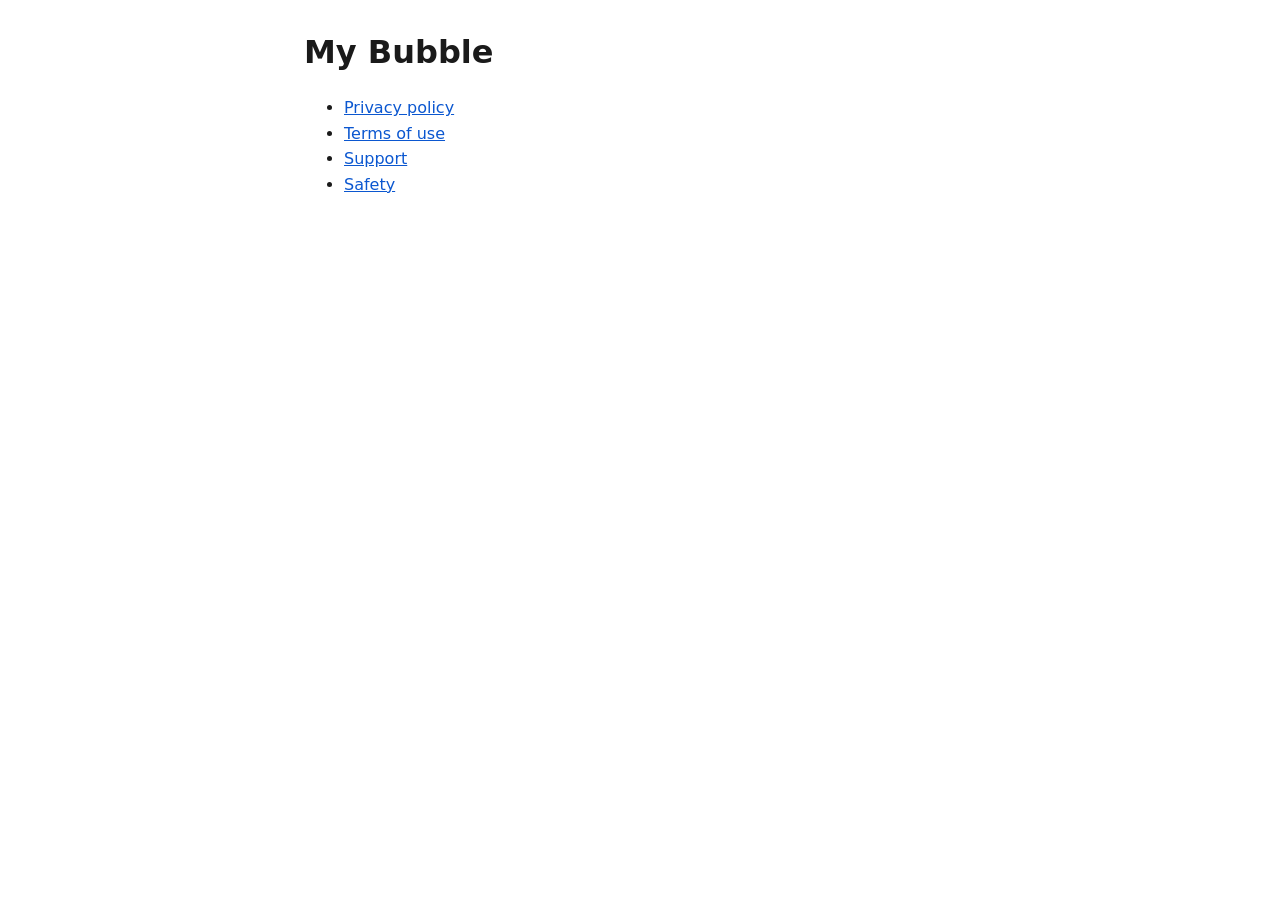
==== index.html @ 67202253 "Publish legal and support pages." ====
<!DOCTYPE html>
<html lang="en">
<head>
<meta charset="utf-8">
<meta name="viewport" content="width=device-width, initial-scale=1">
<title>Legal and support · My Bubble</title>
<link rel="stylesheet" href="style.css">
</head>
<body>
<main>
<h1>My Bubble</h1>
<ul>
  <li><a href="privacy/">Privacy policy</a></li>
  <li><a href="terms/">Terms of use</a></li>
  <li><a href="support/">Support</a></li>
  <li><a href="safety/">Safety</a></li>
</ul>
</main>
</body>
</html>
---- style.css ----
html {
  font-family: system-ui, -apple-system, BlinkMacSystemFont, "Segoe UI", sans-serif;
  line-height: 1.6;
  color: #1a1a1a;
  background: #fff;
}

body {
  max-width: 42rem;
  margin: 2rem auto;
  padding: 0 1.25rem;
}

h1, h2 {
  line-height: 1.3;
}

a {
  color: #0b57d0;
}
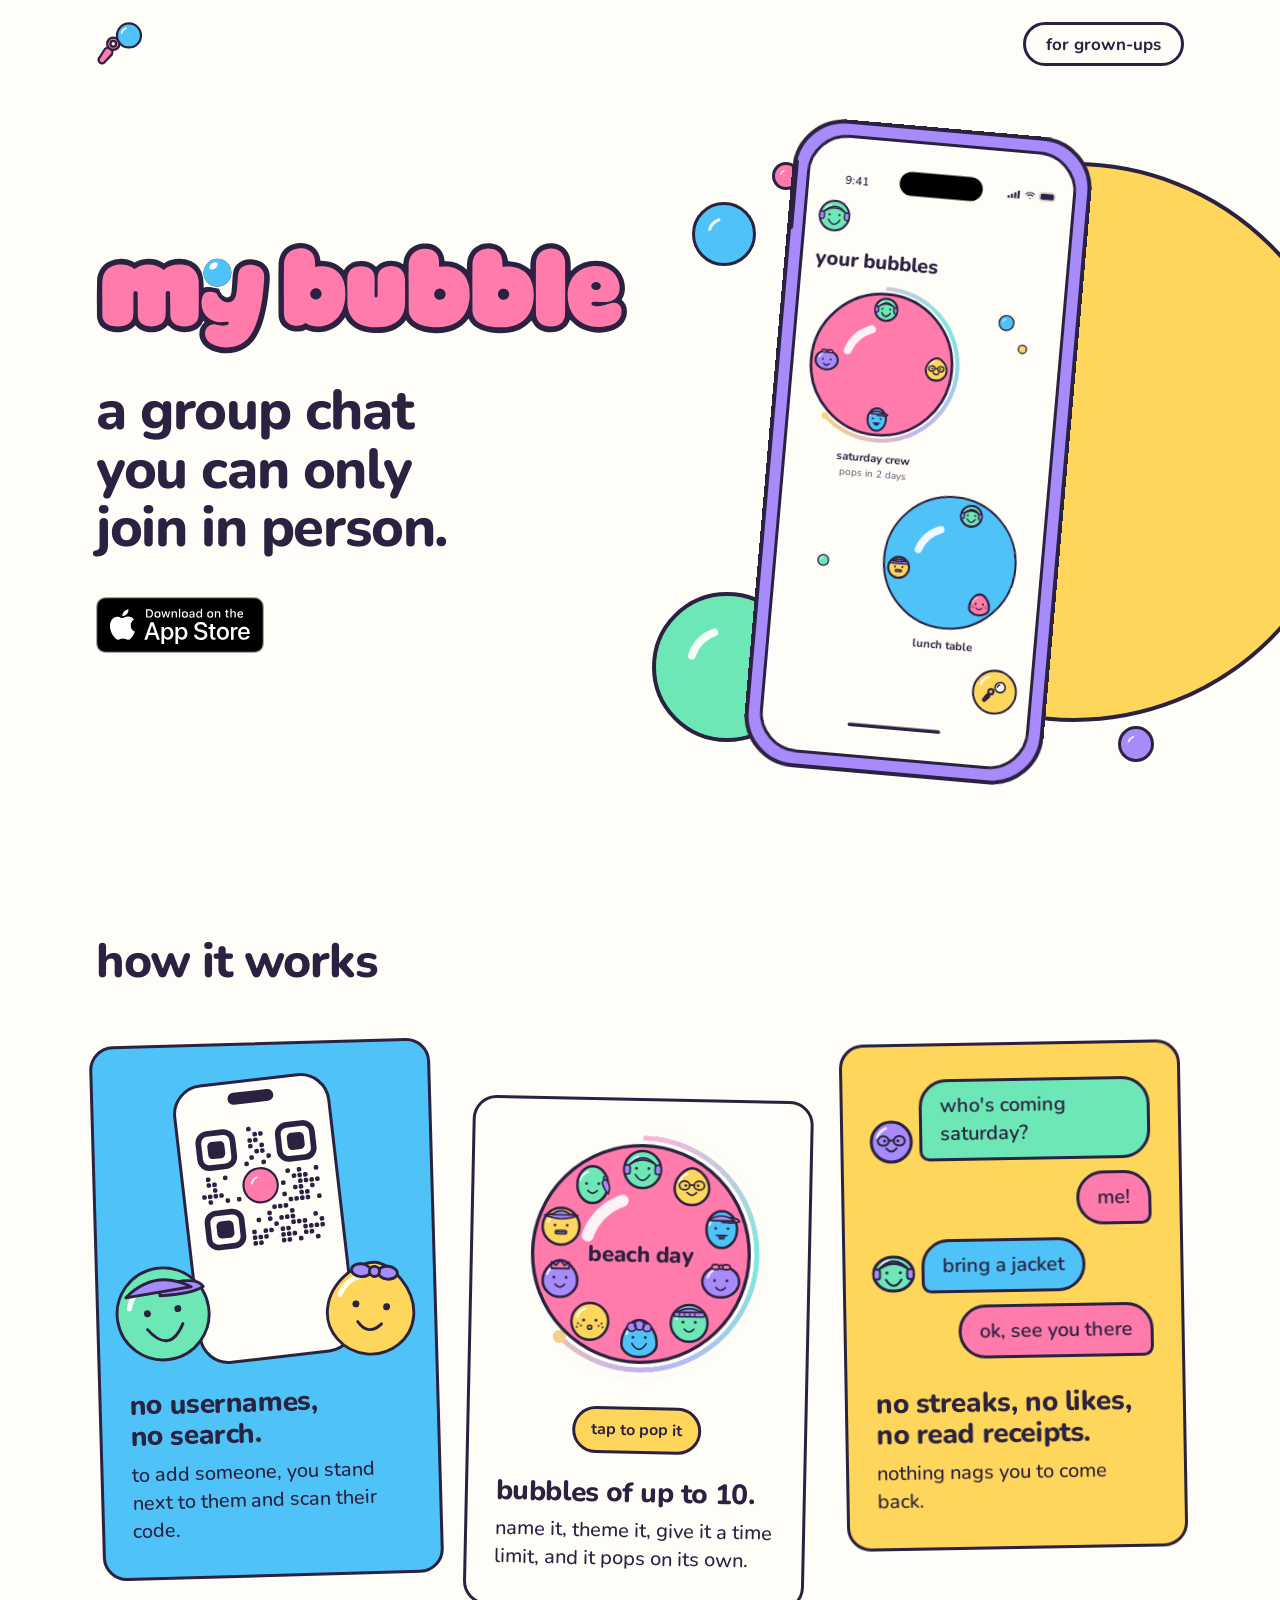
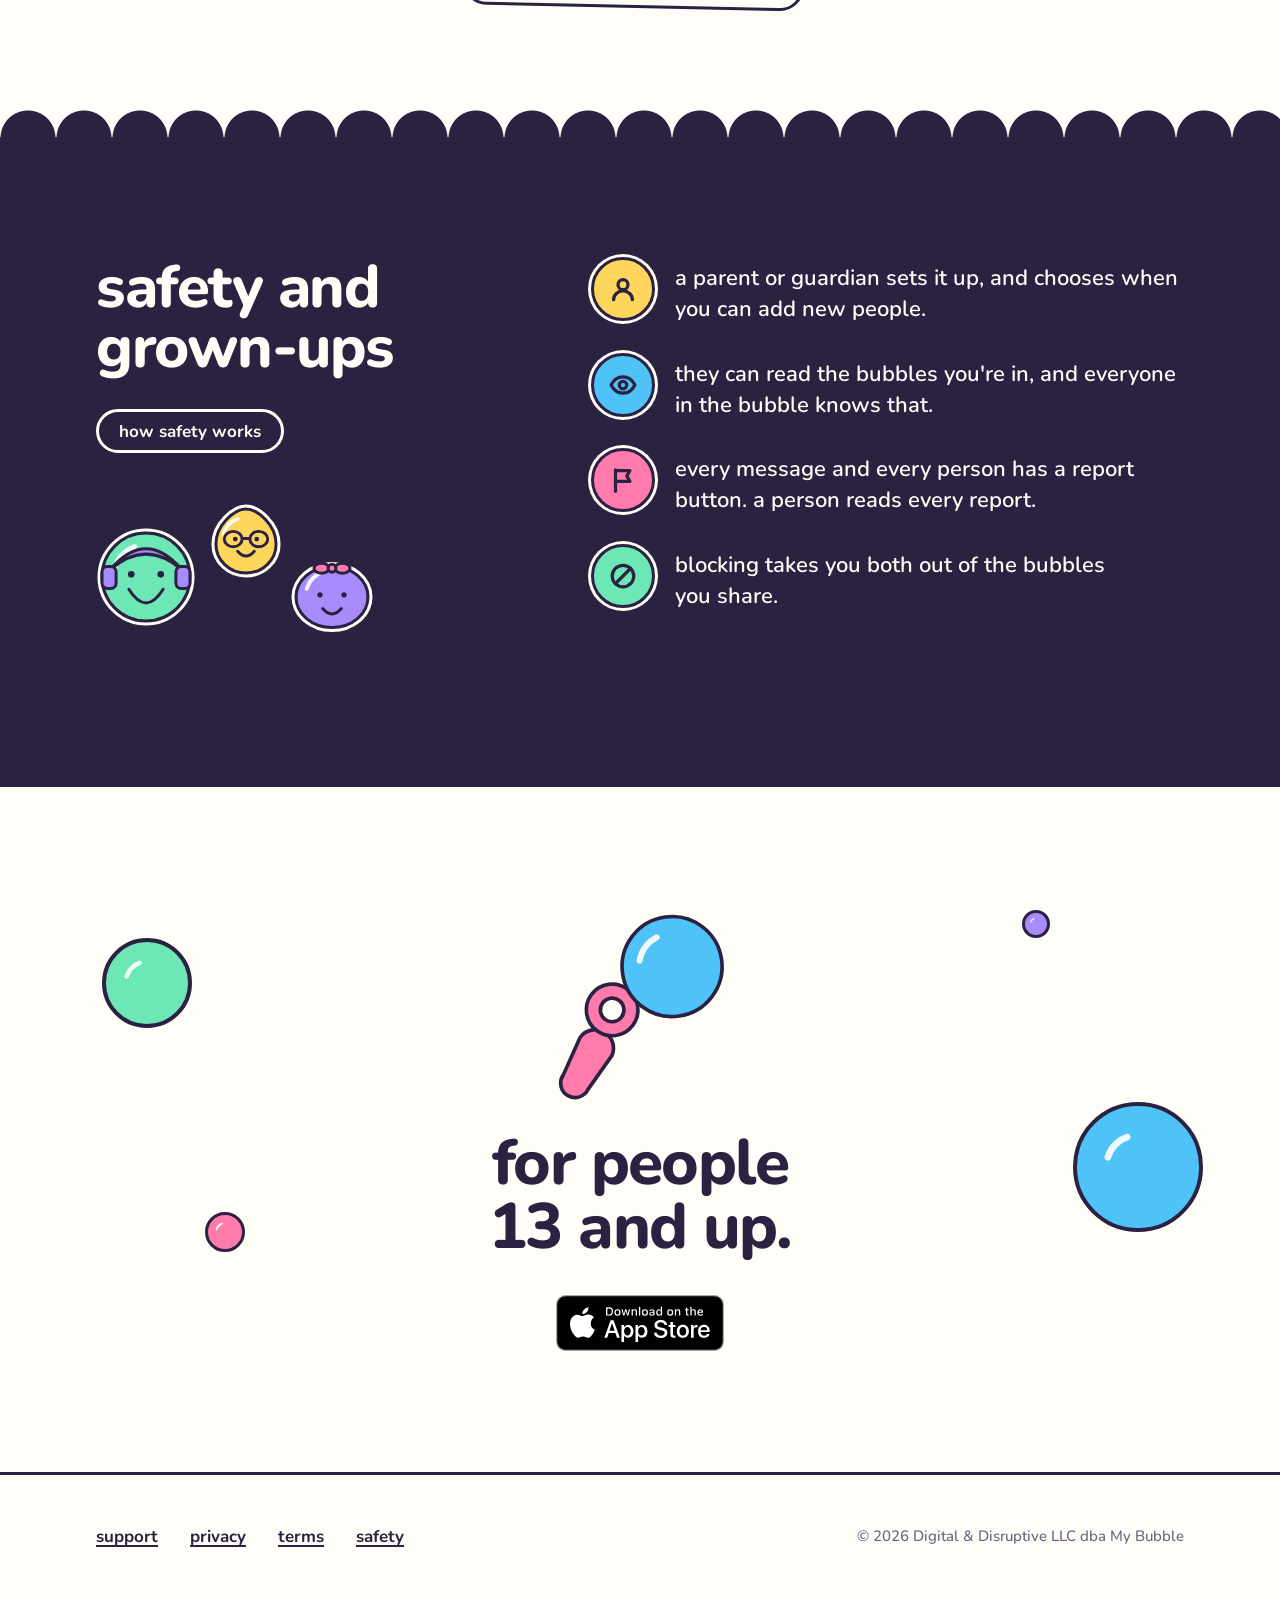
==== commit 419b0852: "Add the landing page and give the help pages its header and footer." ====
--- a/index.html
+++ b/index.html
@@ -3,18 +3,185 @@
 <head>
 <meta charset="utf-8">
 <meta name="viewport" content="width=device-width, initial-scale=1">
-<title>Legal and support · My Bubble</title>
+<title>My Bubble — a group chat you join in person</title>
+<meta name="description" content="My Bubble is a group chat for people 13 and up that you can only join in person. No usernames, no search, no streaks. A parent or guardian sets it up.">
+<meta name="apple-itunes-app" content="app-id=6811229586">
+<meta name="theme-color" content="#FFFDF7">
+<link rel="canonical" href="https://russperry.github.io/my-bubble-site/">
+<meta property="og:type" content="website">
+<meta property="og:site_name" content="My Bubble">
+<meta property="og:title" content="My Bubble — a group chat you join in person">
+<meta property="og:description" content="My Bubble is a group chat for people 13 and up that you can only join in person. No usernames, no search, no streaks. A parent or guardian sets it up.">
+<meta property="og:url" content="https://russperry.github.io/my-bubble-site/">
+<meta property="og:image" content="https://russperry.github.io/my-bubble-site/assets/og.png">
+<meta property="og:image:type" content="image/png">
+<meta property="og:image:width" content="1200">
+<meta property="og:image:height" content="630">
+<meta property="og:image:alt" content="The my bubble wordmark next to a pink bubble with friends' faces in a circle, and the line: a group chat you can only join in person.">
+<meta name="twitter:card" content="summary_large_image">
+<link rel="icon" type="image/png" sizes="32x32" href="assets/icon-32.png">
+<link rel="icon" type="image/png" sizes="192x192" href="assets/icon-192.png">
+<link rel="apple-touch-icon" href="assets/apple-touch-icon.png">
 <link rel="stylesheet" href="style.css">
 </head>
-<body>
+<body class="home">
+
+<header class="site-head">
+  <a class="brand" href="./">
+    <svg class="brand-wand" viewBox="0 0 100 100" aria-hidden="true" overflow="visible"><path d="M18.64 87.04 L32.7 72.11 A9.2 9.2 0 0 0 18.21 60.91 L7.3 78.27 A7.2 7.2 0 1 0 18.64 87.04 Z" fill="#FF7BAC" stroke="#2B2140" stroke-width="4.69" stroke-linejoin="round"/><path d="M23.1 49.5 A12.9 12.9 0 1 0 48.9 49.5 A12.9 12.9 0 1 0 23.1 49.5 ZM30.1 49.5 A5.9 5.9 0 1 0 41.9 49.5 A5.9 5.9 0 1 0 30.1 49.5 Z" fill="#FF7BAC" fill-rule="evenodd" stroke="#2B2140" stroke-width="4.69"/><circle cx="68.7" cy="32.2" r="25" fill="#4FC3F7" stroke="#2B2140" stroke-width="4.69"/><path d="M53.01 27.1 A16.5 16.5 0 0 1 63.06 16.7" fill="none" stroke="#fff" stroke-opacity=".9" stroke-width="3" stroke-linecap="round"/></svg>
+    <span class="sr-only">My Bubble</span>
+  </a>
+  <a class="pill" href="#grown-ups">for grown-ups</a>
+</header>
+
 <main>
-<h1>My Bubble</h1>
-<ul>
-  <li><a href="privacy/">Privacy policy</a></li>
-  <li><a href="terms/">Terms of use</a></li>
-  <li><a href="support/">Support</a></li>
-  <li><a href="safety/">Safety</a></li>
-</ul>
+
+  <section class="hero" aria-labelledby="top-title">
+    <div class="hero-inner">
+      <div class="hero-copy">
+        <h1 id="top-title">
+          <span class="sr-only">My Bubble</span>
+          <svg class="hero-wordmark" viewBox="35 34 3455 729" aria-hidden="true" focusable="false"><g transform="translate(0 794) scale(.1 -.1)"><path class="wm-line" fill="#2B2140" d="M13420 7524 c-665 -77 -1122 -536 -1206 -1212 -22 -178 -21 -3469 1 -3607 66 -412 334 -715 749 -850 163 -52 220 -60 451 -60 236 1 306 12 477 81 l89 35 72 -29 c836 -346 1873 -33 2401 725 79 114 73 113 132 8 115 -208 322 -419 557 -568 687 -438 1906 -488 2658 -111 234 116 512 348 633 527 49 71 52 71 105 -4 305 -432 867 -692 1654 -764 959 -87 1810 233 2290 863 58 75 67 76 98 10 255 -551 1033 -888 2047 -888 830 0 1433 226 1893 708 63 67 119 118 125 114 5 -4 28 -46 51 -94 205 -430 633 -669 1203 -670 572 -2 1016 267 1195 725 17 45 36 82 41 84 6 2 46 -35 90 -83 455 -502 1143 -776 1884 -750 1038 35 1721 573 1721 1356 1 296 -95 542 -276 708 -77 71 -76 63 -21 160 292 507 196 1280 -221 1784 -258 312 -644 539 -1053 622 -419 85 -877 52 -1255 -89 -277 -104 -546 -276 -739 -473 -88 -91 -86 -97 -86 242 0 499 -59 732 -250 999 -429 597 -1407 667 -1961 140 -293 -279 -408 -606 -409 -1165 0 -105 -4 -179 -10 -183 -5 -3 -52 30 -104 73 -325 275 -703 423 -1161 453 -93 6 -165 16 -172 22 -6 7 -19 63 -28 126 -83 567 -463 941 -1034 1015 -570 74 -1083 -143 -1376 -583 -171 -256 -234 -518 -235 -963 0 -81 -4 -149 -9 -152 -4 -3 -27 12 -49 33 -346 329 -792 510 -1258 511 -143 0 -139 -2 -148 100 -49 533 -401 918 -946 1036 -131 29 -467 27 -610 -3 -618 -130 -1051 -607 -1106 -1219 -10 -111 -15 -114 -105 -60 -479 288 -1228 218 -1589 -148 -79 -81 -77 -81 -161 -2 -226 213 -506 311 -889 310 -337 0 -581 -72 -799 -234 -97 -72 -236 -219 -281 -298 -41 -72 -56 -76 -100 -24 -281 327 -731 525 -1260 555 l-205 12 -8 80 c-68 715 -695 1163 -1497 1069z M1855 6504 c-773 -54 -1272 -475 -1422 -1200 -20 -98 -32 -2465 -13 -2610 68 -522 434 -842 1068 -933 545 -79 1075 65 1355 368 67 73 70 73 129 3 440 -517 1490 -524 1971 -12 42 44 78 80 81 80 2 0 47 -42 98 -94 298 -301 795 -430 1293 -335 424 80 720 292 860 615 41 93 46 96 91 53 45 -43 46 -38 -48 -139 -282 -299 -338 -764 -137 -1138 445 -832 1940 -1055 2889 -431 696 457 1104 1292 1376 2814 27 153 56 340 84 540 16 117 57 501 80 745 48 524 30 759 -73 1000 -303 703 -1504 881 -2039 302 -193 -209 -253 -411 -288 -962 -56 -900 -70 -993 -165 -1098 -58 -64 -86 -75 -182 -71 -203 10 -401 203 -492 481 -27 82 -29 84 -121 92 -75 6 -210 33 -410 81 -147 35 -288 35 -400 0 -44 -15 -85 -23 -90 -20 -6 4 -10 56 -10 120 0 841 -243 1317 -811 1589 -501 241 -1215 211 -1687 -70 l-93 -55 -101 60 c-469 281 -1149 302 -1664 50 -145 -71 -118 -69 -223 -9 -240 138 -580 207 -906 184z M8125 6501 c-458 -60 -787 -440 -789 -911 -1 -211 24 -303 130 -472 398 -634 1383 -515 1629 197 107 310 24 685 -203 918 -210 215 -471 306 -767 268z"/><path class="wm-fill" fill="#FF7BAC" d="M13500 7184 c-521 -49 -842 -348 -931 -869 -14 -80 -21 -3160 -8 -3415 19 -369 180 -588 508 -688 314 -96 590 -67 839 91 l63 39 57 -35 c151 -92 289 -140 506 -177 89 -15 381 -12 494 5 720 108 1233 599 1432 1369 128 497 111 1152 -41 1582 -188 534 -589 845 -1192 924 -161 21 -424 11 -570 -21 -76 -18 -77 -16 -77 195 -1 484 -145 758 -482 916 -146 68 -392 103 -598 84z m1279 -2616 c192 -72 280 -302 189 -494 -119 -254 -511 -272 -654 -29 -178 305 127 649 465 523z M21640 7163 c-457 -31 -796 -283 -928 -688 -59 -181 -57 -123 -57 -1795 0 -1705 -3 -1621 70 -1817 153 -405 615 -684 1280 -772 207 -27 263 -31 469 -31 1047 1 1738 448 2022 1308 144 438 165 998 55 1453 -150 620 -554 1034 -1121 1147 -30 6 -80 17 -110 24 -78 17 -461 17 -572 -1 -123 -20 -115 -36 -121 242 -6 252 -15 314 -68 445 -134 338 -473 516 -919 485z m1112 -2594 c440 -94 382 -715 -67 -713 -445 1 -509 613 -75 710 72 16 80 16 142 3z M25710 7164 c-503 -56 -823 -359 -902 -854 -19 -124 -19 -3188 0 -3300 82 -468 420 -749 1057 -879 33 -7 78 -16 100 -21 43 -9 132 -22 285 -41 133 -16 632 -16 745 0 580 83 942 246 1252 563 687 703 716 2267 53 2927 -335 333 -927 509 -1434 426 -120 -19 -116 -24 -116 144 -1 502 -111 761 -391 919 -167 94 -430 141 -649 116z m1268 -2628 c279 -141 279 -507 0 -653 -82 -43 -236 -41 -325 5 -299 154 -252 587 72 673 63 17 196 4 253 -25z M29755 7161 c-460 -54 -767 -363 -825 -830 -17 -142 -13 -3394 4 -3502 78 -470 408 -714 966 -713 528 0 824 222 906 679 21 120 21 3501 -1 3620 -96 531 -490 810 -1050 746z M1730 6128 c-416 -71 -680 -250 -842 -569 -42 -83 -49 -102 -79 -219 -47 -181 -49 -235 -49 -1395 0 -1173 1 -1190 52 -1342 109 -320 432 -482 963 -483 457 0 768 140 908 408 92 176 97 233 97 1079 0 689 1 709 20 741 60 97 188 94 240 -7 20 -39 20 -55 20 -768 0 -855 5 -915 97 -1086 271 -506 1365 -488 1624 26 91 180 99 266 99 1109 0 674 1 694 20 726 42 69 117 89 190 52 79 -40 74 10 81 -860 5 -770 5 -776 28 -860 101 -370 406 -559 906 -560 506 -1 816 213 903 625 23 107 26 2271 4 2390 -62 326 -137 487 -311 669 -218 225 -478 323 -886 333 -425 11 -742 -85 -1000 -301 -72 -61 -68 -60 -126 -11 -464 396 -1309 426 -1760 63 -65 -53 -87 -58 -115 -27 -77 85 -276 192 -439 234 -164 43 -489 60 -645 33z M10165 6105 c-306 -56 -491 -221 -563 -500 -23 -90 -36 -203 -52 -445 -63 -979 -96 -1145 -266 -1329 -283 -305 -823 -128 -1058 346 -54 109 -60 113 -191 142 -55 12 -118 26 -140 31 -400 92 -618 -79 -680 -534 -114 -834 538 -1497 1395 -1416 289 27 295 27 335 -13 76 -76 11 -156 -165 -201 -143 -37 -299 -31 -490 21 -173 46 -204 52 -280 52 -461 0 -729 -518 -489 -948 275 -492 1202 -707 1969 -455 734 242 1179 897 1489 2194 35 145 51 221 91 425 5 28 14 73 19 100 21 107 60 369 81 540 26 207 30 245 40 343 90 898 88 1035 -21 1261 -140 294 -594 464 -1024 386z M19385 6029 c-355 -35 -602 -204 -693 -473 -48 -142 -52 -205 -52 -874 0 -624 0 -624 -29 -653 -50 -49 -122 -35 -156 31 -13 26 -14 102 -9 597 7 583 2 712 -31 838 -87 333 -396 525 -841 525 -474 0 -782 -208 -876 -590 -23 -95 -23 -95 -23 -1000 0 -908 2 -958 36 -1125 126 -616 487 -989 1116 -1155 134 -35 200 -47 446 -80 43 -5 180 -10 305 -10 1035 0 1673 432 1810 1225 36 207 37 233 37 1065 0 869 -1 892 -47 1075 -107 426 -483 655 -993 604z M32545 6029 c-971 -138 -1566 -860 -1565 -1899 1 -1419 1108 -2278 2566 -1991 573 113 937 483 936 954 0 194 -38 300 -150 418 -163 174 -334 187 -730 58 -291 -96 -392 -119 -604 -139 -295 -28 -499 46 -474 173 20 98 75 121 270 113 653 -27 820 -15 1057 75 499 191 659 871 348 1479 -195 383 -543 635 -1014 735 -156 34 -486 46 -640 24z m428 -1057 c278 -126 171 -492 -143 -492 -229 0 -374 178 -293 361 63 141 274 204 436 131z"/><path class="wm-dot" fill="#4FC3F7" d="M8125 6501 c-362 -47 -667 -316 -766 -676 -41 -147 -32 -393 19 -535 89 -248 348 -490 592 -552 786 -198 1416 540 1080 1265 -162 350 -532 549 -925 498z"/><path class="wm-glint" fill="#FFFFFF" d="M7969 6256 c-151 -61 -247 -172 -256 -291 -19 -246 400 -175 523 89 78 167 -73 282 -267 202z"/></g></svg>
+        </h1>
+        <p class="tagline">a group chat you can only join in person.</p>
+        <a class="store" href="https://apps.apple.com/app/id6811229586">
+          <img src="assets/app-store-badge.svg" alt="Download on the App Store" width="168" height="56">
+        </a>
+      </div>
+
+      <div class="hero-art" role="img" aria-label="A phone showing the your bubbles screen: a pink bubble called saturday crew and a blue one called lunch table, each with friends' faces in a circle inside it.">
+        <span class="bub big"></span>
+        <span class="bub mid"></span>
+        <span class="bub b1"></span>
+        <span class="bub b2"></span>
+        <span class="bub b3"></span>
+        <div class="phone">
+          <div class="phone-screen"><svg aria-hidden="true" focusable="false" viewBox="0 0 393 852" xmlns="http://www.w3.org/2000/svg"><rect width="393" height="852" fill="#FFFDF7"/><text x="54" y="37" font-size="17" font-weight="600" fill="#2B2140" class="t">9:41</text><g fill="#2B2140" transform="translate(296 25)"><rect x="0" y="8" width="3.2" height="4" rx="1"/><rect x="4.9" y="5.5" width="3.2" height="6.5" rx="1"/><rect x="9.8" y="3" width="3.2" height="9" rx="1"/><rect x="14.7" y="0" width="3.2" height="12" rx="1"/></g><g transform="translate(321 25)" fill="#2B2140"><path d="M8.5 2.3c2.4 0 4.6.9 6.3 2.5l1.2-1.3C14 1.6 11.4.5 8.5.5S3 1.6 1 3.5l1.2 1.3C3.9 3.2 6.1 2.3 8.5 2.3z"/><path d="M8.5 5.8c1.4 0 2.7.5 3.7 1.4l1.2-1.3C12.1 4.7 10.4 4 8.5 4S4.9 4.7 3.6 5.9l1.2 1.3c1-.9 2.3-1.4 3.7-1.4z"/><path d="M8.5 9.2c.5 0 1 .2 1.3.5l-1.3 1.6-1.3-1.6c.3-.3.8-.5 1.3-.5z"/></g><g transform="translate(343 24.5)"><rect x=".5" y=".5" width="23" height="12" rx="3.8" fill="none" stroke="#2B2140" stroke-opacity=".4"/><rect x="2" y="2" width="20" height="9" rx="2.5" fill="#2B2140"/></g><rect x="134.5" y="11" width="124" height="36" rx="18" fill="#000"/><svg x="20" y="64" width="44" height="44" viewBox="0 0 100 100" overflow="visible"><path d="M0 50 C0 22.39 22.39 0 50 0 C77.62 0 100 22.39 100 50 C100 77.62 77.62 100 50 100 C22.39 100 0 77.62 0 50 Z" fill="#6EE7B7"/><path d="M14.81 38.57 A37 37 0 0 1 37.35 15.23" fill="none" stroke="#fff" stroke-opacity=".9" stroke-width="5.5" stroke-linecap="round"/><path d="M0 50 C0 22.39 22.39 0 50 0 C77.62 0 100 22.39 100 50 C100 77.62 77.62 100 50 100 C22.39 100 0 77.62 0 50 Z" fill="none" stroke="#2B2140" stroke-width="6.82"/><circle cx="33.25" cy="47" r="3.75" fill="#2B2140"/><circle cx="66.75" cy="47" r="3.75" fill="#2B2140"/><path d="M30.5 64 Q50 95 69.5 64" fill="none" stroke="#2B2140" stroke-width="4.55" stroke-linecap="round" stroke-linejoin="round"/><path d="M9 42 Q50 -6 91 42 Q50 6 9 42 Z" fill="#A78BFA" fill-rule="nonzero" stroke="#2B2140" stroke-width="4.55" stroke-linecap="round" stroke-linejoin="round"/><path d="M6 38 H10 A6 6 0 0 1 16 44 V57 A6 6 0 0 1 10 63 H6 A6 6 0 0 1 0 57 V44 A6 6 0 0 1 6 38 ZM90 38 H94 A6 6 0 0 1 100 44 V57 A6 6 0 0 1 94 63 H90 A6 6 0 0 1 84 57 V44 A6 6 0 0 1 90 38 Z" fill="#A78BFA" fill-rule="nonzero" stroke="#2B2140" stroke-width="4.55" stroke-linecap="round" stroke-linejoin="round"/></svg><text x="20" y="160" font-size="30" font-weight="800" fill="#2B2140" letter-spacing="-.3" class="t">your bubbles</text><svg x="5" y="175" overflow="visible" width="252" height="252" viewBox="0 0 252 252"><defs><clipPath id="mbc1"><circle cx="126" cy="126" r="105"/></clipPath></defs><circle cx="126" cy="126" r="105" fill="#FF7BAC"/><g clip-path="url(#mbc1)"></g><path d="M74.07 109.13 A54.6 54.6 0 0 1 107.33 74.69" fill="none" stroke="#fff" stroke-opacity=".9" stroke-width="11.55" stroke-linecap="round"/><circle cx="126" cy="126" r="105" fill="none" stroke="#2B2140" stroke-width="4"/><path d="M126 13 A113 113 0 0 1 135.03 13.36" fill="none" stroke="#cbc8dc" stroke-width="6"/><path d="M133.85 13.27 A113 113 0 0 1 142.84 14.26" fill="none" stroke="#c6cbdc" stroke-width="6"/><path d="M141.67 14.09 A113 113 0 0 1 150.57 15.7" fill="none" stroke="#c0cddc" stroke-width="6"/><path d="M149.41 15.45 A113 113 0 0 1 158.17 17.68" fill="none" stroke="#bacfdd" stroke-width="6"/><path d="M157.04 17.35 A113 113 0 0 1 165.63 20.18" fill="none" stroke="#b4d2dd" stroke-width="6"/><path d="M164.52 19.77 A113 113 0 0 1 172.89 23.19" fill="none" stroke="#afd4dd" stroke-width="6"/><path d="M171.81 22.7 A113 113 0 0 1 179.92 26.69" fill="none" stroke="#a9d6de" stroke-width="6"/><path d="M178.88 26.13 A113 113 0 0 1 186.69 30.68" fill="none" stroke="#a3d9de" stroke-width="6"/><path d="M185.69 30.05 A113 113 0 0 1 193.17 35.13" fill="none" stroke="#9edbde" stroke-width="6"/><path d="M192.21 34.43 A113 113 0 0 1 199.32 40.02" fill="none" stroke="#98dddf" stroke-width="6"/><path d="M198.42 39.26 A113 113 0 0 1 205.12 45.32" fill="none" stroke="#92e0df" stroke-width="6"/><path d="M204.27 44.5 A113 113 0 0 1 210.54 51.02" fill="none" stroke="#8ce2df" stroke-width="6"/><path d="M209.75 50.14 A113 113 0 0 1 215.55 57.08" fill="none" stroke="#87e4e0" stroke-width="6"/><path d="M214.82 56.14 A113 113 0 0 1 220.12 63.47" fill="none" stroke="#81e7e0" stroke-width="6"/><path d="M219.46 62.48 A113 113 0 0 1 224.24 70.16" fill="none" stroke="#80e7e0" stroke-width="6"/><path d="M223.65 69.13 A113 113 0 0 1 227.88 77.12" fill="none" stroke="#83e4e1" stroke-width="6"/><path d="M227.37 76.06 A113 113 0 0 1 231.03 84.32" fill="none" stroke="#86e2e2" stroke-width="6"/><path d="M230.59 83.23 A113 113 0 0 1 233.68 91.72" fill="none" stroke="#89dfe3" stroke-width="6"/><path d="M233.31 90.6 A113 113 0 0 1 235.8 99.29" fill="none" stroke="#8cdde4" stroke-width="6"/><path d="M235.51 98.14 A113 113 0 0 1 237.39 106.99" fill="none" stroke="#8fdbe5" stroke-width="6"/><path d="M237.18 105.82 A113 113 0 0 1 238.44 114.78" fill="none" stroke="#92d8e6" stroke-width="6"/><path d="M238.32 113.6 A113 113 0 0 1 238.95 122.62" fill="none" stroke="#95d6e7" stroke-width="6"/><path d="M238.91 121.44 A113 113 0 0 1 238.91 130.48" fill="none" stroke="#98d3e8" stroke-width="6"/><path d="M238.95 129.3 A113 113 0 0 1 238.33 138.32" fill="none" stroke="#9bd1e9" stroke-width="6"/><path d="M238.45 137.14 A113 113 0 0 1 237.2 146.09" fill="none" stroke="#9eceea" stroke-width="6"/><path d="M237.4 144.93 A113 113 0 0 1 235.53 153.77" fill="none" stroke="#a1cceb" stroke-width="6"/><path d="M235.82 152.63 A113 113 0 0 1 233.34 161.32" fill="none" stroke="#a4c9ec" stroke-width="6"/><path d="M233.7 160.19 A113 113 0 0 1 230.62 168.7" fill="none" stroke="#a7c7ed" stroke-width="6"/><path d="M231.06 167.6 A113 113 0 0 1 227.4 175.86" fill="none" stroke="#aac5ee" stroke-width="6"/><path d="M227.92 174.8 A113 113 0 0 1 223.69 182.79" fill="none" stroke="#aec2ee" stroke-width="6"/><path d="M224.28 181.77 A113 113 0 0 1 219.51 189.45" fill="none" stroke="#b1c0ef" stroke-width="6"/><path d="M220.17 188.46 A113 113 0 0 1 214.87 195.79" fill="none" stroke="#b4bdf0" stroke-width="6"/><path d="M215.6 194.86 A113 113 0 0 1 209.81 201.8" fill="none" stroke="#b7bbf1" stroke-width="6"/><path d="M210.59 200.92 A113 113 0 0 1 204.33 207.44" fill="none" stroke="#bab8f2" stroke-width="6"/><path d="M205.18 206.62 A113 113 0 0 1 198.48 212.69" fill="none" stroke="#bdb6f3" stroke-width="6"/><path d="M199.39 211.93 A113 113 0 0 1 192.28 217.52" fill="none" stroke="#c0b3f4" stroke-width="6"/><path d="M193.24 216.82 A113 113 0 0 1 185.76 221.9" fill="none" stroke="#c3b1f5" stroke-width="6"/><path d="M186.76 221.27 A113 113 0 0 1 178.95 225.83" fill="none" stroke="#c6b3ef" stroke-width="6"/><path d="M179.99 225.27 A113 113 0 0 1 171.88 229.26" fill="none" stroke="#c8b4e9" stroke-width="6"/><path d="M172.96 228.78 A113 113 0 0 1 164.6 232.2" fill="none" stroke="#cbb6e4" stroke-width="6"/><path d="M165.71 231.79 A113 113 0 0 1 157.12 234.63" fill="none" stroke="#ceb8de" stroke-width="6"/><path d="M158.26 234.3 A113 113 0 0 1 149.49 236.53" fill="none" stroke="#d0bad8" stroke-width="6"/><path d="M150.65 236.28 A113 113 0 0 1 141.75 237.9" fill="none" stroke="#d3bbd2" stroke-width="6"/><path d="M142.93 237.73 A113 113 0 0 1 133.94 238.72" fill="none" stroke="#d6bdcd" stroke-width="6"/><path d="M135.12 238.63 A113 113 0 0 1 126.08 239" fill="none" stroke="#d8bfc7" stroke-width="6"/><path d="M127.27 238.99 A113 113 0 0 1 118.23 238.73" fill="none" stroke="#dbc1c1" stroke-width="6"/><path d="M119.41 238.81 A113 113 0 0 1 110.41 237.92" fill="none" stroke="#dec2bb" stroke-width="6"/><path d="M111.59 238.08 A113 113 0 0 1 102.67 236.57" fill="none" stroke="#e0c4b5" stroke-width="6"/><path d="M103.83 236.8 A113 113 0 0 1 95.04 234.68" fill="none" stroke="#e3c6b0" stroke-width="6"/><path d="M96.18 234.99 A113 113 0 0 1 87.56 232.26" fill="none" stroke="#e6c8aa" stroke-width="6"/><path d="M88.68 232.66 A113 113 0 0 1 80.27 229.33" fill="none" stroke="#e8c9a4" stroke-width="6"/><path d="M81.36 229.81 A113 113 0 0 1 73.2 225.91" fill="none" stroke="#ebcb9e" stroke-width="6"/><path d="M74.25 226.45 A113 113 0 0 1 66.38 221.99" fill="none" stroke="#eecd99" stroke-width="6"/><path d="M67.39 222.61 A113 113 0 0 1 59.85 217.62" fill="none" stroke="#f0ce93" stroke-width="6"/><path d="M60.82 218.3 A113 113 0 0 1 53.65 212.8" fill="none" stroke="#f3d08d" stroke-width="6"/><path d="M54.56 213.55 A113 113 0 0 1 47.79 207.56" fill="none" stroke="#f6d287" stroke-width="6"/><circle cx="126" cy="13" r="3" fill="#cbc8dc"/><circle cx="48.65" cy="208.37" r="5" fill="#f8d481"/><svg x="109.4" y="27.5" width="33.2" height="33.2" viewBox="0 0 100 100" overflow="visible"><path d="M0 50 C0 22.39 22.39 0 50 0 C77.62 0 100 22.39 100 50 C100 77.62 77.62 100 50 100 C22.39 100 0 77.62 0 50 Z" fill="#6EE7B7"/><path d="M14.81 38.57 A37 37 0 0 1 37.35 15.23" fill="none" stroke="#fff" stroke-opacity=".9" stroke-width="5.5" stroke-linecap="round"/><path d="M0 50 C0 22.39 22.39 0 50 0 C77.62 0 100 22.39 100 50 C100 77.62 77.62 100 50 100 C22.39 100 0 77.62 0 50 Z" fill="none" stroke="#2B2140" stroke-width="9.04"/><circle cx="32.48" cy="47" r="4.52" fill="#2B2140"/><circle cx="67.52" cy="47" r="4.52" fill="#2B2140"/><path d="M30.5 64 Q50 95 69.5 64" fill="none" stroke="#2B2140" stroke-width="6.02" stroke-linecap="round" stroke-linejoin="round"/><path d="M9 42 Q50 -6 91 42 Q50 6 9 42 Z" fill="#A78BFA" fill-rule="nonzero" stroke="#2B2140" stroke-width="6.02" stroke-linecap="round" stroke-linejoin="round"/><path d="M6 38 H10 A6 6 0 0 1 16 44 V57 A6 6 0 0 1 10 63 H6 A6 6 0 0 1 0 57 V44 A6 6 0 0 1 6 38 ZM90 38 H94 A6 6 0 0 1 100 44 V57 A6 6 0 0 1 94 63 H90 A6 6 0 0 1 84 57 V44 A6 6 0 0 1 90 38 Z" fill="#A78BFA" fill-rule="nonzero" stroke="#2B2140" stroke-width="6.02" stroke-linecap="round" stroke-linejoin="round"/></svg><svg x="191.3" y="109.4" width="33.2" height="33.2" viewBox="0 0 100 100" overflow="visible"><path d="M3 55 C3 24.62 32.35 0 50 0 C67.65 0 97 24.62 97 55 C97 79.85 75.96 100 50 100 C24.04 100 3 79.85 3 55 Z" fill="#FFD65C"/><path d="M14.81 38.57 A37 37 0 0 1 37.35 15.23" fill="none" stroke="#fff" stroke-opacity=".9" stroke-width="5.5" stroke-linecap="round"/><path d="M3 55 C3 24.62 32.35 0 50 0 C67.65 0 97 24.62 97 55 C97 79.85 75.96 100 50 100 C24.04 100 3 79.85 3 55 Z" fill="none" stroke="#2B2140" stroke-width="9.04"/><circle cx="32.48" cy="47" r="4.52" fill="#2B2140"/><circle cx="67.52" cy="47" r="4.52" fill="#2B2140"/><path d="M37 66 Q50 81 63 66" fill="none" stroke="#2B2140" stroke-width="6.02" stroke-linecap="round" stroke-linejoin="round"/><path d="M16 47 A14 12 0 1 0 44 47 A14 12 0 1 0 16 47 ZM56 47 A14 12 0 1 0 84 47 A14 12 0 1 0 56 47 Z" fill="none" stroke="#2B2140" stroke-width="6.02" stroke-linecap="round" stroke-linejoin="round"/><path d="M44 46 L56 46" fill="none" stroke="#2B2140" stroke-width="6.02" stroke-linecap="round" stroke-linejoin="round"/></svg><svg x="109.4" y="191.3" width="33.2" height="33.2" viewBox="0 0 100 100" overflow="visible"><path d="M8.5 50 C8.5 22.39 27.08 0 50 0 C72.92 0 91.5 22.39 91.5 50 C91.5 77.62 72.92 100 50 100 C27.08 100 8.5 77.62 8.5 50 Z" fill="#4FC3F7"/><path d="M14.81 38.57 A37 37 0 0 1 37.35 15.23" fill="none" stroke="#fff" stroke-opacity=".9" stroke-width="5.5" stroke-linecap="round"/><path d="M8.5 50 C8.5 22.39 27.08 0 50 0 C72.92 0 91.5 22.39 91.5 50 C91.5 77.62 72.92 100 50 100 C27.08 100 8.5 77.62 8.5 50 Z" fill="none" stroke="#2B2140" stroke-width="9.04"/><circle cx="32.48" cy="47" r="4.52" fill="#2B2140"/><circle cx="67.52" cy="47" r="4.52" fill="#2B2140"/><path d="M35.7 66 Q50 66 64.3 66" fill="none" stroke="#2B2140" stroke-width="6.02" stroke-linecap="round" stroke-linejoin="round"/><path d="M45 66 H47.7 A1.4 1.4 0 0 1 49.1 67.4 V73.1 A1.4 1.4 0 0 1 47.7 74.5 H45 A1.4 1.4 0 0 1 43.6 73.1 V67.4 A1.4 1.4 0 0 1 45 66 Z" fill="#FFFDF7" stroke="#2B2140" stroke-width="6.02" stroke-linecap="round" stroke-linejoin="round"/><path d="M52.3 66 H55 A1.4 1.4 0 0 1 56.4 67.4 V73.1 A1.4 1.4 0 0 1 55 74.5 H52.3 A1.4 1.4 0 0 1 50.9 73.1 V67.4 A1.4 1.4 0 0 1 52.3 66 Z" fill="#FFFDF7" stroke="#2B2140" stroke-width="6.02" stroke-linecap="round" stroke-linejoin="round"/><path d="M50 20 Q92 14 98 28 Q84 34 50 30 Z" fill="#A78BFA" fill-rule="nonzero" stroke="#2B2140" stroke-width="6.02" stroke-linecap="round" stroke-linejoin="round"/><path d="M13 26 Q49 0 85 26 Z" fill="#A78BFA" fill-rule="nonzero" stroke="#2B2140" stroke-width="6.02" stroke-linecap="round" stroke-linejoin="round"/></svg><svg x="27.5" y="109.4" width="33.2" height="33.2" viewBox="0 0 100 100" overflow="visible"><path d="M0 50 C0 26.53 22.39 7.5 50 7.5 C77.62 7.5 100 26.53 100 50 C100 73.47 77.62 92.5 50 92.5 C22.39 92.5 0 73.47 0 50 Z" fill="#A78BFA"/><path d="M14.81 38.57 A37 37 0 0 1 37.35 15.23" fill="none" stroke="#fff" stroke-opacity=".9" stroke-width="5.5" stroke-linecap="round"/><path d="M0 50 C0 26.53 22.39 7.5 50 7.5 C77.62 7.5 100 26.53 100 50 C100 73.47 77.62 92.5 50 92.5 C22.39 92.5 0 73.47 0 50 Z" fill="none" stroke="#2B2140" stroke-width="9.04"/><circle cx="32.48" cy="47" r="4.52" fill="#2B2140"/><circle cx="67.52" cy="47" r="4.52" fill="#2B2140"/><path d="M37 66 Q50 81 63 66" fill="none" stroke="#2B2140" stroke-width="6.02" stroke-linecap="round" stroke-linejoin="round"/><path d="M25 10 A10.5 7 0 1 0 46 10 A10.5 7 0 1 0 25 10 ZM54 10 A10.5 7 0 1 0 75 10 A10.5 7 0 1 0 54 10 Z" fill="#FF7BAC" fill-rule="nonzero" stroke="#2B2140" stroke-width="6.02" stroke-linecap="round" stroke-linejoin="round"/><path d="M44.5 10 A5.5 5.5 0 1 0 55.5 10 A5.5 5.5 0 1 0 44.5 10 Z" fill="#FF7BAC" fill-rule="nonzero" stroke="#2B2140" stroke-width="6.02" stroke-linecap="round" stroke-linejoin="round"/></svg></svg><text x="131" y="446" text-anchor="middle" font-size="17" font-weight="700" fill="#2B2140" class="t">saturday crew</text><text x="131" y="469" text-anchor="middle" font-size="15" font-weight="500" fill="#6B6280" class="t">pops in 2 days</text><svg x="140.4" y="468.4" overflow="visible" width="235.2" height="235.2" viewBox="0 0 235.2 235.2"><defs><clipPath id="mbc2"><circle cx="117.6" cy="117.6" r="98"/></clipPath></defs><circle cx="117.6" cy="117.6" r="98" fill="#4FC3F7"/><g clip-path="url(#mbc2)"></g><path d="M69.13 101.85 A50.96 50.96 0 0 1 100.17 69.71" fill="none" stroke="#fff" stroke-opacity=".9" stroke-width="10.78" stroke-linecap="round"/><circle cx="117.6" cy="117.6" r="98" fill="none" stroke="#2B2140" stroke-width="3"/><svg x="128.18" y="30.21" width="31.12" height="31.12" viewBox="0 0 100 100" overflow="visible"><path d="M0 50 C0 22.39 22.39 0 50 0 C77.62 0 100 22.39 100 50 C100 77.62 77.62 100 50 100 C22.39 100 0 77.62 0 50 Z" fill="#6EE7B7"/><path d="M14.81 38.57 A37 37 0 0 1 37.35 15.23" fill="none" stroke="#fff" stroke-opacity=".9" stroke-width="5.5" stroke-linecap="round"/><path d="M0 50 C0 22.39 22.39 0 50 0 C77.62 0 100 22.39 100 50 C100 77.62 77.62 100 50 100 C22.39 100 0 77.62 0 50 Z" fill="none" stroke="#2B2140" stroke-width="9.64"/><circle cx="32.18" cy="47" r="4.82" fill="#2B2140"/><circle cx="67.82" cy="47" r="4.82" fill="#2B2140"/><path d="M30.5 64 Q50 95 69.5 64" fill="none" stroke="#2B2140" stroke-width="6.43" stroke-linecap="round" stroke-linejoin="round"/><path d="M9 42 Q50 -6 91 42 Q50 6 9 42 Z" fill="#A78BFA" fill-rule="nonzero" stroke="#2B2140" stroke-width="6.43" stroke-linecap="round" stroke-linejoin="round"/><path d="M6 38 H10 A6 6 0 0 1 16 44 V57 A6 6 0 0 1 10 63 H6 A6 6 0 0 1 0 57 V44 A6 6 0 0 1 6 38 ZM90 38 H94 A6 6 0 0 1 100 44 V57 A6 6 0 0 1 94 63 H90 A6 6 0 0 1 84 57 V44 A6 6 0 0 1 90 38 Z" fill="#A78BFA" fill-rule="nonzero" stroke="#2B2140" stroke-width="6.43" stroke-linecap="round" stroke-linejoin="round"/></svg><svg x="151.17" y="160.6" width="31.12" height="31.12" viewBox="0 0 100 100" overflow="visible"><path d="M2 65 C2 29.1 28.79 0 50 0 C71.21 0 98 29.1 98 65 C98 84.33 76.51 100 50 100 C23.49 100 2 84.33 2 65 Z" fill="#FF7BAC"/><path d="M14.81 38.57 A37 37 0 0 1 37.35 15.23" fill="none" stroke="#fff" stroke-opacity=".9" stroke-width="5.5" stroke-linecap="round"/><path d="M2 65 C2 29.1 28.79 0 50 0 C71.21 0 98 29.1 98 65 C98 84.33 76.51 100 50 100 C23.49 100 2 84.33 2 65 Z" fill="none" stroke="#2B2140" stroke-width="9.64"/><circle cx="32.18" cy="47" r="4.82" fill="#2B2140"/><circle cx="67.82" cy="47" r="4.82" fill="#2B2140"/><path d="M37 66 Q50 81 63 66" fill="none" stroke="#2B2140" stroke-width="6.43" stroke-linecap="round" stroke-linejoin="round"/><path d="M15.4 56 A2.6 2.6 0 1 0 20.6 56 A2.6 2.6 0 1 0 15.4 56 ZM23.4 62 A2.6 2.6 0 1 0 28.6 62 A2.6 2.6 0 1 0 23.4 62 ZM12.4 66 A2.6 2.6 0 1 0 17.6 66 A2.6 2.6 0 1 0 12.4 66 ZM79.4 56 A2.6 2.6 0 1 0 84.6 56 A2.6 2.6 0 1 0 79.4 56 ZM71.4 62 A2.6 2.6 0 1 0 76.6 62 A2.6 2.6 0 1 0 71.4 62 ZM82.4 66 A2.6 2.6 0 1 0 87.6 66 A2.6 2.6 0 1 0 82.4 66 Z" fill="#2B2140"/></svg><svg x="26.76" y="115.31" width="31.12" height="31.12" viewBox="0 0 100 100" overflow="visible"><path d="M0 50 C0 22.39 22.39 0 50 0 C77.62 0 100 22.39 100 50 C100 77.62 77.62 100 50 100 C22.39 100 0 77.62 0 50 Z" fill="#FFD65C"/><path d="M14.81 38.57 A37 37 0 0 1 37.35 15.23" fill="none" stroke="#fff" stroke-opacity=".9" stroke-width="5.5" stroke-linecap="round"/><path d="M0 50 C0 22.39 22.39 0 50 0 C77.62 0 100 22.39 100 50 C100 77.62 77.62 100 50 100 C22.39 100 0 77.62 0 50 Z" fill="none" stroke="#2B2140" stroke-width="9.64"/><circle cx="32.18" cy="47" r="4.82" fill="#2B2140"/><circle cx="67.82" cy="47" r="4.82" fill="#2B2140"/><path d="M39.75 61.25 H60.25 A4.75 4.75 0 0 1 65 66 V66 A4.75 4.75 0 0 1 60.25 70.75 H39.75 A4.75 4.75 0 0 1 35 66 V66 A4.75 4.75 0 0 1 39.75 61.25 Z" fill="#FFFDF7" stroke="#2B2140" stroke-width="6.43" stroke-linecap="round" stroke-linejoin="round"/><path d="M38.33 66 L61.68 66" fill="none" stroke="#2B2140" stroke-width="5.14" stroke-linecap="round" stroke-linejoin="round"/><path d="M11 24 Q50 -4 89 24 Z" fill="#A78BFA" fill-rule="nonzero" stroke="#2B2140" stroke-width="6.43" stroke-linecap="round" stroke-linejoin="round"/><path d="M12 20 H88 A3 3 0 0 1 91 23 V29 A3 3 0 0 1 88 32 H12 A3 3 0 0 1 9 29 V23 A3 3 0 0 1 12 20 Z" fill="#A78BFA" fill-rule="nonzero" stroke="#2B2140" stroke-width="6.43" stroke-linecap="round" stroke-linejoin="round"/><path d="M23 21 L23 31 M37 21 L37 31 M51 21 L51 31 M65 21 L65 31" fill="none" stroke="#2B2140" stroke-width="4.5" stroke-linecap="round" stroke-linejoin="round"/></svg></svg><text x="258" y="714" text-anchor="middle" font-size="17" font-weight="700" fill="#2B2140" class="t">lunch table</text><svg x="300" y="212" overflow="visible" width="22" height="22" viewBox="0 0 22 22"><defs><clipPath id="mbc3"><circle cx="11" cy="11" r="11"/></clipPath></defs><circle cx="11" cy="11" r="11" fill="#4FC3F7"/><g clip-path="url(#mbc3)"></g><path d="M5.56 9.23 A5.72 5.72 0 0 1 9.04 5.62" fill="none" stroke="#fff" stroke-opacity=".9" stroke-width="1.5" stroke-linecap="round"/><circle cx="11" cy="11" r="11" fill="none" stroke="#2B2140" stroke-width="2"/></svg><svg x="332" y="254" overflow="visible" width="12" height="12" viewBox="0 0 12 12"><defs><clipPath id="mbc4"><circle cx="6" cy="6" r="6"/></clipPath></defs><circle cx="6" cy="6" r="6" fill="#FFD65C"/><g clip-path="url(#mbc4)"></g><path d="M3.03 5.04 A3.12 3.12 0 0 1 4.93 3.07" fill="none" stroke="#fff" stroke-opacity=".9" stroke-width="1.5" stroke-linecap="round"/><circle cx="6" cy="6" r="6" fill="none" stroke="#2B2140" stroke-width="2"/></svg><svg x="62" y="590" overflow="visible" width="16" height="16" viewBox="0 0 16 16"><defs><clipPath id="mbc5"><circle cx="8" cy="8" r="8"/></clipPath></defs><circle cx="8" cy="8" r="8" fill="#6EE7B7"/><g clip-path="url(#mbc5)"></g><path d="M4.04 6.71 A4.16 4.16 0 0 1 6.58 4.09" fill="none" stroke="#fff" stroke-opacity=".9" stroke-width="1.5" stroke-linecap="round"/><circle cx="8" cy="8" r="8" fill="none" stroke="#2B2140" stroke-width="2"/></svg><circle cx="341" cy="772" r="32" fill="#FFD65C" stroke="#2B2140" stroke-width="3"/><path d="M320 762 Q322 753 331 750" fill="none" stroke="#fff" stroke-opacity=".9" stroke-width="3.2" stroke-linecap="round"/><svg x="322" y="753" width="38" height="38" viewBox="0 0 100 100"><path d="M18.64 87.04 L32.7 72.11 A9.2 9.2 0 0 0 18.21 60.91 L7.3 78.27 A7.2 7.2 0 1 0 18.64 87.04 Z" fill="#2B2140" stroke="#2B2140" stroke-width="3.79" stroke-linejoin="round"/><circle cx="36" cy="49.5" r="10" fill="none" stroke="#2B2140" stroke-width="8.4"/><circle cx="70.7" cy="30.2" r="20" fill="#FFFDF7" stroke="#2B2140" stroke-width="6.32"/><path d="M59.7 29.8 A11.2 11.2 0 0 1 69.1 19.4" fill="none" stroke="#2B2140" stroke-width="5.05" stroke-linecap="round"/></svg><rect x="127.5" y="836" width="138" height="5" rx="2.5" fill="#2B2140"/></svg></div>
+        </div>
+      </div>
+    </div>
+  </section>
+
+  <section class="points" aria-labelledby="how-title">
+    <div class="wrap">
+      <h2 class="section-title" id="how-title">how it works</h2>
+      <ul class="cards">
+
+        <li class="card card-sky">
+          <h3>no usernames, no search.</h3>
+          <p>to add someone, you stand next to them and scan their code.</p>
+          <div class="card-art art" aria-hidden="true">
+            <div class="scan-phone"><svg aria-hidden="true" focusable="false" viewBox="0 0 168 168"><rect x="72.8" y="0.8" width="6.4" height="6.4" rx="2.4" fill="#2B2140"/><rect x="80.8" y="8.8" width="6.4" height="6.4" rx="2.4" fill="#2B2140"/><rect x="88.8" y="8.8" width="6.4" height="6.4" rx="2.4" fill="#2B2140"/><rect x="72.8" y="16.8" width="6.4" height="6.4" rx="2.4" fill="#2B2140"/><rect x="80.8" y="16.8" width="6.4" height="6.4" rx="2.4" fill="#2B2140"/><rect x="72.8" y="24.8" width="6.4" height="6.4" rx="2.4" fill="#2B2140"/><rect x="88.8" y="24.8" width="6.4" height="6.4" rx="2.4" fill="#2B2140"/><rect x="80.8" y="32.8" width="6.4" height="6.4" rx="2.4" fill="#2B2140"/><rect x="88.8" y="32.8" width="6.4" height="6.4" rx="2.4" fill="#2B2140"/><rect x="72.8" y="40.8" width="6.4" height="6.4" rx="2.4" fill="#2B2140"/><rect x="96.8" y="40.8" width="6.4" height="6.4" rx="2.4" fill="#2B2140"/><rect x="64.8" y="48.8" width="6.4" height="6.4" rx="2.4" fill="#2B2140"/><rect x="88.8" y="48.8" width="6.4" height="6.4" rx="2.4" fill="#2B2140"/><rect x="8.8" y="64.8" width="6.4" height="6.4" rx="2.4" fill="#2B2140"/><rect x="32.8" y="64.8" width="6.4" height="6.4" rx="2.4" fill="#2B2140"/><rect x="120.8" y="64.8" width="6.4" height="6.4" rx="2.4" fill="#2B2140"/><rect x="136.8" y="64.8" width="6.4" height="6.4" rx="2.4" fill="#2B2140"/><rect x="160.8" y="64.8" width="6.4" height="6.4" rx="2.4" fill="#2B2140"/><rect x="8.8" y="72.8" width="6.4" height="6.4" rx="2.4" fill="#2B2140"/><rect x="16.8" y="72.8" width="6.4" height="6.4" rx="2.4" fill="#2B2140"/><rect x="128.8" y="72.8" width="6.4" height="6.4" rx="2.4" fill="#2B2140"/><rect x="136.8" y="72.8" width="6.4" height="6.4" rx="2.4" fill="#2B2140"/><rect x="144.8" y="72.8" width="6.4" height="6.4" rx="2.4" fill="#2B2140"/><rect x="16.8" y="80.8" width="6.4" height="6.4" rx="2.4" fill="#2B2140"/><rect x="112.8" y="80.8" width="6.4" height="6.4" rx="2.4" fill="#2B2140"/><rect x="136.8" y="80.8" width="6.4" height="6.4" rx="2.4" fill="#2B2140"/><rect x="144.8" y="80.8" width="6.4" height="6.4" rx="2.4" fill="#2B2140"/><rect x="152.8" y="80.8" width="6.4" height="6.4" rx="2.4" fill="#2B2140"/><rect x="160.8" y="80.8" width="6.4" height="6.4" rx="2.4" fill="#2B2140"/><rect x="0.8" y="88.8" width="6.4" height="6.4" rx="2.4" fill="#2B2140"/><rect x="8.8" y="88.8" width="6.4" height="6.4" rx="2.4" fill="#2B2140"/><rect x="16.8" y="88.8" width="6.4" height="6.4" rx="2.4" fill="#2B2140"/><rect x="24.8" y="88.8" width="6.4" height="6.4" rx="2.4" fill="#2B2140"/><rect x="128.8" y="88.8" width="6.4" height="6.4" rx="2.4" fill="#2B2140"/><rect x="136.8" y="88.8" width="6.4" height="6.4" rx="2.4" fill="#2B2140"/><rect x="152.8" y="88.8" width="6.4" height="6.4" rx="2.4" fill="#2B2140"/><rect x="8.8" y="96.8" width="6.4" height="6.4" rx="2.4" fill="#2B2140"/><rect x="32.8" y="96.8" width="6.4" height="6.4" rx="2.4" fill="#2B2140"/><rect x="48.8" y="96.8" width="6.4" height="6.4" rx="2.4" fill="#2B2140"/><rect x="112.8" y="96.8" width="6.4" height="6.4" rx="2.4" fill="#2B2140"/><rect x="136.8" y="96.8" width="6.4" height="6.4" rx="2.4" fill="#2B2140"/><rect x="144.8" y="96.8" width="6.4" height="6.4" rx="2.4" fill="#2B2140"/><rect x="120.8" y="104.8" width="6.4" height="6.4" rx="2.4" fill="#2B2140"/><rect x="128.8" y="104.8" width="6.4" height="6.4" rx="2.4" fill="#2B2140"/><rect x="136.8" y="104.8" width="6.4" height="6.4" rx="2.4" fill="#2B2140"/><rect x="144.8" y="104.8" width="6.4" height="6.4" rx="2.4" fill="#2B2140"/><rect x="160.8" y="104.8" width="6.4" height="6.4" rx="2.4" fill="#2B2140"/><rect x="96.8" y="112.8" width="6.4" height="6.4" rx="2.4" fill="#2B2140"/><rect x="104.8" y="112.8" width="6.4" height="6.4" rx="2.4" fill="#2B2140"/><rect x="112.8" y="112.8" width="6.4" height="6.4" rx="2.4" fill="#2B2140"/><rect x="88.8" y="120.8" width="6.4" height="6.4" rx="2.4" fill="#2B2140"/><rect x="120.8" y="120.8" width="6.4" height="6.4" rx="2.4" fill="#2B2140"/><rect x="72.8" y="128.8" width="6.4" height="6.4" rx="2.4" fill="#2B2140"/><rect x="88.8" y="128.8" width="6.4" height="6.4" rx="2.4" fill="#2B2140"/><rect x="104.8" y="128.8" width="6.4" height="6.4" rx="2.4" fill="#2B2140"/><rect x="112.8" y="128.8" width="6.4" height="6.4" rx="2.4" fill="#2B2140"/><rect x="120.8" y="128.8" width="6.4" height="6.4" rx="2.4" fill="#2B2140"/><rect x="152.8" y="128.8" width="6.4" height="6.4" rx="2.4" fill="#2B2140"/><rect x="96.8" y="136.8" width="6.4" height="6.4" rx="2.4" fill="#2B2140"/><rect x="120.8" y="136.8" width="6.4" height="6.4" rx="2.4" fill="#2B2140"/><rect x="128.8" y="136.8" width="6.4" height="6.4" rx="2.4" fill="#2B2140"/><rect x="136.8" y="136.8" width="6.4" height="6.4" rx="2.4" fill="#2B2140"/><rect x="160.8" y="136.8" width="6.4" height="6.4" rx="2.4" fill="#2B2140"/><rect x="64.8" y="144.8" width="6.4" height="6.4" rx="2.4" fill="#2B2140"/><rect x="80.8" y="144.8" width="6.4" height="6.4" rx="2.4" fill="#2B2140"/><rect x="88.8" y="144.8" width="6.4" height="6.4" rx="2.4" fill="#2B2140"/><rect x="104.8" y="144.8" width="6.4" height="6.4" rx="2.4" fill="#2B2140"/><rect x="112.8" y="144.8" width="6.4" height="6.4" rx="2.4" fill="#2B2140"/><rect x="136.8" y="144.8" width="6.4" height="6.4" rx="2.4" fill="#2B2140"/><rect x="144.8" y="144.8" width="6.4" height="6.4" rx="2.4" fill="#2B2140"/><rect x="152.8" y="144.8" width="6.4" height="6.4" rx="2.4" fill="#2B2140"/><rect x="160.8" y="144.8" width="6.4" height="6.4" rx="2.4" fill="#2B2140"/><rect x="64.8" y="152.8" width="6.4" height="6.4" rx="2.4" fill="#2B2140"/><rect x="72.8" y="152.8" width="6.4" height="6.4" rx="2.4" fill="#2B2140"/><rect x="80.8" y="152.8" width="6.4" height="6.4" rx="2.4" fill="#2B2140"/><rect x="104.8" y="152.8" width="6.4" height="6.4" rx="2.4" fill="#2B2140"/><rect x="112.8" y="152.8" width="6.4" height="6.4" rx="2.4" fill="#2B2140"/><rect x="120.8" y="152.8" width="6.4" height="6.4" rx="2.4" fill="#2B2140"/><rect x="136.8" y="152.8" width="6.4" height="6.4" rx="2.4" fill="#2B2140"/><rect x="144.8" y="152.8" width="6.4" height="6.4" rx="2.4" fill="#2B2140"/><rect x="64.8" y="160.8" width="6.4" height="6.4" rx="2.4" fill="#2B2140"/><rect x="72.8" y="160.8" width="6.4" height="6.4" rx="2.4" fill="#2B2140"/><rect x="104.8" y="160.8" width="6.4" height="6.4" rx="2.4" fill="#2B2140"/><rect x="112.8" y="160.8" width="6.4" height="6.4" rx="2.4" fill="#2B2140"/><rect x="128.8" y="160.8" width="6.4" height="6.4" rx="2.4" fill="#2B2140"/><rect x="152.8" y="160.8" width="6.4" height="6.4" rx="2.4" fill="#2B2140"/><rect x="4" y="4" width="48" height="48" rx="12.8" fill="none" stroke="#2B2140" stroke-width="8"/><rect x="16" y="16" width="24" height="24" rx="6.4" fill="#2B2140"/><rect x="116" y="4" width="48" height="48" rx="12.8" fill="none" stroke="#2B2140" stroke-width="8"/><rect x="128" y="16" width="24" height="24" rx="6.4" fill="#2B2140"/><rect x="4" y="116" width="48" height="48" rx="12.8" fill="none" stroke="#2B2140" stroke-width="8"/><rect x="16" y="128" width="24" height="24" rx="6.4" fill="#2B2140"/><g transform="translate(60 60)"><svg width="48" height="48" viewBox="0 0 48 48" ><defs><clipPath id="mbc7"><circle cx="24" cy="24" r="24"/></clipPath></defs><circle cx="24" cy="24" r="24" fill="#FF7BAC"/><g clip-path="url(#mbc7)"></g><path d="M12.13 20.14 A12.48 12.48 0 0 1 19.73 12.27" fill="none" stroke="#fff" stroke-opacity=".9" stroke-width="2.64" stroke-linecap="round"/><circle cx="24" cy="24" r="24" fill="none" stroke="#2B2140" stroke-width="3"/></svg></g></svg></div>
+            <span class="scan-face a"><svg aria-hidden="true" focusable="false" viewBox="0 0 100 100" overflow="visible"><path d="M0 50 C0 22.39 22.39 0 50 0 C77.62 0 100 22.39 100 50 C100 77.62 77.62 100 50 100 C22.39 100 0 77.62 0 50 Z" fill="#6EE7B7"/><path d="M14.81 38.57 A37 37 0 0 1 37.35 15.23" fill="none" stroke="#fff" stroke-opacity=".9" stroke-width="5.5" stroke-linecap="round"/><path d="M0 50 C0 22.39 22.39 0 50 0 C77.62 0 100 22.39 100 50 C100 77.62 77.62 100 50 100 C22.39 100 0 77.62 0 50 Z" fill="none" stroke="#2B2140" stroke-width="3.13"/><circle cx="33.25" cy="47" r="3.75" fill="#2B2140"/><circle cx="66.75" cy="47" r="3.75" fill="#2B2140"/><path d="M30.5 64 Q50 95 69.5 64" fill="none" stroke="#2B2140" stroke-width="3.13" stroke-linecap="round" stroke-linejoin="round"/><path d="M50 20 Q92 14 98 28 Q84 34 50 30 Z" fill="#A78BFA" fill-rule="nonzero" stroke="#2B2140" stroke-width="3.13" stroke-linecap="round" stroke-linejoin="round"/><path d="M13 26 Q49 0 85 26 Z" fill="#A78BFA" fill-rule="nonzero" stroke="#2B2140" stroke-width="3.13" stroke-linecap="round" stroke-linejoin="round"/></svg></span>
+            <span class="scan-face b"><svg aria-hidden="true" focusable="false" viewBox="0 0 100 100" overflow="visible"><path d="M3 55 C3 24.62 32.35 0 50 0 C67.65 0 97 24.62 97 55 C97 79.85 75.96 100 50 100 C24.04 100 3 79.85 3 55 Z" fill="#FFD65C"/><path d="M14.81 38.57 A37 37 0 0 1 37.35 15.23" fill="none" stroke="#fff" stroke-opacity=".9" stroke-width="5.5" stroke-linecap="round"/><path d="M3 55 C3 24.62 32.35 0 50 0 C67.65 0 97 24.62 97 55 C97 79.85 75.96 100 50 100 C24.04 100 3 79.85 3 55 Z" fill="none" stroke="#2B2140" stroke-width="3.13"/><circle cx="33.25" cy="47" r="3.75" fill="#2B2140"/><circle cx="66.75" cy="47" r="3.75" fill="#2B2140"/><path d="M37 66 Q50 81 63 66" fill="none" stroke="#2B2140" stroke-width="3.13" stroke-linecap="round" stroke-linejoin="round"/><path d="M25 10 A10.5 7 0 1 0 46 10 A10.5 7 0 1 0 25 10 ZM54 10 A10.5 7 0 1 0 75 10 A10.5 7 0 1 0 54 10 Z" fill="#A78BFA" fill-rule="nonzero" stroke="#2B2140" stroke-width="3.13" stroke-linecap="round" stroke-linejoin="round"/><path d="M44.5 10 A5.5 5.5 0 1 0 55.5 10 A5.5 5.5 0 1 0 44.5 10 Z" fill="#A78BFA" fill-rule="nonzero" stroke="#2B2140" stroke-width="3.13" stroke-linecap="round" stroke-linejoin="round"/></svg></span>
+          </div>
+        </li>
+
+        <li class="card card-paper">
+          <h3>bubbles of up to 10.</h3>
+          <p>name it, theme it, give it a time limit, and it pops on its own.</p>
+          <div class="card-art art">
+            <div class="pop">
+              <input class="pop-input" type="checkbox" id="pop-it">
+              <label class="pop-label" for="pop-it">
+                <span class="pop-stage" aria-hidden="true">
+                  <span class="pop-ring"></span>
+                  <span class="pop-tip"></span>
+                  <span class="pop-film"><svg aria-hidden="true" focusable="false" viewBox="0 0 300 300"><defs><clipPath id="mbc6"><circle cx="150" cy="150" r="130"/></clipPath></defs><circle cx="150" cy="150" r="130" fill="#FF7BAC"/><g clip-path="url(#mbc6)"></g><path d="M85.71 129.11 A67.6 67.6 0 0 1 126.88 86.48" fill="none" stroke="#fff" stroke-opacity=".9" stroke-width="14.3" stroke-linecap="round"/><circle cx="150" cy="150" r="130" fill="none" stroke="#2B2140" stroke-width="4"/><svg x="127.9" y="26.5" width="44.2" height="44.2" viewBox="0 0 100 100" overflow="visible"><path d="M0 50 C0 22.39 22.39 0 50 0 C77.62 0 100 22.39 100 50 C100 77.62 77.62 100 50 100 C22.39 100 0 77.62 0 50 Z" fill="#6EE7B7"/><path d="M14.81 38.57 A37 37 0 0 1 37.35 15.23" fill="none" stroke="#fff" stroke-opacity=".9" stroke-width="5.5" stroke-linecap="round"/><path d="M0 50 C0 22.39 22.39 0 50 0 C77.62 0 100 22.39 100 50 C100 77.62 77.62 100 50 100 C22.39 100 0 77.62 0 50 Z" fill="none" stroke="#2B2140" stroke-width="6.79"/><circle cx="33.25" cy="47" r="3.75" fill="#2B2140"/><circle cx="66.75" cy="47" r="3.75" fill="#2B2140"/><path d="M30.5 64 Q50 95 69.5 64" fill="none" stroke="#2B2140" stroke-width="4.52" stroke-linecap="round" stroke-linejoin="round"/><path d="M9 42 Q50 -6 91 42 Q50 6 9 42 Z" fill="#A78BFA" fill-rule="nonzero" stroke="#2B2140" stroke-width="4.52" stroke-linecap="round" stroke-linejoin="round"/><path d="M6 38 H10 A6 6 0 0 1 16 44 V57 A6 6 0 0 1 10 63 H6 A6 6 0 0 1 0 57 V44 A6 6 0 0 1 6 38 ZM90 38 H94 A6 6 0 0 1 100 44 V57 A6 6 0 0 1 94 63 H90 A6 6 0 0 1 84 57 V44 A6 6 0 0 1 90 38 Z" fill="#A78BFA" fill-rule="nonzero" stroke="#2B2140" stroke-width="4.52" stroke-linecap="round" stroke-linejoin="round"/></svg><svg x="187.5" y="45.87" width="44.2" height="44.2" viewBox="0 0 100 100" overflow="visible"><path d="M3 55 C3 24.62 32.35 0 50 0 C67.65 0 97 24.62 97 55 C97 79.85 75.96 100 50 100 C24.04 100 3 79.85 3 55 Z" fill="#FFD65C"/><path d="M14.81 38.57 A37 37 0 0 1 37.35 15.23" fill="none" stroke="#fff" stroke-opacity=".9" stroke-width="5.5" stroke-linecap="round"/><path d="M3 55 C3 24.62 32.35 0 50 0 C67.65 0 97 24.62 97 55 C97 79.85 75.96 100 50 100 C24.04 100 3 79.85 3 55 Z" fill="none" stroke="#2B2140" stroke-width="6.79"/><circle cx="33.25" cy="47" r="3.75" fill="#2B2140"/><circle cx="66.75" cy="47" r="3.75" fill="#2B2140"/><path d="M37 66 Q50 81 63 66" fill="none" stroke="#2B2140" stroke-width="4.52" stroke-linecap="round" stroke-linejoin="round"/><path d="M16 47 A14 12 0 1 0 44 47 A14 12 0 1 0 16 47 ZM56 47 A14 12 0 1 0 84 47 A14 12 0 1 0 56 47 Z" fill="none" stroke="#2B2140" stroke-width="4.52" stroke-linecap="round" stroke-linejoin="round"/><path d="M44 46 L56 46" fill="none" stroke="#2B2140" stroke-width="4.52" stroke-linecap="round" stroke-linejoin="round"/></svg><svg x="224.34" y="96.57" width="44.2" height="44.2" viewBox="0 0 100 100" overflow="visible"><path d="M8.5 50 C8.5 22.39 27.08 0 50 0 C72.92 0 91.5 22.39 91.5 50 C91.5 77.62 72.92 100 50 100 C27.08 100 8.5 77.62 8.5 50 Z" fill="#4FC3F7"/><path d="M14.81 38.57 A37 37 0 0 1 37.35 15.23" fill="none" stroke="#fff" stroke-opacity=".9" stroke-width="5.5" stroke-linecap="round"/><path d="M8.5 50 C8.5 22.39 27.08 0 50 0 C72.92 0 91.5 22.39 91.5 50 C91.5 77.62 72.92 100 50 100 C27.08 100 8.5 77.62 8.5 50 Z" fill="none" stroke="#2B2140" stroke-width="6.79"/><circle cx="33.25" cy="47" r="3.75" fill="#2B2140"/><circle cx="66.75" cy="47" r="3.75" fill="#2B2140"/><path d="M35.7 66 Q50 66 64.3 66" fill="none" stroke="#2B2140" stroke-width="4.52" stroke-linecap="round" stroke-linejoin="round"/><path d="M45 66 H47.7 A1.4 1.4 0 0 1 49.1 67.4 V73.1 A1.4 1.4 0 0 1 47.7 74.5 H45 A1.4 1.4 0 0 1 43.6 73.1 V67.4 A1.4 1.4 0 0 1 45 66 Z" fill="#FFFDF7" stroke="#2B2140" stroke-width="4.52" stroke-linecap="round" stroke-linejoin="round"/><path d="M52.3 66 H55 A1.4 1.4 0 0 1 56.4 67.4 V73.1 A1.4 1.4 0 0 1 55 74.5 H52.3 A1.4 1.4 0 0 1 50.9 73.1 V67.4 A1.4 1.4 0 0 1 52.3 66 Z" fill="#FFFDF7" stroke="#2B2140" stroke-width="4.52" stroke-linecap="round" stroke-linejoin="round"/><path d="M50 20 Q92 14 98 28 Q84 34 50 30 Z" fill="#A78BFA" fill-rule="nonzero" stroke="#2B2140" stroke-width="4.52" stroke-linecap="round" stroke-linejoin="round"/><path d="M13 26 Q49 0 85 26 Z" fill="#A78BFA" fill-rule="nonzero" stroke="#2B2140" stroke-width="4.52" stroke-linecap="round" stroke-linejoin="round"/></svg><svg x="224.34" y="159.23" width="44.2" height="44.2" viewBox="0 0 100 100" overflow="visible"><path d="M0 50 C0 26.53 22.39 7.5 50 7.5 C77.62 7.5 100 26.53 100 50 C100 73.47 77.62 92.5 50 92.5 C22.39 92.5 0 73.47 0 50 Z" fill="#A78BFA"/><path d="M14.81 38.57 A37 37 0 0 1 37.35 15.23" fill="none" stroke="#fff" stroke-opacity=".9" stroke-width="5.5" stroke-linecap="round"/><path d="M0 50 C0 26.53 22.39 7.5 50 7.5 C77.62 7.5 100 26.53 100 50 C100 73.47 77.62 92.5 50 92.5 C22.39 92.5 0 73.47 0 50 Z" fill="none" stroke="#2B2140" stroke-width="6.79"/><circle cx="33.25" cy="47" r="3.75" fill="#2B2140"/><circle cx="66.75" cy="47" r="3.75" fill="#2B2140"/><path d="M37 66 Q50 81 63 66" fill="none" stroke="#2B2140" stroke-width="4.52" stroke-linecap="round" stroke-linejoin="round"/><path d="M25 10 A10.5 7 0 1 0 46 10 A10.5 7 0 1 0 25 10 ZM54 10 A10.5 7 0 1 0 75 10 A10.5 7 0 1 0 54 10 Z" fill="#FF7BAC" fill-rule="nonzero" stroke="#2B2140" stroke-width="4.52" stroke-linecap="round" stroke-linejoin="round"/><path d="M44.5 10 A5.5 5.5 0 1 0 55.5 10 A5.5 5.5 0 1 0 44.5 10 Z" fill="#FF7BAC" fill-rule="nonzero" stroke="#2B2140" stroke-width="4.52" stroke-linecap="round" stroke-linejoin="round"/></svg><svg x="187.5" y="209.93" width="44.2" height="44.2" viewBox="0 0 100 100" overflow="visible"><path d="M0 50 C0 22.39 22.39 0 50 0 C77.62 0 100 22.39 100 50 C100 77.62 77.62 100 50 100 C22.39 100 0 77.62 0 50 Z" fill="#6EE7B7"/><path d="M14.81 38.57 A37 37 0 0 1 37.35 15.23" fill="none" stroke="#fff" stroke-opacity=".9" stroke-width="5.5" stroke-linecap="round"/><path d="M0 50 C0 22.39 22.39 0 50 0 C77.62 0 100 22.39 100 50 C100 77.62 77.62 100 50 100 C22.39 100 0 77.62 0 50 Z" fill="none" stroke="#2B2140" stroke-width="6.79"/><circle cx="33.25" cy="47" r="3.75" fill="#2B2140"/><circle cx="66.75" cy="47" r="3.75" fill="#2B2140"/><path d="M37 66 Q50 81 63 66" fill="none" stroke="#2B2140" stroke-width="4.52" stroke-linecap="round" stroke-linejoin="round"/><path d="M11 24 Q50 -4 89 24 Z" fill="#A78BFA" fill-rule="nonzero" stroke="#2B2140" stroke-width="4.52" stroke-linecap="round" stroke-linejoin="round"/><path d="M12 20 H88 A3 3 0 0 1 91 23 V29 A3 3 0 0 1 88 32 H12 A3 3 0 0 1 9 29 V23 A3 3 0 0 1 12 20 Z" fill="#A78BFA" fill-rule="nonzero" stroke="#2B2140" stroke-width="4.52" stroke-linecap="round" stroke-linejoin="round"/><path d="M23 21 L23 31 M37 21 L37 31 M51 21 L51 31 M65 21 L65 31" fill="none" stroke="#2B2140" stroke-width="3.17" stroke-linecap="round" stroke-linejoin="round"/></svg><svg x="127.9" y="229.3" width="44.2" height="44.2" viewBox="0 0 100 100" overflow="visible"><path d="M2 65 C2 29.1 28.79 0 50 0 C71.21 0 98 29.1 98 65 C98 84.33 76.51 100 50 100 C23.49 100 2 84.33 2 65 Z" fill="#4FC3F7"/><path d="M14.81 38.57 A37 37 0 0 1 37.35 15.23" fill="none" stroke="#fff" stroke-opacity=".9" stroke-width="5.5" stroke-linecap="round"/><path d="M2 65 C2 29.1 28.79 0 50 0 C71.21 0 98 29.1 98 65 C98 84.33 76.51 100 50 100 C23.49 100 2 84.33 2 65 Z" fill="none" stroke="#2B2140" stroke-width="6.79"/><circle cx="33.25" cy="47" r="3.75" fill="#2B2140"/><circle cx="66.75" cy="47" r="3.75" fill="#2B2140"/><path d="M30.5 64 Q50 95 69.5 64" fill="none" stroke="#2B2140" stroke-width="4.52" stroke-linecap="round" stroke-linejoin="round"/><path d="M17 19 A12 12 0 1 0 41 19 A12 12 0 1 0 17 19 ZM37 14 A13 13 0 1 0 63 14 A13 13 0 1 0 37 14 ZM60 20 A11 11 0 1 0 82 20 A11 11 0 1 0 60 20 Z" fill="#A78BFA" fill-rule="nonzero" stroke="#2B2140" stroke-width="4.52" stroke-linecap="round" stroke-linejoin="round"/></svg><svg x="68.3" y="209.93" width="44.2" height="44.2" viewBox="0 0 100 100" overflow="visible"><path d="M0 50 C0 22.39 22.39 0 50 0 C77.62 0 100 22.39 100 50 C100 77.62 77.62 100 50 100 C22.39 100 0 77.62 0 50 Z" fill="#FFD65C"/><path d="M14.81 38.57 A37 37 0 0 1 37.35 15.23" fill="none" stroke="#fff" stroke-opacity=".9" stroke-width="5.5" stroke-linecap="round"/><path d="M0 50 C0 22.39 22.39 0 50 0 C77.62 0 100 22.39 100 50 C100 77.62 77.62 100 50 100 C22.39 100 0 77.62 0 50 Z" fill="none" stroke="#2B2140" stroke-width="6.79"/><circle cx="33.25" cy="47" r="3.75" fill="#2B2140"/><circle cx="66.75" cy="47" r="3.75" fill="#2B2140"/><path d="M44.5 66 A5.5 5.5 0 1 0 55.5 66 A5.5 5.5 0 1 0 44.5 66 Z" fill="none" stroke="#2B2140" stroke-width="4.52" stroke-linecap="round" stroke-linejoin="round"/><path d="M15.4 56 A2.6 2.6 0 1 0 20.6 56 A2.6 2.6 0 1 0 15.4 56 ZM23.4 62 A2.6 2.6 0 1 0 28.6 62 A2.6 2.6 0 1 0 23.4 62 ZM12.4 66 A2.6 2.6 0 1 0 17.6 66 A2.6 2.6 0 1 0 12.4 66 ZM79.4 56 A2.6 2.6 0 1 0 84.6 56 A2.6 2.6 0 1 0 79.4 56 ZM71.4 62 A2.6 2.6 0 1 0 76.6 62 A2.6 2.6 0 1 0 71.4 62 ZM82.4 66 A2.6 2.6 0 1 0 87.6 66 A2.6 2.6 0 1 0 82.4 66 Z" fill="#2B2140"/></svg><svg x="31.46" y="159.23" width="44.2" height="44.2" viewBox="0 0 100 100" overflow="visible"><path d="M3 55 C3 24.62 32.35 0 50 0 C67.65 0 97 24.62 97 55 C97 79.85 75.96 100 50 100 C24.04 100 3 79.85 3 55 Z" fill="#A78BFA"/><path d="M14.81 38.57 A37 37 0 0 1 37.35 15.23" fill="none" stroke="#fff" stroke-opacity=".9" stroke-width="5.5" stroke-linecap="round"/><path d="M3 55 C3 24.62 32.35 0 50 0 C67.65 0 97 24.62 97 55 C97 79.85 75.96 100 50 100 C24.04 100 3 79.85 3 55 Z" fill="none" stroke="#2B2140" stroke-width="6.79"/><circle cx="33.25" cy="47" r="3.75" fill="#2B2140"/><circle cx="66.75" cy="47" r="3.75" fill="#2B2140"/><path d="M37 66 Q50 81 63 66" fill="none" stroke="#2B2140" stroke-width="4.52" stroke-linecap="round" stroke-linejoin="round"/><path d="M26 23 L26 5 L38 15 L50 1 L62 15 L74 5 L74 23 Z" fill="#FF7BAC" fill-rule="nonzero" stroke="#2B2140" stroke-width="4.52" stroke-linecap="round" stroke-linejoin="round"/></svg><svg x="31.46" y="96.57" width="44.2" height="44.2" viewBox="0 0 100 100" overflow="visible"><path d="M0 50 C0 22.39 22.39 0 50 0 C77.62 0 100 22.39 100 50 C100 77.62 77.62 100 50 100 C22.39 100 0 77.62 0 50 Z" fill="#FFD65C"/><path d="M14.81 38.57 A37 37 0 0 1 37.35 15.23" fill="none" stroke="#fff" stroke-opacity=".9" stroke-width="5.5" stroke-linecap="round"/><path d="M0 50 C0 22.39 22.39 0 50 0 C77.62 0 100 22.39 100 50 C100 77.62 77.62 100 50 100 C22.39 100 0 77.62 0 50 Z" fill="none" stroke="#2B2140" stroke-width="6.79"/><circle cx="33.25" cy="47" r="3.75" fill="#2B2140"/><circle cx="66.75" cy="47" r="3.75" fill="#2B2140"/><path d="M39.75 61.25 H60.25 A4.75 4.75 0 0 1 65 66 V66 A4.75 4.75 0 0 1 60.25 70.75 H39.75 A4.75 4.75 0 0 1 35 66 V66 A4.75 4.75 0 0 1 39.75 61.25 Z" fill="#FFFDF7" stroke="#2B2140" stroke-width="4.52" stroke-linecap="round" stroke-linejoin="round"/><path d="M38.33 66 L61.68 66" fill="none" stroke="#2B2140" stroke-width="3.62" stroke-linecap="round" stroke-linejoin="round"/><path d="M5 20 Q50 11 95 20 Q50 40 5 20 Z" fill="#A78BFA" fill-rule="nonzero" stroke="#2B2140" stroke-width="4.52" stroke-linecap="round" stroke-linejoin="round"/><path d="M24 19 Q50 -3 76 19 Z" fill="#A78BFA" fill-rule="nonzero" stroke="#2B2140" stroke-width="4.52" stroke-linecap="round" stroke-linejoin="round"/></svg><svg x="68.3" y="45.87" width="44.2" height="44.2" viewBox="0 0 100 100" overflow="visible"><path d="M8.5 50 C8.5 22.39 27.08 0 50 0 C72.92 0 91.5 22.39 91.5 50 C91.5 77.62 72.92 100 50 100 C27.08 100 8.5 77.62 8.5 50 Z" fill="#6EE7B7"/><path d="M14.81 38.57 A37 37 0 0 1 37.35 15.23" fill="none" stroke="#fff" stroke-opacity=".9" stroke-width="5.5" stroke-linecap="round"/><path d="M8.5 50 C8.5 22.39 27.08 0 50 0 C72.92 0 91.5 22.39 91.5 50 C91.5 77.62 72.92 100 50 100 C27.08 100 8.5 77.62 8.5 50 Z" fill="none" stroke="#2B2140" stroke-width="6.79"/><circle cx="33.25" cy="47" r="3.75" fill="#2B2140"/><circle cx="66.75" cy="47" r="3.75" fill="#2B2140"/><path d="M37 66 Q50 81 63 66" fill="none" stroke="#2B2140" stroke-width="4.52" stroke-linecap="round" stroke-linejoin="round"/><path d="M83 32 Q103 50 93 74 Q80 62 76 44 Z" fill="#A78BFA" fill-rule="nonzero" stroke="#2B2140" stroke-width="4.52" stroke-linecap="round" stroke-linejoin="round"/><path d="M79.5 31 A5 5 0 1 0 89.5 31 A5 5 0 1 0 79.5 31 Z" fill="#A78BFA" fill-rule="nonzero" stroke="#2B2140" stroke-width="4.52" stroke-linecap="round" stroke-linejoin="round"/></svg><text x="150" y="150" text-anchor="middle" dominant-baseline="central" class="t" font-weight="800" font-size="27" fill="#2B2140" letter-spacing="-.3">beach day</text></svg></span>
+                  <span class="pop-burst"></span>
+                  <span class="pop-drop" style="--dx:-58;--c:#FFB3D9;--fall:40px"></span>
+                  <span class="pop-drop" style="--dx:-34;--c:#7EE8E0;--fall:52px"></span>
+                  <span class="pop-drop" style="--dx:-12;--c:#C3B1F5;--fall:44px"></span>
+                  <span class="pop-drop" style="--dx:10;--c:#FFD873;--fall:56px"></span>
+                  <span class="pop-drop" style="--dx:34;--c:#FFB3D9;--fall:42px"></span>
+                  <span class="pop-drop" style="--dx:60;--c:#7EE8E0;--fall:48px"></span>
+                  <span class="pop-ripple"></span>
+                </span>
+                <span class="pop-hint pop-hint-on">tap to pop it</span>
+                <span class="pop-hint pop-hint-off">popped. tap to blow another.</span>
+              </label>
+            </div>
+          </div>
+        </li>
+
+        <li class="card card-lemon">
+          <h3>no streaks, no likes, no read receipts.</h3>
+          <p>nothing nags you to come back.</p>
+          <div class="card-art art" aria-hidden="true">
+            <div class="chat">
+              <div class="msg"><span class="who"><svg aria-hidden="true" focusable="false" viewBox="0 0 100 100" overflow="visible"><path d="M0 50 C0 22.39 22.39 0 50 0 C77.62 0 100 22.39 100 50 C100 77.62 77.62 100 50 100 C22.39 100 0 77.62 0 50 Z" fill="#A78BFA"/><path d="M14.81 38.57 A37 37 0 0 1 37.35 15.23" fill="none" stroke="#fff" stroke-opacity=".9" stroke-width="5.5" stroke-linecap="round"/><path d="M0 50 C0 22.39 22.39 0 50 0 C77.62 0 100 22.39 100 50 C100 77.62 77.62 100 50 100 C22.39 100 0 77.62 0 50 Z" fill="none" stroke="#2B2140" stroke-width="7.5"/><circle cx="33.25" cy="47" r="3.75" fill="#2B2140"/><circle cx="66.75" cy="47" r="3.75" fill="#2B2140"/><path d="M37 66 Q50 81 63 66" fill="none" stroke="#2B2140" stroke-width="5" stroke-linecap="round" stroke-linejoin="round"/><path d="M16 47 A14 12 0 1 0 44 47 A14 12 0 1 0 16 47 ZM56 47 A14 12 0 1 0 84 47 A14 12 0 1 0 56 47 Z" fill="none" stroke="#2B2140" stroke-width="5" stroke-linecap="round" stroke-linejoin="round"/><path d="M44 46 L56 46" fill="none" stroke="#2B2140" stroke-width="5" stroke-linecap="round" stroke-linejoin="round"/></svg></span><p class="blob" style="--fill:var(--mint)">who's coming saturday?</p></div>
+              <div class="msg me"><p class="blob" style="--fill:var(--bubblegum)">me!</p></div>
+              <div class="msg"><span class="who"><svg aria-hidden="true" focusable="false" viewBox="0 0 100 100" overflow="visible"><path d="M0 50 C0 26.53 22.39 7.5 50 7.5 C77.62 7.5 100 26.53 100 50 C100 73.47 77.62 92.5 50 92.5 C22.39 92.5 0 73.47 0 50 Z" fill="#6EE7B7"/><path d="M14.81 38.57 A37 37 0 0 1 37.35 15.23" fill="none" stroke="#fff" stroke-opacity=".9" stroke-width="5.5" stroke-linecap="round"/><path d="M0 50 C0 26.53 22.39 7.5 50 7.5 C77.62 7.5 100 26.53 100 50 C100 73.47 77.62 92.5 50 92.5 C22.39 92.5 0 73.47 0 50 Z" fill="none" stroke="#2B2140" stroke-width="7.5"/><circle cx="33.25" cy="47" r="3.75" fill="#2B2140"/><circle cx="66.75" cy="47" r="3.75" fill="#2B2140"/><path d="M30.5 64 Q50 95 69.5 64" fill="none" stroke="#2B2140" stroke-width="5" stroke-linecap="round" stroke-linejoin="round"/><path d="M9 42 Q50 -6 91 42 Q50 6 9 42 Z" fill="#A78BFA" fill-rule="nonzero" stroke="#2B2140" stroke-width="5" stroke-linecap="round" stroke-linejoin="round"/><path d="M6 38 H10 A6 6 0 0 1 16 44 V57 A6 6 0 0 1 10 63 H6 A6 6 0 0 1 0 57 V44 A6 6 0 0 1 6 38 ZM90 38 H94 A6 6 0 0 1 100 44 V57 A6 6 0 0 1 94 63 H90 A6 6 0 0 1 84 57 V44 A6 6 0 0 1 90 38 Z" fill="#A78BFA" fill-rule="nonzero" stroke="#2B2140" stroke-width="5" stroke-linecap="round" stroke-linejoin="round"/></svg></span><p class="blob" style="--fill:var(--sky)">bring a jacket</p></div>
+              <div class="msg me"><p class="blob" style="--fill:var(--bubblegum)">ok, see you there</p></div>
+            </div>
+          </div>
+        </li>
+
+      </ul>
+    </div>
+  </section>
+
+  <section class="grown" id="grown-ups" aria-labelledby="grown-title">
+    <div class="wrap grown-inner">
+      <div>
+        <h2 id="grown-title">safety and grown-ups</h2>
+        <a class="pill" href="safety/">how safety works</a>
+        <div class="grown-faces art" aria-hidden="true">
+          <span style="width:88px;left:6px;top:24px"><svg aria-hidden="true" focusable="false" viewBox="0 0 100 100" overflow="visible"><path d="M0 50 C0 22.39 22.39 0 50 0 C77.62 0 100 22.39 100 50 C100 77.62 77.62 100 50 100 C22.39 100 0 77.62 0 50 Z" fill="none" stroke="#FFFDF7" stroke-width="10.23" stroke-linejoin="round"/><path d="M0 50 C0 22.39 22.39 0 50 0 C77.62 0 100 22.39 100 50 C100 77.62 77.62 100 50 100 C22.39 100 0 77.62 0 50 Z" fill="#6EE7B7"/><path d="M14.81 38.57 A37 37 0 0 1 37.35 15.23" fill="none" stroke="#fff" stroke-opacity=".9" stroke-width="5.5" stroke-linecap="round"/><path d="M0 50 C0 22.39 22.39 0 50 0 C77.62 0 100 22.39 100 50 C100 77.62 77.62 100 50 100 C22.39 100 0 77.62 0 50 Z" fill="none" stroke="#2B2140" stroke-width="3.41"/><circle cx="33.25" cy="47" r="3.75" fill="#2B2140"/><circle cx="66.75" cy="47" r="3.75" fill="#2B2140"/><path d="M30.5 64 Q50 95 69.5 64" fill="none" stroke="#2B2140" stroke-width="3.41" stroke-linecap="round" stroke-linejoin="round"/><path d="M9 42 Q50 -6 91 42 Q50 6 9 42 Z" fill="#A78BFA" fill-rule="nonzero" stroke="#2B2140" stroke-width="3.41" stroke-linecap="round" stroke-linejoin="round"/><path d="M6 38 H10 A6 6 0 0 1 16 44 V57 A6 6 0 0 1 10 63 H6 A6 6 0 0 1 0 57 V44 A6 6 0 0 1 6 38 ZM90 38 H94 A6 6 0 0 1 100 44 V57 A6 6 0 0 1 94 63 H90 A6 6 0 0 1 84 57 V44 A6 6 0 0 1 90 38 Z" fill="#A78BFA" fill-rule="nonzero" stroke="#2B2140" stroke-width="3.41" stroke-linecap="round" stroke-linejoin="round"/></svg></span>
+          <span style="width:64px;left:118px;top:0"><svg aria-hidden="true" focusable="false" viewBox="0 0 100 100" overflow="visible"><path d="M3 55 C3 24.62 32.35 0 50 0 C67.65 0 97 24.62 97 55 C97 79.85 75.96 100 50 100 C24.04 100 3 79.85 3 55 Z" fill="none" stroke="#FFFDF7" stroke-width="14.06" stroke-linejoin="round"/><path d="M3 55 C3 24.62 32.35 0 50 0 C67.65 0 97 24.62 97 55 C97 79.85 75.96 100 50 100 C24.04 100 3 79.85 3 55 Z" fill="#FFD65C"/><path d="M14.81 38.57 A37 37 0 0 1 37.35 15.23" fill="none" stroke="#fff" stroke-opacity=".9" stroke-width="5.5" stroke-linecap="round"/><path d="M3 55 C3 24.62 32.35 0 50 0 C67.65 0 97 24.62 97 55 C97 79.85 75.96 100 50 100 C24.04 100 3 79.85 3 55 Z" fill="none" stroke="#2B2140" stroke-width="4.69"/><circle cx="33.25" cy="47" r="3.75" fill="#2B2140"/><circle cx="66.75" cy="47" r="3.75" fill="#2B2140"/><path d="M37 66 Q50 81 63 66" fill="none" stroke="#2B2140" stroke-width="4.5" stroke-linecap="round" stroke-linejoin="round"/><path d="M16 47 A14 12 0 1 0 44 47 A14 12 0 1 0 16 47 ZM56 47 A14 12 0 1 0 84 47 A14 12 0 1 0 56 47 Z" fill="none" stroke="#2B2140" stroke-width="4.5" stroke-linecap="round" stroke-linejoin="round"/><path d="M44 46 L56 46" fill="none" stroke="#2B2140" stroke-width="4.5" stroke-linecap="round" stroke-linejoin="round"/></svg></span>
+          <span style="width:72px;left:200px;top:52px"><svg aria-hidden="true" focusable="false" viewBox="0 0 100 100" overflow="visible"><path d="M0 50 C0 26.53 22.39 7.5 50 7.5 C77.62 7.5 100 26.53 100 50 C100 73.47 77.62 92.5 50 92.5 C22.39 92.5 0 73.47 0 50 Z" fill="none" stroke="#FFFDF7" stroke-width="12.5" stroke-linejoin="round"/><path d="M0 50 C0 26.53 22.39 7.5 50 7.5 C77.62 7.5 100 26.53 100 50 C100 73.47 77.62 92.5 50 92.5 C22.39 92.5 0 73.47 0 50 Z" fill="#A78BFA"/><path d="M14.81 38.57 A37 37 0 0 1 37.35 15.23" fill="none" stroke="#fff" stroke-opacity=".9" stroke-width="5.5" stroke-linecap="round"/><path d="M0 50 C0 26.53 22.39 7.5 50 7.5 C77.62 7.5 100 26.53 100 50 C100 73.47 77.62 92.5 50 92.5 C22.39 92.5 0 73.47 0 50 Z" fill="none" stroke="#2B2140" stroke-width="4.17"/><circle cx="33.25" cy="47" r="3.75" fill="#2B2140"/><circle cx="66.75" cy="47" r="3.75" fill="#2B2140"/><path d="M37 66 Q50 81 63 66" fill="none" stroke="#2B2140" stroke-width="4.17" stroke-linecap="round" stroke-linejoin="round"/><path d="M25 10 A10.5 7 0 1 0 46 10 A10.5 7 0 1 0 25 10 ZM54 10 A10.5 7 0 1 0 75 10 A10.5 7 0 1 0 54 10 Z" fill="#FF7BAC" fill-rule="nonzero" stroke="#2B2140" stroke-width="4.17" stroke-linecap="round" stroke-linejoin="round"/><path d="M44.5 10 A5.5 5.5 0 1 0 55.5 10 A5.5 5.5 0 1 0 44.5 10 Z" fill="#FF7BAC" fill-rule="nonzero" stroke="#2B2140" stroke-width="4.17" stroke-linecap="round" stroke-linejoin="round"/></svg></span>
+        </div>
+      </div>
+      <ul class="safe-list">
+        <li>
+          <span class="glyph" style="--fill:var(--lemon)" aria-hidden="true"><svg aria-hidden="true" focusable="false" viewBox="0 0 24 24" fill="none" stroke="currentColor" stroke-width="2.6" stroke-linecap="round" stroke-linejoin="round"><circle cx="12" cy="8.5" r="4"/><path d="M4.5 20.5 a7.5 7 0 0 1 15 0"/></svg></span>
+          <p>a parent or guardian sets it up, and chooses when you can add new people.</p>
+        </li>
+        <li>
+          <span class="glyph" style="--fill:var(--sky)" aria-hidden="true"><svg aria-hidden="true" focusable="false" viewBox="0 0 24 24" fill="none" stroke="currentColor" stroke-width="2.6" stroke-linecap="round" stroke-linejoin="round"><path d="M2.5 12 C5 7 8.5 5.5 12 5.5 S19 7 21.5 12 C19 17 15.5 18.5 12 18.5 S5 17 2.5 12 Z"/><circle cx="12" cy="12" r="3"/></svg></span>
+          <p>they can read the bubbles you're in, and everyone in the bubble knows that.</p>
+        </li>
+        <li>
+          <span class="glyph" style="--fill:var(--bubblegum)" aria-hidden="true"><svg aria-hidden="true" focusable="false" viewBox="0 0 24 24" fill="none" stroke="currentColor" stroke-width="2.6" stroke-linecap="round" stroke-linejoin="round"><path d="M6 21 V3.8"/><path d="M6 4.5 H17.5 L15 8.8 L17.5 13 H6"/></svg></span>
+          <p>every message and every person has a report button. a person reads every report.</p>
+        </li>
+        <li>
+          <span class="glyph" style="--fill:var(--mint)" aria-hidden="true"><svg aria-hidden="true" focusable="false" viewBox="0 0 24 24" fill="none" stroke="currentColor" stroke-width="2.6" stroke-linecap="round" stroke-linejoin="round"><circle cx="12" cy="12" r="8.6"/><path d="M6 18 L18 6"/></svg></span>
+          <p>blocking takes you both out of the bubbles you share.</p>
+        </li>
+      </ul>
+    </div>
+  </section>
+
+  <section class="closing" aria-labelledby="age-title">
+    <span class="bub c1" aria-hidden="true"></span>
+    <span class="bub c2" aria-hidden="true"></span>
+    <span class="bub c3" aria-hidden="true"></span>
+    <span class="bub c4" aria-hidden="true"></span>
+    <div class="wrap">
+      <svg class="closing-wand" viewBox="0 0 100 100" aria-hidden="true" focusable="false"><path d="M18.64 87.04 L32.7 72.11 A9.2 9.2 0 0 0 18.21 60.91 L7.3 78.27 A7.2 7.2 0 1 0 18.64 87.04 Z" fill="#FF7BAC" stroke="#2B2140" stroke-width="1.82" stroke-linejoin="round"/><path d="M23.1 49.5 A12.9 12.9 0 1 0 48.9 49.5 A12.9 12.9 0 1 0 23.1 49.5 ZM30.1 49.5 A5.9 5.9 0 1 0 41.9 49.5 A5.9 5.9 0 1 0 30.1 49.5 Z" fill="#FF7BAC" fill-rule="evenodd" stroke="#2B2140" stroke-width="1.82"/><circle cx="68.7" cy="32.2" r="25" fill="#4FC3F7" stroke="#2B2140" stroke-width="1.82"/><path d="M53.01 27.1 A16.5 16.5 0 0 1 63.06 16.7" fill="none" stroke="#fff" stroke-opacity=".9" stroke-width="3" stroke-linecap="round"/></svg>
+      <h2 id="age-title">for people 13 and up.</h2>
+      <a class="store" href="https://apps.apple.com/app/id6811229586">
+        <img src="assets/app-store-badge.svg" alt="Download on the App Store" width="168" height="56" loading="lazy">
+      </a>
+    </div>
+  </section>
+
 </main>
+
+<footer class="site-foot">
+  <div class="site-foot-inner">
+    <nav aria-label="help and legal">
+      <ul>
+        <li><a href="support/">support</a></li>
+        <li><a href="privacy/">privacy</a></li>
+        <li><a href="terms/">terms</a></li>
+        <li><a href="safety/">safety</a></li>
+      </ul>
+    </nav>
+    <small>© 2026 Digital &amp; Disruptive LLC dba My Bubble</small>
+  </div>
+</footer>
+
 </body>
 </html>
--- a/style.css
+++ b/style.css
@@ -1,20 +1,500 @@
+/* My Bubble — site styles.
+   Tokens from the app (ios/MyBubble/Design/Tokens.swift). Candy is fill, text is
+   ink or paper. One gradient only: the shimmer, used on the time ring and the pop.
+   Type is SF Pro Rounded on Apple devices (ui-rounded); Nunito, self-hosted, elsewhere. */
+
+@font-face {
+  font-family: "Nunito";
+  src: url("assets/fonts/nunito-latin-wght-normal.woff2") format("woff2");
+  font-weight: 200 1000;
+  font-style: normal;
+  font-display: swap;
+  unicode-range: U+0000-00FF, U+0131, U+0152-0153, U+02BB-02BC, U+02C6, U+02DA, U+02DC, U+0304, U+0308, U+0329, U+2000-206F, U+20AC, U+2122, U+2191, U+2193, U+2212, U+2215, U+FEFF, U+FFFD;
+}
+
+@property --hole {
+  syntax: "<percentage>";
+  inherits: false;
+  initial-value: 0%;
+}
+
+:root {
+  --ink: #2B2140;
+  --paper: #FFFDF7;
+  --bubblegum: #FF7BAC;
+  --sky: #4FC3F7;
+  --mint: #6EE7B7;
+  --lemon: #FFD65C;
+  --grape: #A78BFA;
+  --ink-soft: #6B6280;
+  --paper-soft: #B9B0CC;
+  --ink-raised: #3A2E55;
+  --shimmer: #FFB3D9, #7EE8E0, #C3B1F5, #FFD873, #FFB3D9;
+
+  --font: ui-rounded, "SF Pro Rounded", "Nunito", system-ui, -apple-system, sans-serif;
+  --stroke: 3px;
+  --stroke-hero: 4px;
+  --r-card: 24px;
+  --margin: clamp(20px, 5vw, 56px);
+  --wide: 1200px;
+
+  /* one crescent highlight, top-left, for CSS-drawn bubbles */
+  --glint: url("data:image/svg+xml,%3Csvg xmlns='http://www.w3.org/2000/svg' viewBox='0 0 100 100'%3E%3Cpath d='M25.27 41.97A26 26 0 0 1 41.11 25.57' fill='none' stroke='white' stroke-opacity='.9' stroke-width='5.5' stroke-linecap='round'/%3E%3C/svg%3E");
+
+  color-scheme: light;
+}
+
+*, *::before, *::after { box-sizing: border-box; }
+
 html {
-  font-family: system-ui, -apple-system, BlinkMacSystemFont, "Segoe UI", sans-serif;
-  line-height: 1.6;
-  color: #1a1a1a;
-  background: #fff;
+  background: var(--paper);
+  color: var(--ink);
+  font-family: var(--font);
+  -webkit-text-size-adjust: 100%;
+  text-size-adjust: 100%;
 }
 
 body {
-  max-width: 42rem;
-  margin: 2rem auto;
-  padding: 0 1.25rem;
-}
-
-h1, h2 {
-  line-height: 1.3;
-}
-
-a {
-  color: #0b57d0;
-}
+  margin: 0;
+  font-size: 1.125rem;
+  font-weight: 500;
+  line-height: 1.55;
+  -webkit-font-smoothing: antialiased;
+  overflow-x: clip;
+}
+
+img, svg { display: block; max-width: 100%; }
+
+a { color: inherit; text-decoration-thickness: 2px; text-underline-offset: .2em; }
+a:hover { text-decoration-color: var(--bubblegum); text-decoration-thickness: 4px; }
+
+:focus-visible { outline: 3px solid var(--ink); outline-offset: 4px; border-radius: 6px; }
+
+.sr-only {
+  position: absolute !important; width: 1px; height: 1px; padding: 0; margin: -1px;
+  overflow: hidden; clip: rect(0 0 0 0); clip-path: inset(50%); white-space: nowrap; border: 0;
+}
+
+/* ---------------------------------------------------------------- header */
+
+.site-head {
+  display: flex; align-items: center; justify-content: space-between; gap: 16px;
+  max-width: var(--wide); margin: 0 auto; padding: 20px var(--margin);
+}
+.brand {
+  display: inline-flex; align-items: center; gap: 10px; min-height: 44px;
+  text-decoration: none; border-radius: 12px;
+}
+.brand-wordmark { width: 148px; height: auto; }
+.brand-wand { width: 48px; height: 48px; }
+
+.pill {
+  display: inline-flex; align-items: center; justify-content: center; gap: 8px;
+  min-height: 44px; padding: 0 20px;
+  border: var(--stroke) solid var(--ink); border-radius: 999px;
+  background: var(--paper); color: var(--ink);
+  font-weight: 700; font-size: 1.0625rem; line-height: 1; text-decoration: none;
+  transition: transform .2s ease-out;
+}
+.pill:hover { text-decoration: none; transform: translateY(-2px); }
+.pill-candy { background: var(--lemon); }
+
+/* ---------------------------------------------------------------- footer */
+
+.site-foot {
+  margin-top: 0;
+  padding: 40px 0 48px;
+  border-top: var(--stroke) solid var(--ink);
+  background: var(--paper);
+}
+.site-foot-inner {
+  max-width: var(--wide); margin: 0 auto; padding: 0 var(--margin);
+  display: flex; flex-wrap: wrap; align-items: center; justify-content: space-between; gap: 16px 32px;
+}
+.site-foot ul {
+  display: flex; flex-wrap: wrap; gap: 4px 8px;
+  list-style: none; margin: 0 0 0 -12px; padding: 0;
+}
+.site-foot li a {
+  display: inline-flex; align-items: center; min-height: 44px; padding: 0 12px;
+  font-weight: 700; font-size: 1.0625rem;
+}
+.site-foot li a[aria-current="page"] { text-decoration-color: var(--bubblegum); text-decoration-thickness: 4px; }
+.site-foot small { font-size: 0.9375rem; color: var(--ink-soft); }
+
+/* ---------------------------------------------------------------- legal pages */
+
+body:not(.home) main {
+  max-width: 42rem; margin: 0 auto; padding: 24px var(--margin) 80px;
+  font-size: 1.125rem; line-height: 1.6;
+}
+body:not(.home) main h2 {
+  margin: 2.2em 0 .5em; font-size: 1.625rem; font-weight: 800; line-height: 1.2; letter-spacing: -.01em;
+}
+body:not(.home) main > p:first-child {
+  display: inline-block; margin: 0 0 1.25em; padding: 6px 14px;
+  border: var(--stroke) solid var(--ink); border-radius: 999px; background: var(--mint);
+  font-size: 0.9375rem; font-weight: 700;
+}
+body:not(.home) main ul { padding-left: 1.25em; }
+body:not(.home) main li { margin: .35em 0; }
+body:not(.home) main li::marker { color: var(--ink); }
+body:not(.home) main a { font-weight: 700; overflow-wrap: anywhere; }
+
+/* ================================================================ landing */
+
+.home .wrap { max-width: var(--wide); margin: 0 auto; padding: 0 var(--margin); }
+
+/* the CSS-drawn bubble: candy fill, ink outline, one glint */
+.bub {
+  position: absolute; border-radius: 50%;
+  border: var(--stroke-hero) solid var(--ink);
+  background: var(--glint) center / 100% no-repeat, var(--fill, var(--sky));
+}
+.bub.s { border-width: var(--stroke); }
+
+/* ---------------------------------------------------------------- hero */
+
+.hero { position: relative; overflow: clip; padding-bottom: 72px; }
+.hero-inner {
+  display: grid; grid-template-columns: minmax(0, 1fr) minmax(0, 1fr);
+  align-items: center; gap: 24px;
+  max-width: var(--wide); margin: 0 auto; padding: 8px var(--margin) 0;
+  min-height: min(720px, calc(100svh - 100px));
+}
+.hero-copy { position: relative; z-index: 2; padding: 24px 0; }
+.hero h1 { margin: 0; }
+.hero-wordmark { width: min(100%, 620px); height: auto; overflow: visible; }
+.tagline {
+  margin: 28px 0 0; max-width: 15ch;
+  font-size: clamp(2rem, 1.2rem + 3.2vw, 3.5rem); font-weight: 800; line-height: 1.04; letter-spacing: -.025em;
+  text-wrap: balance;
+}
+/* Apple badge: unaltered, 56px tall, clear space well over a quarter of its height */
+.store { display: inline-block; margin: 40px 0 0; padding: 0; border-radius: 10px; }
+.store img { width: auto; height: 56px; }
+.store:focus-visible { outline-offset: 6px; }
+
+.hero-art { position: relative; height: 640px; }
+.hero-art .bub.big { --fill: var(--lemon); width: 560px; height: 560px; right: -170px; top: 30px; }
+.hero-art .bub.mid { --fill: var(--mint); width: 150px; height: 150px; left: 0; bottom: 30px; }
+.hero-art .bub.b1 { --fill: var(--sky); width: 64px; height: 64px; left: 40px; top: 70px; border-width: var(--stroke); }
+.hero-art .bub.b2 { --fill: var(--bubblegum); width: 28px; height: 28px; left: 120px; top: 30px; border-width: var(--stroke); }
+.hero-art .bub.b3 { --fill: var(--grape); width: 36px; height: 36px; right: 30px; bottom: 10px; border-width: var(--stroke); }
+
+.phone {
+  position: absolute; left: 50%; top: 50%;
+  width: 300px; aspect-ratio: 393 / 852;
+  margin: calc(300px * -852 / 393 / 2) 0 0 -150px;
+  padding: 11px;
+  background: var(--grape);
+  border: var(--stroke-hero) solid var(--ink);
+  border-radius: 52px;
+  transform: rotate(5deg);
+}
+.phone::before { /* the case's glint */
+  content: ""; position: absolute; left: -2px; top: 40px; width: 4px; height: 70px;
+  border-radius: 4px; background: var(--ink);
+}
+.phone-screen {
+  width: 100%; height: 100%; overflow: hidden;
+  border: var(--stroke) solid var(--ink); border-radius: 40px; background: var(--paper);
+}
+.phone-screen svg { width: 100%; height: 100%; }
+.art text, .phone-screen text, .pop text { font-family: var(--font); }
+
+/* ---------------------------------------------------------------- how it works */
+
+.points { position: relative; padding: 56px 0 120px; }
+.section-title {
+  margin: 0 0 56px; font-size: clamp(2rem, 1.4rem + 2.4vw, 3rem); font-weight: 800;
+  line-height: 1.05; letter-spacing: -.02em;
+}
+.cards {
+  list-style: none; margin: 0; padding: 0;
+  display: grid; grid-template-columns: repeat(3, minmax(0, 1fr)); gap: 32px; align-items: start;
+}
+.card {
+  position: relative; display: flex; flex-direction: column;
+  padding: 28px 28px 32px;
+  border: var(--stroke) solid var(--ink); border-radius: var(--r-card);
+  background: var(--fill, var(--paper));
+  transform: rotate(var(--tilt, 0deg)) translateY(var(--drop, 0));
+  transition: transform .5s cubic-bezier(.34, 1.56, .64, 1);
+}
+.card:hover { transform: rotate(0deg) translateY(var(--drop, 0)); }
+.card-sky { --fill: var(--sky); --tilt: -1.6deg; }
+.card-paper { --fill: var(--paper); --tilt: 1.2deg; --drop: 56px; }
+.card-lemon { --fill: var(--lemon); --tilt: -1deg; }
+.card h3 {
+  order: 1; margin: 24px 0 8px;
+  font-size: 1.75rem; font-weight: 800; line-height: 1.12; letter-spacing: -.015em; text-wrap: balance;
+}
+.card p { order: 2; margin: 0; font-size: 1.25rem; line-height: 1.4; }
+.card-art { order: 0; position: relative; min-height: 290px; display: grid; place-items: center; }
+
+/* card 1: two people, one code */
+.scan-phone {
+  position: relative; width: 158px; aspect-ratio: 9 / 16;
+  padding: 26px 16px 16px;
+  background: var(--paper); border: var(--stroke) solid var(--ink); border-radius: 30px;
+  transform: rotate(-5deg);
+}
+.scan-phone::before {
+  content: ""; position: absolute; top: 9px; left: 50%; width: 46px; height: 12px; margin-left: -23px;
+  border-radius: 8px; background: var(--ink);
+}
+.scan-phone svg { width: 100%; height: auto; margin-top: 18px; overflow: visible; }
+.scan-face { position: absolute; width: 92px; bottom: 6px; }
+.scan-face svg { width: 100%; height: auto; overflow: visible; }
+.scan-face.a { left: calc(50% - 150px); transform: rotate(-8deg); }
+.scan-face.b { right: calc(50% - 150px); transform: rotate(7deg); }
+
+/* card 3: a quiet chat, no ticks, no counts */
+.chat { width: 100%; max-width: 300px; display: flex; flex-direction: column; gap: 12px; }
+.msg { display: flex; align-items: flex-end; gap: 8px; }
+.msg.me { justify-content: flex-end; }
+.msg .who { width: 40px; flex: none; }
+.msg .who svg { width: 40px; height: 40px; overflow: visible; }
+.blob {
+  margin: 0; padding: 10px 18px;
+  border: var(--stroke) solid var(--ink); border-radius: 28px;
+  background: var(--fill); font-size: 1.125rem; font-weight: 600; line-height: 1.25;
+}
+.msg:not(.me) .blob { border-bottom-left-radius: 10px; }
+.msg.me .blob { border-bottom-right-radius: 10px; }
+.chat .stamp { align-self: center; font-size: .9375rem; font-weight: 600; color: var(--ink); }
+
+/* card 2: the pop */
+.pop { position: relative; width: 100%; display: grid; justify-items: center; }
+.pop-input { position: absolute; opacity: 0; width: 1px; height: 1px; pointer-events: none; }
+.pop-label { display: grid; justify-items: center; gap: 10px; cursor: pointer; -webkit-tap-highlight-color: transparent; }
+.pop-stage {
+  position: relative; display: block; width: min(250px, 72vw); aspect-ratio: 1;
+  border-radius: 50%; transition: transform .26s cubic-bezier(.34, 1.56, .64, 1);
+}
+.pop-label:active .pop-stage { transform: scale(.94); }
+.pop-input:focus-visible + .pop-label .pop-stage { outline: 3px solid var(--ink); outline-offset: 2px; }
+.pop-film { position: absolute; inset: 0; }
+.pop-film svg { width: 100%; height: 100%; overflow: visible; }
+
+/* the time ring: shimmer, trimmed to what's left, clockwise from the top */
+.pop-ring, .pop-burst {
+  position: absolute; inset: 0; border-radius: 50%;
+  background: conic-gradient(from 0deg, var(--shimmer));
+}
+.pop-ring {
+  -webkit-mask: radial-gradient(closest-side, transparent 90.6%, #000 91%, #000 94.6%, transparent 95%), conic-gradient(#000 0 62%, transparent 0);
+  -webkit-mask-composite: source-in;
+  mask: radial-gradient(closest-side, transparent 90.6%, #000 91%, #000 94.6%, transparent 95%) intersect, conic-gradient(#000 0 62%, transparent 0);
+}
+.pop-tip { /* the droplet at the end of the ring */
+  position: absolute; width: 5%; aspect-ratio: 1; border-radius: 50%;
+  left: calc(50% + 46.3% * -0.6845); top: calc(50% - 46.3% * -0.7290);
+  transform: translate(-50%, -50%); background: #F3D18A;
+}
+.pop-burst {
+  opacity: 0;
+  -webkit-mask: radial-gradient(closest-side, transparent 84%, #000 84.5%, #000 88.5%, transparent 89%);
+  mask: radial-gradient(closest-side, transparent 84%, #000 84.5%, #000 88.5%, transparent 89%);
+}
+.pop-drop {
+  position: absolute; left: 50%; top: 92%; width: 3.4%; aspect-ratio: 1; margin-left: -1.7%;
+  border-radius: 50%; background: var(--c, #7EE8E0); opacity: 0;
+}
+.pop-ripple {
+  position: absolute; left: 50%; top: 104%; width: 48%; height: 9%;
+  border: 3px solid var(--ink); border-radius: 50%;
+  transform: translate(-50%, -50%) scale(0); opacity: 0;
+}
+.pop-hint { font-size: 1rem; font-weight: 700; padding: 8px 16px; margin-top: 18px; border: var(--stroke) solid var(--ink); border-radius: 999px; background: var(--lemon); min-height: 44px; display: inline-flex; align-items: center; }
+.pop-hint-off { display: none; background: var(--paper); }
+.pop-input:checked + .pop-label .pop-hint-on { display: none; }
+.pop-input:checked + .pop-label .pop-hint-off { display: inline-flex; }
+
+/* popped, at rest: empty paper and a ripple's ghost */
+.pop-input:checked + .pop-label :is(.pop-film, .pop-ring, .pop-tip) { opacity: 0; }
+.pop-input:checked + .pop-label .pop-ripple { opacity: .3; transform: translate(-50%, -50%) scale(1); }
+
+/* ---------------------------------------------------------------- grown-ups */
+
+.grown {
+  position: relative; background: var(--ink); color: var(--paper);
+  padding: 120px 0 128px; margin-top: 40px;
+}
+.grown::before { /* a row of suds along the top edge */
+  content: ""; position: absolute; left: 0; right: 0; top: -27px; height: 28px;
+  background: radial-gradient(circle at 50% 100%, var(--ink) 27px, transparent 28px) 0 0 / 56px 28px repeat-x;
+}
+.grown-inner { display: grid; grid-template-columns: minmax(0, 5fr) minmax(0, 7fr); gap: 48px 72px; align-items: start; }
+.grown h2 { margin: 0; font-size: clamp(2.25rem, 1.4rem + 3vw, 3.75rem); font-weight: 800; line-height: 1; letter-spacing: -.025em; text-wrap: balance; }
+.grown-lede { margin: 20px 0 32px; max-width: 26ch; color: var(--paper-soft); font-size: 1.25rem; line-height: 1.4; }
+.grown .pill { margin-top: 32px; background: var(--ink); color: var(--paper); border-color: var(--paper); }
+.grown .pill:focus-visible, .grown a:focus-visible { outline-color: var(--paper); }
+.grown-faces { position: relative; height: 150px; margin-top: 56px; }
+.grown-faces span { position: absolute; display: block; }
+.grown-faces svg { width: 100%; height: auto; overflow: visible; }
+.safe-list { list-style: none; margin: 0; padding: 0; display: grid; gap: 28px; }
+.safe-list li { display: grid; grid-template-columns: 64px minmax(0, 1fr); gap: 20px; align-items: start; }
+.safe-list p { margin: 0; padding-top: 6px; font-size: 1.375rem; line-height: 1.4; font-weight: 600; text-wrap: pretty; }
+.safe-list .sub { display: block; margin-top: 4px; font-size: 1.0625rem; font-weight: 500; color: var(--paper-soft); }
+.glyph {
+  width: 64px; height: 64px; display: grid; place-items: center;
+  border: var(--stroke) solid var(--ink); border-radius: 50%;
+  box-shadow: 0 0 0 3px var(--paper); /* the dark-mode sticker offset */
+  background: var(--fill);
+  color: var(--ink);
+}
+.glyph svg { width: 30px; height: 30px; }
+
+/* ---------------------------------------------------------------- closing */
+
+.closing { position: relative; overflow: clip; padding: 120px 0 112px; text-align: center; }
+.closing-wand { width: 200px; height: 200px; margin: 0 auto 24px; transform: rotate(-8deg); overflow: visible; }
+.closing h2 { margin: 0 auto; max-width: 14ch; font-size: clamp(2.25rem, 1.4rem + 3.4vw, 4rem); font-weight: 800; line-height: 1; letter-spacing: -.025em; text-wrap: balance; }
+.closing .store { margin-top: 36px; }
+.closing .bub.c1 { --fill: var(--mint); width: 90px; height: 90px; left: 8%; top: 22%; }
+.closing .bub.c2 { --fill: var(--bubblegum); width: 40px; height: 40px; left: 16%; top: 62%; border-width: var(--stroke); }
+.closing .bub.c3 { --fill: var(--sky); width: 130px; height: 130px; right: 6%; top: 46%; }
+.closing .bub.c4 { --fill: var(--grape); width: 28px; height: 28px; right: 18%; top: 18%; border-width: var(--stroke); }
+
+/* ---------------------------------------------------------------- responsive */
+
+@media (max-width: 1080px) {
+  .cards { grid-template-columns: minmax(0, 1fr); max-width: 520px; margin: 0 auto; gap: 40px; }
+  .card-paper { --drop: 0px; }
+  .grown-inner { grid-template-columns: minmax(0, 1fr); }
+  .grown-faces { display: none; }
+}
+
+@media (max-width: 860px) {
+  .hero-inner { grid-template-columns: minmax(0, 1fr); min-height: 0; gap: 0; }
+  .hero-copy { padding: 8px 0 0; }
+  .hero-art { height: 560px; margin: 8px calc(var(--margin) * -1) 0; }
+  .phone { width: 248px; margin: calc(248px * -852 / 393 / 2) 0 0 -124px; border-radius: 44px; padding: 9px; }
+  .phone-screen { border-radius: 34px; }
+  .hero-art .bub.big { width: 400px; height: 400px; right: -150px; top: 40px; }
+  .hero-art .bub.mid { width: 110px; height: 110px; left: 12px; bottom: 36px; }
+  .hero-art .bub.b1 { left: 24px; top: 40px; width: 52px; height: 52px; }
+  .hero-art .bub.b2 { left: 86px; top: 8px; }
+  .hero-art .bub.b3 { right: 24px; bottom: 6px; }
+  .points { padding-top: 24px; }
+  .closing { padding-top: 96px; }
+  .closing .bub.c1 { width: 72px; height: 72px; left: -18px; top: 64px; }
+  .closing .bub.c2 { left: 8%; top: 236px; }
+  .closing .bub.c3 { width: 96px; height: 96px; right: -34px; top: 150px; }
+  .closing .bub.c4 { right: 20%; top: 56px; }
+}
+
+@media (max-width: 480px) {
+  .site-head { padding-top: 14px; padding-bottom: 6px; }
+  .pill { padding: 0 16px; font-size: 1rem; }
+  .store img { height: 52px; }
+  .hero-art { height: 500px; }
+  .phone { width: 220px; margin: calc(220px * -852 / 393 / 2) 0 0 -110px; border-radius: 40px; padding: 8px; }
+  .phone-screen { border-radius: 31px; }
+  .card { padding: 22px 20px 26px; }
+  .card h3 { font-size: 1.5rem; }
+  .card p { font-size: 1.125rem; }
+  .card-art { min-height: 260px; }
+  .scan-face { width: 76px; }
+  .scan-face.a { left: calc(50% - 128px); }
+  .scan-face.b { right: calc(50% - 128px); }
+  .scan-phone { width: 140px; }
+  .safe-list li { grid-template-columns: 52px minmax(0, 1fr); gap: 16px; }
+  .glyph { width: 52px; height: 52px; }
+  .glyph svg { width: 26px; height: 26px; }
+  .safe-list p { font-size: 1.1875rem; padding-top: 2px; }
+  .closing-wand { width: 160px; height: 160px; }
+}
+
+@media (max-width: 359px) {
+  .tagline { font-size: 1.875rem; }
+  .scan-face { width: 64px; }
+  .scan-face.a { left: 0; }
+  .scan-face.b { right: 0; }
+  .scan-phone { width: 128px; }
+  .chat .blob { font-size: 1rem; padding: 8px 14px; }
+}
+
+/* ---------------------------------------------------------------- motion
+   Everything is still unless the visitor is fine with motion. The pop is the
+   one spectacle: 1.4 s, the app's own storyboard (design-system.md §6). */
+
+@media (prefers-reduced-motion: no-preference) {
+  .hero-wordmark { animation: squash .7s cubic-bezier(.34, 1.56, .64, 1) both; transform-origin: 50% 80%; }
+  .tagline { animation: rise .6s .12s cubic-bezier(.2, .8, .2, 1) both; }
+  .hero .store { animation: rise .6s .22s cubic-bezier(.2, .8, .2, 1) both; }
+  .phone { animation: phone-in .9s .25s cubic-bezier(.34, 1.4, .64, 1) both; }
+  .hero-art .bub { animation: blow .7s cubic-bezier(.34, 1.56, .64, 1) both, float 3s ease-in-out infinite alternate; }
+  .hero-art .bub.big { animation-delay: .35s, 1.1s; }
+  .hero-art .bub.mid { animation-delay: .55s, 1.9s; }
+  .hero-art .bub.b1  { animation-delay: .65s, 1.4s; }
+  .hero-art .bub.b2  { animation-delay: .75s, 2.3s; }
+  .hero-art .bub.b3  { animation-delay: .85s, 1.7s; }
+  .closing .bub { animation: float 3.2s ease-in-out infinite alternate; }
+  .closing .bub.c2 { animation-delay: -1.1s; }
+  .closing .bub.c3 { animation-delay: -2s; }
+  .closing .bub.c4 { animation-delay: -.6s; }
+
+  /* the pop */
+  .pop-input:checked + .pop-label .pop-film {
+    animation: film-pop 1.4s linear both;
+    -webkit-mask: radial-gradient(circle at 50% 5%, transparent var(--hole), #000 calc(var(--hole) + .6%));
+    mask: radial-gradient(circle at 50% 5%, transparent var(--hole), #000 calc(var(--hole) + .6%));
+  }
+  .pop-input:checked + .pop-label :is(.pop-ring, .pop-tip) { animation: ring-out 1.4s linear both; }
+  .pop-input:checked + .pop-label .pop-burst { animation: burst 1.4s linear both; }
+  .pop-input:checked + .pop-label .pop-drop { animation: drop 1.4s linear both; }
+  .pop-input:checked + .pop-label .pop-ripple { animation: ripple 1.4s linear both; }
+  .pop-input:checked + .pop-label .pop-hint-off { animation: rise .4s 1.3s ease-out both; }
+  /* blow a new one */
+  .pop-input:not(:checked) + .pop-label .pop-film { animation: blow .7s cubic-bezier(.34, 1.56, .64, 1) both; }
+  .pop-input:not(:checked) + .pop-label :is(.pop-ring, .pop-tip) { animation: fade-in .4s .5s ease-out both; }
+}
+
+@media (prefers-reduced-motion: reduce) {
+  .pop-film, .pop-ring, .pop-tip, .pop-ripple { transition: opacity .2s ease-out; }
+  .pop-input:checked + .pop-label :is(.pop-film, .pop-ring, .pop-tip, .pop-ripple) { transition: opacity .6s ease-in-out; }
+  .card, .pill, .pop-stage { transition: none; }
+  .card:hover { transform: rotate(var(--tilt, 0deg)) translateY(var(--drop, 0)); }
+}
+
+@keyframes squash { 0% { transform: scale(.92); opacity: 0; } 45% { transform: scale(1.04); opacity: 1; } 100% { transform: scale(1); } }
+@keyframes rise { from { transform: translateY(14px); opacity: 0; } to { transform: none; opacity: 1; } }
+@keyframes fade-in { from { opacity: 0; } to { opacity: 1; } }
+@keyframes blow { 0% { transform: scale(.15); opacity: 0; } 30% { opacity: 1; } 100% { transform: scale(1); opacity: 1; } }
+@keyframes float { from { translate: 0 -4px; } to { translate: 0 4px; } }
+@keyframes phone-in { from { transform: translateY(60px) rotate(14deg); opacity: 0; } 40% { opacity: 1; } to { transform: rotate(5deg); opacity: 1; } }
+
+/* 0–300 film thins and wobbles · 300–500 a hole opens at the top · 500–800 film
+   retracts to a shimmer rim · 800–1100 the rim fades, six droplets fall ·
+   1100–1400 one lands, a ripple · then empty paper */
+@keyframes film-pop {
+  0%    { transform: scale(1); opacity: 1; --hole: 0%; }
+  7%    { transform: scale(1.035, .97); }
+  14%   { transform: scale(.975, 1.025); }
+  21.4% { transform: scale(1.01, .99); opacity: .6; --hole: 0%; }
+  35.7% { transform: scale(1); opacity: .55; --hole: 17%; }
+  57.1% { transform: scale(1.03); opacity: 0; --hole: 110%; }
+  100%  { transform: scale(1.03); opacity: 0; --hole: 110%; }
+}
+@keyframes ring-out { 0%, 21.4% { opacity: 1; } 32% { opacity: 0; } 100% { opacity: 0; } }
+@keyframes burst {
+  0%, 35.7% { opacity: 0; transform: scale(.97); }
+  45%       { opacity: 1; transform: scale(1); }
+  57.1%     { opacity: 1; transform: scale(1.015); }
+  78.6%     { opacity: 0; transform: scale(1.05); }
+  100%      { opacity: 0; }
+}
+@keyframes drop {
+  0%, 57.1% { opacity: 0; transform: translate(calc(var(--dx) * .25px), -8px); animation-timing-function: cubic-bezier(.55, 0, 1, .45); }
+  58%       { opacity: 1; }
+  78.6%     { opacity: 1; transform: translate(calc(var(--dx) * 1px), var(--fall, 42px)); }
+  84%, 100% { opacity: 0; transform: translate(calc(var(--dx) * 1px), var(--fall, 42px)); }
+}
+@keyframes ripple {
+  0%, 78.6% { opacity: 0; transform: translate(-50%, -50%) scale(.05, .3); }
+  79%       { opacity: .6; }
+  100%      { opacity: 0; transform: translate(-50%, -50%) scale(1); }
+}
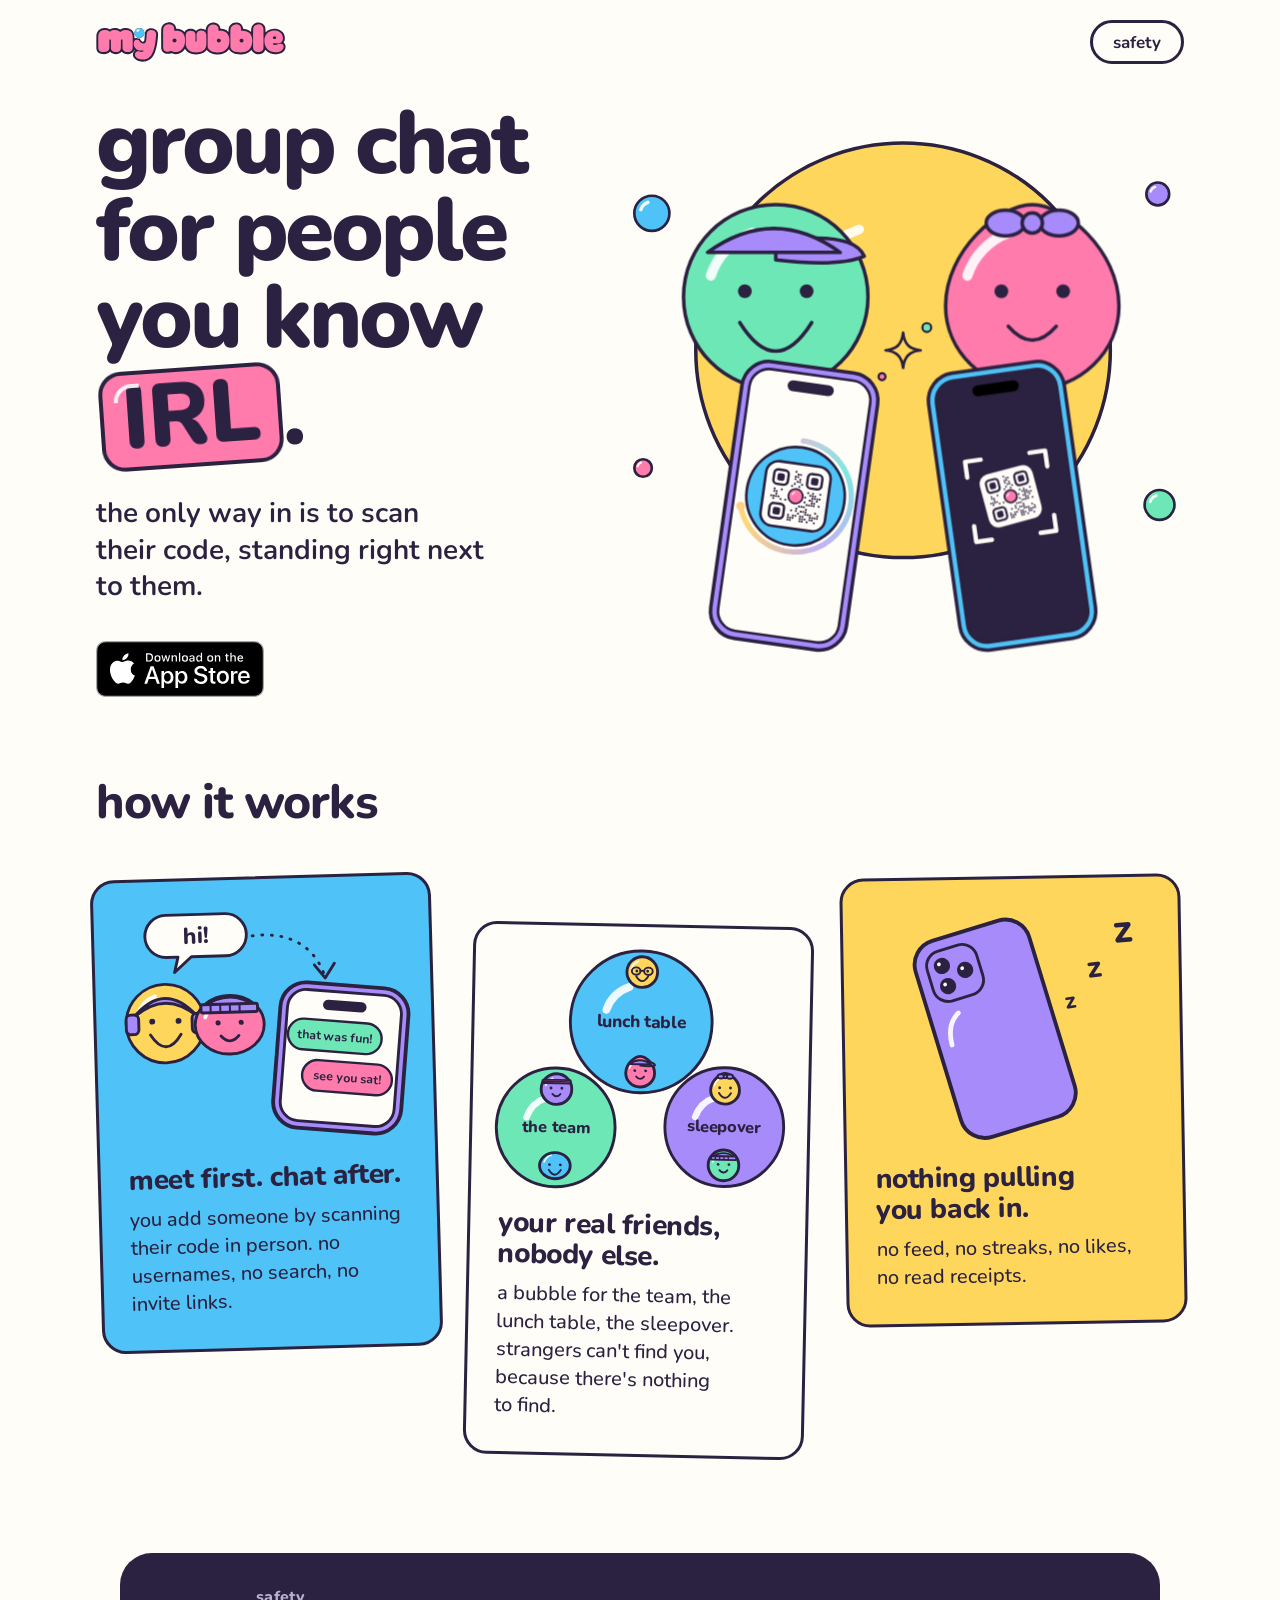
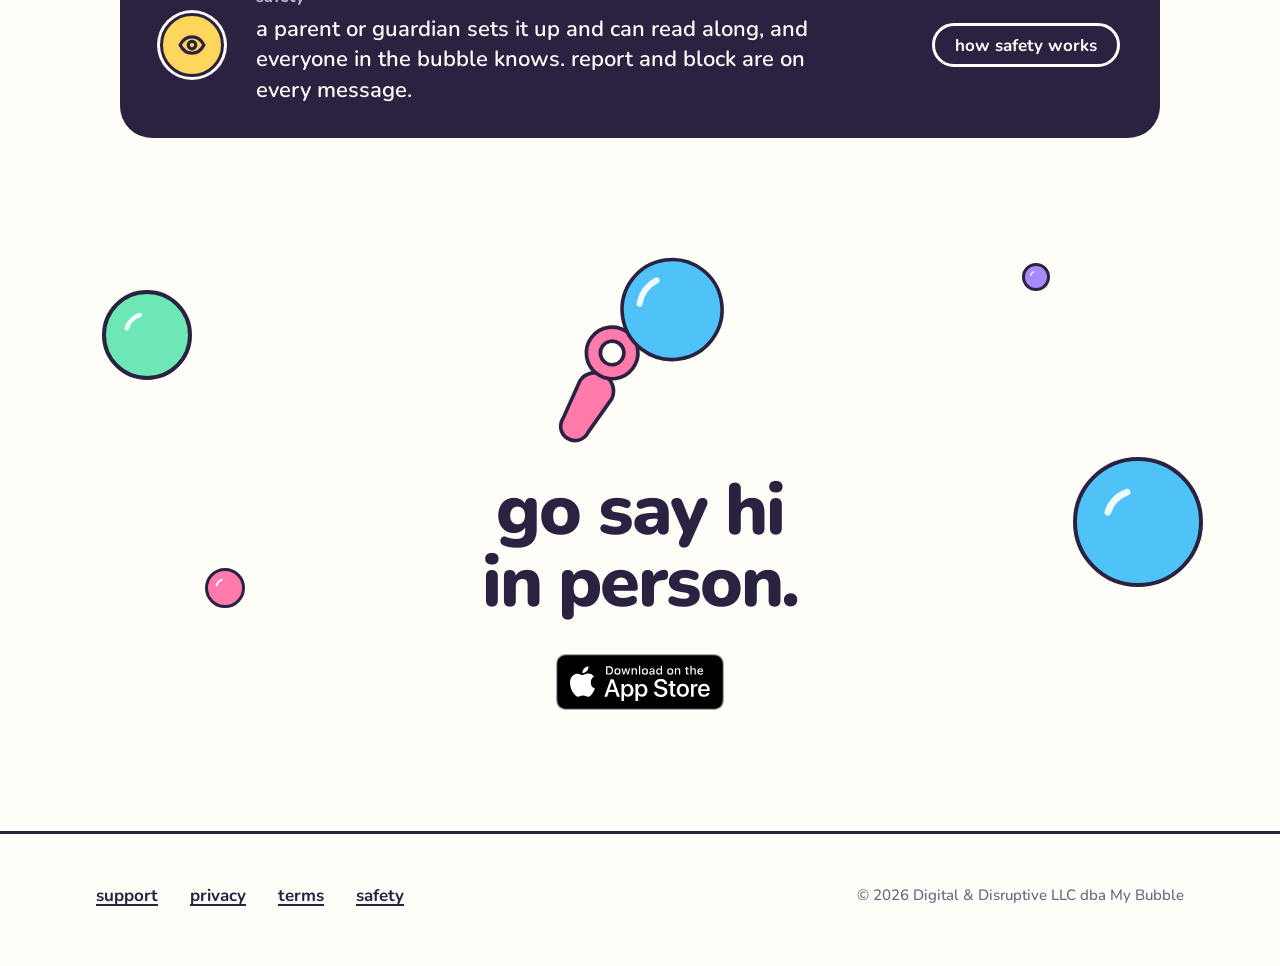
==== commit bb706bf0: "Rewrite the landing page around knowing people IRL." ====
--- a/index.html
+++ b/index.html
@@ -3,21 +3,21 @@
 <head>
 <meta charset="utf-8">
 <meta name="viewport" content="width=device-width, initial-scale=1">
-<title>My Bubble — a group chat you join in person</title>
-<meta name="description" content="My Bubble is a group chat for people 13 and up that you can only join in person. No usernames, no search, no streaks. A parent or guardian sets it up.">
+<title>My Bubble — group chat for people you know IRL</title>
+<meta name="description" content="My Bubble is group chat for people you know IRL. The only way in is to scan their code, standing right next to them. No usernames, no search.">
 <meta name="apple-itunes-app" content="app-id=6811229586">
 <meta name="theme-color" content="#FFFDF7">
-<link rel="canonical" href="https://russperry.github.io/my-bubble-site/">
+<link rel="canonical" href="https://mybubble.chat/">
 <meta property="og:type" content="website">
 <meta property="og:site_name" content="My Bubble">
-<meta property="og:title" content="My Bubble — a group chat you join in person">
-<meta property="og:description" content="My Bubble is a group chat for people 13 and up that you can only join in person. No usernames, no search, no streaks. A parent or guardian sets it up.">
-<meta property="og:url" content="https://russperry.github.io/my-bubble-site/">
-<meta property="og:image" content="https://russperry.github.io/my-bubble-site/assets/og.png">
+<meta property="og:title" content="My Bubble — group chat for people you know IRL">
+<meta property="og:description" content="My Bubble is group chat for people you know IRL. The only way in is to scan their code, standing right next to them. No usernames, no search.">
+<meta property="og:url" content="https://mybubble.chat/">
+<meta property="og:image" content="https://mybubble.chat/assets/og.png?v=2">
 <meta property="og:image:type" content="image/png">
 <meta property="og:image:width" content="1200">
 <meta property="og:image:height" content="630">
-<meta property="og:image:alt" content="The my bubble wordmark next to a pink bubble with friends' faces in a circle, and the line: a group chat you can only join in person.">
+<meta property="og:image:alt" content="The my bubble wordmark, two smiling bubble-people side by side, and the line: group chat for people you know IRL.">
 <meta name="twitter:card" content="summary_large_image">
 <link rel="icon" type="image/png" sizes="32x32" href="assets/icon-32.png">
 <link rel="icon" type="image/png" sizes="192x192" href="assets/icon-192.png">
@@ -27,11 +27,8 @@
 <body class="home">
 
 <header class="site-head">
-  <a class="brand" href="./">
-    <svg class="brand-wand" viewBox="0 0 100 100" aria-hidden="true" overflow="visible"><path d="M18.64 87.04 L32.7 72.11 A9.2 9.2 0 0 0 18.21 60.91 L7.3 78.27 A7.2 7.2 0 1 0 18.64 87.04 Z" fill="#FF7BAC" stroke="#2B2140" stroke-width="4.69" stroke-linejoin="round"/><path d="M23.1 49.5 A12.9 12.9 0 1 0 48.9 49.5 A12.9 12.9 0 1 0 23.1 49.5 ZM30.1 49.5 A5.9 5.9 0 1 0 41.9 49.5 A5.9 5.9 0 1 0 30.1 49.5 Z" fill="#FF7BAC" fill-rule="evenodd" stroke="#2B2140" stroke-width="4.69"/><circle cx="68.7" cy="32.2" r="25" fill="#4FC3F7" stroke="#2B2140" stroke-width="4.69"/><path d="M53.01 27.1 A16.5 16.5 0 0 1 63.06 16.7" fill="none" stroke="#fff" stroke-opacity=".9" stroke-width="3" stroke-linecap="round"/></svg>
-    <span class="sr-only">My Bubble</span>
-  </a>
-  <a class="pill" href="#grown-ups">for grown-ups</a>
+  <a class="brand" href="./"><img class="brand-wordmark" src="assets/wordmark.svg" alt="My Bubble" width="200" height="42"></a>
+  <a class="pill" href="safety/">safety</a>
 </header>
 
 <main>
@@ -39,25 +36,14 @@
   <section class="hero" aria-labelledby="top-title">
     <div class="hero-inner">
       <div class="hero-copy">
-        <h1 id="top-title">
-          <span class="sr-only">My Bubble</span>
-          <svg class="hero-wordmark" viewBox="35 34 3455 729" aria-hidden="true" focusable="false"><g transform="translate(0 794) scale(.1 -.1)"><path class="wm-line" fill="#2B2140" d="M13420 7524 c-665 -77 -1122 -536 -1206 -1212 -22 -178 -21 -3469 1 -3607 66 -412 334 -715 749 -850 163 -52 220 -60 451 -60 236 1 306 12 477 81 l89 35 72 -29 c836 -346 1873 -33 2401 725 79 114 73 113 132 8 115 -208 322 -419 557 -568 687 -438 1906 -488 2658 -111 234 116 512 348 633 527 49 71 52 71 105 -4 305 -432 867 -692 1654 -764 959 -87 1810 233 2290 863 58 75 67 76 98 10 255 -551 1033 -888 2047 -888 830 0 1433 226 1893 708 63 67 119 118 125 114 5 -4 28 -46 51 -94 205 -430 633 -669 1203 -670 572 -2 1016 267 1195 725 17 45 36 82 41 84 6 2 46 -35 90 -83 455 -502 1143 -776 1884 -750 1038 35 1721 573 1721 1356 1 296 -95 542 -276 708 -77 71 -76 63 -21 160 292 507 196 1280 -221 1784 -258 312 -644 539 -1053 622 -419 85 -877 52 -1255 -89 -277 -104 -546 -276 -739 -473 -88 -91 -86 -97 -86 242 0 499 -59 732 -250 999 -429 597 -1407 667 -1961 140 -293 -279 -408 -606 -409 -1165 0 -105 -4 -179 -10 -183 -5 -3 -52 30 -104 73 -325 275 -703 423 -1161 453 -93 6 -165 16 -172 22 -6 7 -19 63 -28 126 -83 567 -463 941 -1034 1015 -570 74 -1083 -143 -1376 -583 -171 -256 -234 -518 -235 -963 0 -81 -4 -149 -9 -152 -4 -3 -27 12 -49 33 -346 329 -792 510 -1258 511 -143 0 -139 -2 -148 100 -49 533 -401 918 -946 1036 -131 29 -467 27 -610 -3 -618 -130 -1051 -607 -1106 -1219 -10 -111 -15 -114 -105 -60 -479 288 -1228 218 -1589 -148 -79 -81 -77 -81 -161 -2 -226 213 -506 311 -889 310 -337 0 -581 -72 -799 -234 -97 -72 -236 -219 -281 -298 -41 -72 -56 -76 -100 -24 -281 327 -731 525 -1260 555 l-205 12 -8 80 c-68 715 -695 1163 -1497 1069z M1855 6504 c-773 -54 -1272 -475 -1422 -1200 -20 -98 -32 -2465 -13 -2610 68 -522 434 -842 1068 -933 545 -79 1075 65 1355 368 67 73 70 73 129 3 440 -517 1490 -524 1971 -12 42 44 78 80 81 80 2 0 47 -42 98 -94 298 -301 795 -430 1293 -335 424 80 720 292 860 615 41 93 46 96 91 53 45 -43 46 -38 -48 -139 -282 -299 -338 -764 -137 -1138 445 -832 1940 -1055 2889 -431 696 457 1104 1292 1376 2814 27 153 56 340 84 540 16 117 57 501 80 745 48 524 30 759 -73 1000 -303 703 -1504 881 -2039 302 -193 -209 -253 -411 -288 -962 -56 -900 -70 -993 -165 -1098 -58 -64 -86 -75 -182 -71 -203 10 -401 203 -492 481 -27 82 -29 84 -121 92 -75 6 -210 33 -410 81 -147 35 -288 35 -400 0 -44 -15 -85 -23 -90 -20 -6 4 -10 56 -10 120 0 841 -243 1317 -811 1589 -501 241 -1215 211 -1687 -70 l-93 -55 -101 60 c-469 281 -1149 302 -1664 50 -145 -71 -118 -69 -223 -9 -240 138 -580 207 -906 184z M8125 6501 c-458 -60 -787 -440 -789 -911 -1 -211 24 -303 130 -472 398 -634 1383 -515 1629 197 107 310 24 685 -203 918 -210 215 -471 306 -767 268z"/><path class="wm-fill" fill="#FF7BAC" d="M13500 7184 c-521 -49 -842 -348 -931 -869 -14 -80 -21 -3160 -8 -3415 19 -369 180 -588 508 -688 314 -96 590 -67 839 91 l63 39 57 -35 c151 -92 289 -140 506 -177 89 -15 381 -12 494 5 720 108 1233 599 1432 1369 128 497 111 1152 -41 1582 -188 534 -589 845 -1192 924 -161 21 -424 11 -570 -21 -76 -18 -77 -16 -77 195 -1 484 -145 758 -482 916 -146 68 -392 103 -598 84z m1279 -2616 c192 -72 280 -302 189 -494 -119 -254 -511 -272 -654 -29 -178 305 127 649 465 523z M21640 7163 c-457 -31 -796 -283 -928 -688 -59 -181 -57 -123 -57 -1795 0 -1705 -3 -1621 70 -1817 153 -405 615 -684 1280 -772 207 -27 263 -31 469 -31 1047 1 1738 448 2022 1308 144 438 165 998 55 1453 -150 620 -554 1034 -1121 1147 -30 6 -80 17 -110 24 -78 17 -461 17 -572 -1 -123 -20 -115 -36 -121 242 -6 252 -15 314 -68 445 -134 338 -473 516 -919 485z m1112 -2594 c440 -94 382 -715 -67 -713 -445 1 -509 613 -75 710 72 16 80 16 142 3z M25710 7164 c-503 -56 -823 -359 -902 -854 -19 -124 -19 -3188 0 -3300 82 -468 420 -749 1057 -879 33 -7 78 -16 100 -21 43 -9 132 -22 285 -41 133 -16 632 -16 745 0 580 83 942 246 1252 563 687 703 716 2267 53 2927 -335 333 -927 509 -1434 426 -120 -19 -116 -24 -116 144 -1 502 -111 761 -391 919 -167 94 -430 141 -649 116z m1268 -2628 c279 -141 279 -507 0 -653 -82 -43 -236 -41 -325 5 -299 154 -252 587 72 673 63 17 196 4 253 -25z M29755 7161 c-460 -54 -767 -363 -825 -830 -17 -142 -13 -3394 4 -3502 78 -470 408 -714 966 -713 528 0 824 222 906 679 21 120 21 3501 -1 3620 -96 531 -490 810 -1050 746z M1730 6128 c-416 -71 -680 -250 -842 -569 -42 -83 -49 -102 -79 -219 -47 -181 -49 -235 -49 -1395 0 -1173 1 -1190 52 -1342 109 -320 432 -482 963 -483 457 0 768 140 908 408 92 176 97 233 97 1079 0 689 1 709 20 741 60 97 188 94 240 -7 20 -39 20 -55 20 -768 0 -855 5 -915 97 -1086 271 -506 1365 -488 1624 26 91 180 99 266 99 1109 0 674 1 694 20 726 42 69 117 89 190 52 79 -40 74 10 81 -860 5 -770 5 -776 28 -860 101 -370 406 -559 906 -560 506 -1 816 213 903 625 23 107 26 2271 4 2390 -62 326 -137 487 -311 669 -218 225 -478 323 -886 333 -425 11 -742 -85 -1000 -301 -72 -61 -68 -60 -126 -11 -464 396 -1309 426 -1760 63 -65 -53 -87 -58 -115 -27 -77 85 -276 192 -439 234 -164 43 -489 60 -645 33z M10165 6105 c-306 -56 -491 -221 -563 -500 -23 -90 -36 -203 -52 -445 -63 -979 -96 -1145 -266 -1329 -283 -305 -823 -128 -1058 346 -54 109 -60 113 -191 142 -55 12 -118 26 -140 31 -400 92 -618 -79 -680 -534 -114 -834 538 -1497 1395 -1416 289 27 295 27 335 -13 76 -76 11 -156 -165 -201 -143 -37 -299 -31 -490 21 -173 46 -204 52 -280 52 -461 0 -729 -518 -489 -948 275 -492 1202 -707 1969 -455 734 242 1179 897 1489 2194 35 145 51 221 91 425 5 28 14 73 19 100 21 107 60 369 81 540 26 207 30 245 40 343 90 898 88 1035 -21 1261 -140 294 -594 464 -1024 386z M19385 6029 c-355 -35 -602 -204 -693 -473 -48 -142 -52 -205 -52 -874 0 -624 0 -624 -29 -653 -50 -49 -122 -35 -156 31 -13 26 -14 102 -9 597 7 583 2 712 -31 838 -87 333 -396 525 -841 525 -474 0 -782 -208 -876 -590 -23 -95 -23 -95 -23 -1000 0 -908 2 -958 36 -1125 126 -616 487 -989 1116 -1155 134 -35 200 -47 446 -80 43 -5 180 -10 305 -10 1035 0 1673 432 1810 1225 36 207 37 233 37 1065 0 869 -1 892 -47 1075 -107 426 -483 655 -993 604z M32545 6029 c-971 -138 -1566 -860 -1565 -1899 1 -1419 1108 -2278 2566 -1991 573 113 937 483 936 954 0 194 -38 300 -150 418 -163 174 -334 187 -730 58 -291 -96 -392 -119 -604 -139 -295 -28 -499 46 -474 173 20 98 75 121 270 113 653 -27 820 -15 1057 75 499 191 659 871 348 1479 -195 383 -543 635 -1014 735 -156 34 -486 46 -640 24z m428 -1057 c278 -126 171 -492 -143 -492 -229 0 -374 178 -293 361 63 141 274 204 436 131z"/><path class="wm-dot" fill="#4FC3F7" d="M8125 6501 c-362 -47 -667 -316 -766 -676 -41 -147 -32 -393 19 -535 89 -248 348 -490 592 -552 786 -198 1416 540 1080 1265 -162 350 -532 549 -925 498z"/><path class="wm-glint" fill="#FFFFFF" d="M7969 6256 c-151 -61 -247 -172 -256 -291 -19 -246 400 -175 523 89 78 167 -73 282 -267 202z"/></g></svg>
-        </h1>
-        <p class="tagline">a group chat you can only join in person.</p>
-        <a class="store" href="https://apps.apple.com/app/id6811229586">
+        <h1 id="top-title">group chat for people you know <span class="irl">IRL</span>.</h1>
+        <p class="hero-sub">the only way in is to scan their code, standing right next to them.</p>
+        <a class="store" href="https://apps.apple.com/us/app/my-bubble-chat/id6811229586">
           <img src="assets/app-store-badge.svg" alt="Download on the App Store" width="168" height="56">
         </a>
       </div>
-
-      <div class="hero-art" role="img" aria-label="A phone showing the your bubbles screen: a pink bubble called saturday crew and a blue one called lunch table, each with friends' faces in a circle inside it.">
-        <span class="bub big"></span>
-        <span class="bub mid"></span>
-        <span class="bub b1"></span>
-        <span class="bub b2"></span>
-        <span class="bub b3"></span>
-        <div class="phone">
-          <div class="phone-screen"><svg aria-hidden="true" focusable="false" viewBox="0 0 393 852" xmlns="http://www.w3.org/2000/svg"><rect width="393" height="852" fill="#FFFDF7"/><text x="54" y="37" font-size="17" font-weight="600" fill="#2B2140" class="t">9:41</text><g fill="#2B2140" transform="translate(296 25)"><rect x="0" y="8" width="3.2" height="4" rx="1"/><rect x="4.9" y="5.5" width="3.2" height="6.5" rx="1"/><rect x="9.8" y="3" width="3.2" height="9" rx="1"/><rect x="14.7" y="0" width="3.2" height="12" rx="1"/></g><g transform="translate(321 25)" fill="#2B2140"><path d="M8.5 2.3c2.4 0 4.6.9 6.3 2.5l1.2-1.3C14 1.6 11.4.5 8.5.5S3 1.6 1 3.5l1.2 1.3C3.9 3.2 6.1 2.3 8.5 2.3z"/><path d="M8.5 5.8c1.4 0 2.7.5 3.7 1.4l1.2-1.3C12.1 4.7 10.4 4 8.5 4S4.9 4.7 3.6 5.9l1.2 1.3c1-.9 2.3-1.4 3.7-1.4z"/><path d="M8.5 9.2c.5 0 1 .2 1.3.5l-1.3 1.6-1.3-1.6c.3-.3.8-.5 1.3-.5z"/></g><g transform="translate(343 24.5)"><rect x=".5" y=".5" width="23" height="12" rx="3.8" fill="none" stroke="#2B2140" stroke-opacity=".4"/><rect x="2" y="2" width="20" height="9" rx="2.5" fill="#2B2140"/></g><rect x="134.5" y="11" width="124" height="36" rx="18" fill="#000"/><svg x="20" y="64" width="44" height="44" viewBox="0 0 100 100" overflow="visible"><path d="M0 50 C0 22.39 22.39 0 50 0 C77.62 0 100 22.39 100 50 C100 77.62 77.62 100 50 100 C22.39 100 0 77.62 0 50 Z" fill="#6EE7B7"/><path d="M14.81 38.57 A37 37 0 0 1 37.35 15.23" fill="none" stroke="#fff" stroke-opacity=".9" stroke-width="5.5" stroke-linecap="round"/><path d="M0 50 C0 22.39 22.39 0 50 0 C77.62 0 100 22.39 100 50 C100 77.62 77.62 100 50 100 C22.39 100 0 77.62 0 50 Z" fill="none" stroke="#2B2140" stroke-width="6.82"/><circle cx="33.25" cy="47" r="3.75" fill="#2B2140"/><circle cx="66.75" cy="47" r="3.75" fill="#2B2140"/><path d="M30.5 64 Q50 95 69.5 64" fill="none" stroke="#2B2140" stroke-width="4.55" stroke-linecap="round" stroke-linejoin="round"/><path d="M9 42 Q50 -6 91 42 Q50 6 9 42 Z" fill="#A78BFA" fill-rule="nonzero" stroke="#2B2140" stroke-width="4.55" stroke-linecap="round" stroke-linejoin="round"/><path d="M6 38 H10 A6 6 0 0 1 16 44 V57 A6 6 0 0 1 10 63 H6 A6 6 0 0 1 0 57 V44 A6 6 0 0 1 6 38 ZM90 38 H94 A6 6 0 0 1 100 44 V57 A6 6 0 0 1 94 63 H90 A6 6 0 0 1 84 57 V44 A6 6 0 0 1 90 38 Z" fill="#A78BFA" fill-rule="nonzero" stroke="#2B2140" stroke-width="4.55" stroke-linecap="round" stroke-linejoin="round"/></svg><text x="20" y="160" font-size="30" font-weight="800" fill="#2B2140" letter-spacing="-.3" class="t">your bubbles</text><svg x="5" y="175" overflow="visible" width="252" height="252" viewBox="0 0 252 252"><defs><clipPath id="mbc1"><circle cx="126" cy="126" r="105"/></clipPath></defs><circle cx="126" cy="126" r="105" fill="#FF7BAC"/><g clip-path="url(#mbc1)"></g><path d="M74.07 109.13 A54.6 54.6 0 0 1 107.33 74.69" fill="none" stroke="#fff" stroke-opacity=".9" stroke-width="11.55" stroke-linecap="round"/><circle cx="126" cy="126" r="105" fill="none" stroke="#2B2140" stroke-width="4"/><path d="M126 13 A113 113 0 0 1 135.03 13.36" fill="none" stroke="#cbc8dc" stroke-width="6"/><path d="M133.85 13.27 A113 113 0 0 1 142.84 14.26" fill="none" stroke="#c6cbdc" stroke-width="6"/><path d="M141.67 14.09 A113 113 0 0 1 150.57 15.7" fill="none" stroke="#c0cddc" stroke-width="6"/><path d="M149.41 15.45 A113 113 0 0 1 158.17 17.68" fill="none" stroke="#bacfdd" stroke-width="6"/><path d="M157.04 17.35 A113 113 0 0 1 165.63 20.18" fill="none" stroke="#b4d2dd" stroke-width="6"/><path d="M164.52 19.77 A113 113 0 0 1 172.89 23.19" fill="none" stroke="#afd4dd" stroke-width="6"/><path d="M171.81 22.7 A113 113 0 0 1 179.92 26.69" fill="none" stroke="#a9d6de" stroke-width="6"/><path d="M178.88 26.13 A113 113 0 0 1 186.69 30.68" fill="none" stroke="#a3d9de" stroke-width="6"/><path d="M185.69 30.05 A113 113 0 0 1 193.17 35.13" fill="none" stroke="#9edbde" stroke-width="6"/><path d="M192.21 34.43 A113 113 0 0 1 199.32 40.02" fill="none" stroke="#98dddf" stroke-width="6"/><path d="M198.42 39.26 A113 113 0 0 1 205.12 45.32" fill="none" stroke="#92e0df" stroke-width="6"/><path d="M204.27 44.5 A113 113 0 0 1 210.54 51.02" fill="none" stroke="#8ce2df" stroke-width="6"/><path d="M209.75 50.14 A113 113 0 0 1 215.55 57.08" fill="none" stroke="#87e4e0" stroke-width="6"/><path d="M214.82 56.14 A113 113 0 0 1 220.12 63.47" fill="none" stroke="#81e7e0" stroke-width="6"/><path d="M219.46 62.48 A113 113 0 0 1 224.24 70.16" fill="none" stroke="#80e7e0" stroke-width="6"/><path d="M223.65 69.13 A113 113 0 0 1 227.88 77.12" fill="none" stroke="#83e4e1" stroke-width="6"/><path d="M227.37 76.06 A113 113 0 0 1 231.03 84.32" fill="none" stroke="#86e2e2" stroke-width="6"/><path d="M230.59 83.23 A113 113 0 0 1 233.68 91.72" fill="none" stroke="#89dfe3" stroke-width="6"/><path d="M233.31 90.6 A113 113 0 0 1 235.8 99.29" fill="none" stroke="#8cdde4" stroke-width="6"/><path d="M235.51 98.14 A113 113 0 0 1 237.39 106.99" fill="none" stroke="#8fdbe5" stroke-width="6"/><path d="M237.18 105.82 A113 113 0 0 1 238.44 114.78" fill="none" stroke="#92d8e6" stroke-width="6"/><path d="M238.32 113.6 A113 113 0 0 1 238.95 122.62" fill="none" stroke="#95d6e7" stroke-width="6"/><path d="M238.91 121.44 A113 113 0 0 1 238.91 130.48" fill="none" stroke="#98d3e8" stroke-width="6"/><path d="M238.95 129.3 A113 113 0 0 1 238.33 138.32" fill="none" stroke="#9bd1e9" stroke-width="6"/><path d="M238.45 137.14 A113 113 0 0 1 237.2 146.09" fill="none" stroke="#9eceea" stroke-width="6"/><path d="M237.4 144.93 A113 113 0 0 1 235.53 153.77" fill="none" stroke="#a1cceb" stroke-width="6"/><path d="M235.82 152.63 A113 113 0 0 1 233.34 161.32" fill="none" stroke="#a4c9ec" stroke-width="6"/><path d="M233.7 160.19 A113 113 0 0 1 230.62 168.7" fill="none" stroke="#a7c7ed" stroke-width="6"/><path d="M231.06 167.6 A113 113 0 0 1 227.4 175.86" fill="none" stroke="#aac5ee" stroke-width="6"/><path d="M227.92 174.8 A113 113 0 0 1 223.69 182.79" fill="none" stroke="#aec2ee" stroke-width="6"/><path d="M224.28 181.77 A113 113 0 0 1 219.51 189.45" fill="none" stroke="#b1c0ef" stroke-width="6"/><path d="M220.17 188.46 A113 113 0 0 1 214.87 195.79" fill="none" stroke="#b4bdf0" stroke-width="6"/><path d="M215.6 194.86 A113 113 0 0 1 209.81 201.8" fill="none" stroke="#b7bbf1" stroke-width="6"/><path d="M210.59 200.92 A113 113 0 0 1 204.33 207.44" fill="none" stroke="#bab8f2" stroke-width="6"/><path d="M205.18 206.62 A113 113 0 0 1 198.48 212.69" fill="none" stroke="#bdb6f3" stroke-width="6"/><path d="M199.39 211.93 A113 113 0 0 1 192.28 217.52" fill="none" stroke="#c0b3f4" stroke-width="6"/><path d="M193.24 216.82 A113 113 0 0 1 185.76 221.9" fill="none" stroke="#c3b1f5" stroke-width="6"/><path d="M186.76 221.27 A113 113 0 0 1 178.95 225.83" fill="none" stroke="#c6b3ef" stroke-width="6"/><path d="M179.99 225.27 A113 113 0 0 1 171.88 229.26" fill="none" stroke="#c8b4e9" stroke-width="6"/><path d="M172.96 228.78 A113 113 0 0 1 164.6 232.2" fill="none" stroke="#cbb6e4" stroke-width="6"/><path d="M165.71 231.79 A113 113 0 0 1 157.12 234.63" fill="none" stroke="#ceb8de" stroke-width="6"/><path d="M158.26 234.3 A113 113 0 0 1 149.49 236.53" fill="none" stroke="#d0bad8" stroke-width="6"/><path d="M150.65 236.28 A113 113 0 0 1 141.75 237.9" fill="none" stroke="#d3bbd2" stroke-width="6"/><path d="M142.93 237.73 A113 113 0 0 1 133.94 238.72" fill="none" stroke="#d6bdcd" stroke-width="6"/><path d="M135.12 238.63 A113 113 0 0 1 126.08 239" fill="none" stroke="#d8bfc7" stroke-width="6"/><path d="M127.27 238.99 A113 113 0 0 1 118.23 238.73" fill="none" stroke="#dbc1c1" stroke-width="6"/><path d="M119.41 238.81 A113 113 0 0 1 110.41 237.92" fill="none" stroke="#dec2bb" stroke-width="6"/><path d="M111.59 238.08 A113 113 0 0 1 102.67 236.57" fill="none" stroke="#e0c4b5" stroke-width="6"/><path d="M103.83 236.8 A113 113 0 0 1 95.04 234.68" fill="none" stroke="#e3c6b0" stroke-width="6"/><path d="M96.18 234.99 A113 113 0 0 1 87.56 232.26" fill="none" stroke="#e6c8aa" stroke-width="6"/><path d="M88.68 232.66 A113 113 0 0 1 80.27 229.33" fill="none" stroke="#e8c9a4" stroke-width="6"/><path d="M81.36 229.81 A113 113 0 0 1 73.2 225.91" fill="none" stroke="#ebcb9e" stroke-width="6"/><path d="M74.25 226.45 A113 113 0 0 1 66.38 221.99" fill="none" stroke="#eecd99" stroke-width="6"/><path d="M67.39 222.61 A113 113 0 0 1 59.85 217.62" fill="none" stroke="#f0ce93" stroke-width="6"/><path d="M60.82 218.3 A113 113 0 0 1 53.65 212.8" fill="none" stroke="#f3d08d" stroke-width="6"/><path d="M54.56 213.55 A113 113 0 0 1 47.79 207.56" fill="none" stroke="#f6d287" stroke-width="6"/><circle cx="126" cy="13" r="3" fill="#cbc8dc"/><circle cx="48.65" cy="208.37" r="5" fill="#f8d481"/><svg x="109.4" y="27.5" width="33.2" height="33.2" viewBox="0 0 100 100" overflow="visible"><path d="M0 50 C0 22.39 22.39 0 50 0 C77.62 0 100 22.39 100 50 C100 77.62 77.62 100 50 100 C22.39 100 0 77.62 0 50 Z" fill="#6EE7B7"/><path d="M14.81 38.57 A37 37 0 0 1 37.35 15.23" fill="none" stroke="#fff" stroke-opacity=".9" stroke-width="5.5" stroke-linecap="round"/><path d="M0 50 C0 22.39 22.39 0 50 0 C77.62 0 100 22.39 100 50 C100 77.62 77.62 100 50 100 C22.39 100 0 77.62 0 50 Z" fill="none" stroke="#2B2140" stroke-width="9.04"/><circle cx="32.48" cy="47" r="4.52" fill="#2B2140"/><circle cx="67.52" cy="47" r="4.52" fill="#2B2140"/><path d="M30.5 64 Q50 95 69.5 64" fill="none" stroke="#2B2140" stroke-width="6.02" stroke-linecap="round" stroke-linejoin="round"/><path d="M9 42 Q50 -6 91 42 Q50 6 9 42 Z" fill="#A78BFA" fill-rule="nonzero" stroke="#2B2140" stroke-width="6.02" stroke-linecap="round" stroke-linejoin="round"/><path d="M6 38 H10 A6 6 0 0 1 16 44 V57 A6 6 0 0 1 10 63 H6 A6 6 0 0 1 0 57 V44 A6 6 0 0 1 6 38 ZM90 38 H94 A6 6 0 0 1 100 44 V57 A6 6 0 0 1 94 63 H90 A6 6 0 0 1 84 57 V44 A6 6 0 0 1 90 38 Z" fill="#A78BFA" fill-rule="nonzero" stroke="#2B2140" stroke-width="6.02" stroke-linecap="round" stroke-linejoin="round"/></svg><svg x="191.3" y="109.4" width="33.2" height="33.2" viewBox="0 0 100 100" overflow="visible"><path d="M3 55 C3 24.62 32.35 0 50 0 C67.65 0 97 24.62 97 55 C97 79.85 75.96 100 50 100 C24.04 100 3 79.85 3 55 Z" fill="#FFD65C"/><path d="M14.81 38.57 A37 37 0 0 1 37.35 15.23" fill="none" stroke="#fff" stroke-opacity=".9" stroke-width="5.5" stroke-linecap="round"/><path d="M3 55 C3 24.62 32.35 0 50 0 C67.65 0 97 24.62 97 55 C97 79.85 75.96 100 50 100 C24.04 100 3 79.85 3 55 Z" fill="none" stroke="#2B2140" stroke-width="9.04"/><circle cx="32.48" cy="47" r="4.52" fill="#2B2140"/><circle cx="67.52" cy="47" r="4.52" fill="#2B2140"/><path d="M37 66 Q50 81 63 66" fill="none" stroke="#2B2140" stroke-width="6.02" stroke-linecap="round" stroke-linejoin="round"/><path d="M16 47 A14 12 0 1 0 44 47 A14 12 0 1 0 16 47 ZM56 47 A14 12 0 1 0 84 47 A14 12 0 1 0 56 47 Z" fill="none" stroke="#2B2140" stroke-width="6.02" stroke-linecap="round" stroke-linejoin="round"/><path d="M44 46 L56 46" fill="none" stroke="#2B2140" stroke-width="6.02" stroke-linecap="round" stroke-linejoin="round"/></svg><svg x="109.4" y="191.3" width="33.2" height="33.2" viewBox="0 0 100 100" overflow="visible"><path d="M8.5 50 C8.5 22.39 27.08 0 50 0 C72.92 0 91.5 22.39 91.5 50 C91.5 77.62 72.92 100 50 100 C27.08 100 8.5 77.62 8.5 50 Z" fill="#4FC3F7"/><path d="M14.81 38.57 A37 37 0 0 1 37.35 15.23" fill="none" stroke="#fff" stroke-opacity=".9" stroke-width="5.5" stroke-linecap="round"/><path d="M8.5 50 C8.5 22.39 27.08 0 50 0 C72.92 0 91.5 22.39 91.5 50 C91.5 77.62 72.92 100 50 100 C27.08 100 8.5 77.62 8.5 50 Z" fill="none" stroke="#2B2140" stroke-width="9.04"/><circle cx="32.48" cy="47" r="4.52" fill="#2B2140"/><circle cx="67.52" cy="47" r="4.52" fill="#2B2140"/><path d="M35.7 66 Q50 66 64.3 66" fill="none" stroke="#2B2140" stroke-width="6.02" stroke-linecap="round" stroke-linejoin="round"/><path d="M45 66 H47.7 A1.4 1.4 0 0 1 49.1 67.4 V73.1 A1.4 1.4 0 0 1 47.7 74.5 H45 A1.4 1.4 0 0 1 43.6 73.1 V67.4 A1.4 1.4 0 0 1 45 66 Z" fill="#FFFDF7" stroke="#2B2140" stroke-width="6.02" stroke-linecap="round" stroke-linejoin="round"/><path d="M52.3 66 H55 A1.4 1.4 0 0 1 56.4 67.4 V73.1 A1.4 1.4 0 0 1 55 74.5 H52.3 A1.4 1.4 0 0 1 50.9 73.1 V67.4 A1.4 1.4 0 0 1 52.3 66 Z" fill="#FFFDF7" stroke="#2B2140" stroke-width="6.02" stroke-linecap="round" stroke-linejoin="round"/><path d="M50 20 Q92 14 98 28 Q84 34 50 30 Z" fill="#A78BFA" fill-rule="nonzero" stroke="#2B2140" stroke-width="6.02" stroke-linecap="round" stroke-linejoin="round"/><path d="M13 26 Q49 0 85 26 Z" fill="#A78BFA" fill-rule="nonzero" stroke="#2B2140" stroke-width="6.02" stroke-linecap="round" stroke-linejoin="round"/></svg><svg x="27.5" y="109.4" width="33.2" height="33.2" viewBox="0 0 100 100" overflow="visible"><path d="M0 50 C0 26.53 22.39 7.5 50 7.5 C77.62 7.5 100 26.53 100 50 C100 73.47 77.62 92.5 50 92.5 C22.39 92.5 0 73.47 0 50 Z" fill="#A78BFA"/><path d="M14.81 38.57 A37 37 0 0 1 37.35 15.23" fill="none" stroke="#fff" stroke-opacity=".9" stroke-width="5.5" stroke-linecap="round"/><path d="M0 50 C0 26.53 22.39 7.5 50 7.5 C77.62 7.5 100 26.53 100 50 C100 73.47 77.62 92.5 50 92.5 C22.39 92.5 0 73.47 0 50 Z" fill="none" stroke="#2B2140" stroke-width="9.04"/><circle cx="32.48" cy="47" r="4.52" fill="#2B2140"/><circle cx="67.52" cy="47" r="4.52" fill="#2B2140"/><path d="M37 66 Q50 81 63 66" fill="none" stroke="#2B2140" stroke-width="6.02" stroke-linecap="round" stroke-linejoin="round"/><path d="M25 10 A10.5 7 0 1 0 46 10 A10.5 7 0 1 0 25 10 ZM54 10 A10.5 7 0 1 0 75 10 A10.5 7 0 1 0 54 10 Z" fill="#FF7BAC" fill-rule="nonzero" stroke="#2B2140" stroke-width="6.02" stroke-linecap="round" stroke-linejoin="round"/><path d="M44.5 10 A5.5 5.5 0 1 0 55.5 10 A5.5 5.5 0 1 0 44.5 10 Z" fill="#FF7BAC" fill-rule="nonzero" stroke="#2B2140" stroke-width="6.02" stroke-linecap="round" stroke-linejoin="round"/></svg></svg><text x="131" y="446" text-anchor="middle" font-size="17" font-weight="700" fill="#2B2140" class="t">saturday crew</text><text x="131" y="469" text-anchor="middle" font-size="15" font-weight="500" fill="#6B6280" class="t">pops in 2 days</text><svg x="140.4" y="468.4" overflow="visible" width="235.2" height="235.2" viewBox="0 0 235.2 235.2"><defs><clipPath id="mbc2"><circle cx="117.6" cy="117.6" r="98"/></clipPath></defs><circle cx="117.6" cy="117.6" r="98" fill="#4FC3F7"/><g clip-path="url(#mbc2)"></g><path d="M69.13 101.85 A50.96 50.96 0 0 1 100.17 69.71" fill="none" stroke="#fff" stroke-opacity=".9" stroke-width="10.78" stroke-linecap="round"/><circle cx="117.6" cy="117.6" r="98" fill="none" stroke="#2B2140" stroke-width="3"/><svg x="128.18" y="30.21" width="31.12" height="31.12" viewBox="0 0 100 100" overflow="visible"><path d="M0 50 C0 22.39 22.39 0 50 0 C77.62 0 100 22.39 100 50 C100 77.62 77.62 100 50 100 C22.39 100 0 77.62 0 50 Z" fill="#6EE7B7"/><path d="M14.81 38.57 A37 37 0 0 1 37.35 15.23" fill="none" stroke="#fff" stroke-opacity=".9" stroke-width="5.5" stroke-linecap="round"/><path d="M0 50 C0 22.39 22.39 0 50 0 C77.62 0 100 22.39 100 50 C100 77.62 77.62 100 50 100 C22.39 100 0 77.62 0 50 Z" fill="none" stroke="#2B2140" stroke-width="9.64"/><circle cx="32.18" cy="47" r="4.82" fill="#2B2140"/><circle cx="67.82" cy="47" r="4.82" fill="#2B2140"/><path d="M30.5 64 Q50 95 69.5 64" fill="none" stroke="#2B2140" stroke-width="6.43" stroke-linecap="round" stroke-linejoin="round"/><path d="M9 42 Q50 -6 91 42 Q50 6 9 42 Z" fill="#A78BFA" fill-rule="nonzero" stroke="#2B2140" stroke-width="6.43" stroke-linecap="round" stroke-linejoin="round"/><path d="M6 38 H10 A6 6 0 0 1 16 44 V57 A6 6 0 0 1 10 63 H6 A6 6 0 0 1 0 57 V44 A6 6 0 0 1 6 38 ZM90 38 H94 A6 6 0 0 1 100 44 V57 A6 6 0 0 1 94 63 H90 A6 6 0 0 1 84 57 V44 A6 6 0 0 1 90 38 Z" fill="#A78BFA" fill-rule="nonzero" stroke="#2B2140" stroke-width="6.43" stroke-linecap="round" stroke-linejoin="round"/></svg><svg x="151.17" y="160.6" width="31.12" height="31.12" viewBox="0 0 100 100" overflow="visible"><path d="M2 65 C2 29.1 28.79 0 50 0 C71.21 0 98 29.1 98 65 C98 84.33 76.51 100 50 100 C23.49 100 2 84.33 2 65 Z" fill="#FF7BAC"/><path d="M14.81 38.57 A37 37 0 0 1 37.35 15.23" fill="none" stroke="#fff" stroke-opacity=".9" stroke-width="5.5" stroke-linecap="round"/><path d="M2 65 C2 29.1 28.79 0 50 0 C71.21 0 98 29.1 98 65 C98 84.33 76.51 100 50 100 C23.49 100 2 84.33 2 65 Z" fill="none" stroke="#2B2140" stroke-width="9.64"/><circle cx="32.18" cy="47" r="4.82" fill="#2B2140"/><circle cx="67.82" cy="47" r="4.82" fill="#2B2140"/><path d="M37 66 Q50 81 63 66" fill="none" stroke="#2B2140" stroke-width="6.43" stroke-linecap="round" stroke-linejoin="round"/><path d="M15.4 56 A2.6 2.6 0 1 0 20.6 56 A2.6 2.6 0 1 0 15.4 56 ZM23.4 62 A2.6 2.6 0 1 0 28.6 62 A2.6 2.6 0 1 0 23.4 62 ZM12.4 66 A2.6 2.6 0 1 0 17.6 66 A2.6 2.6 0 1 0 12.4 66 ZM79.4 56 A2.6 2.6 0 1 0 84.6 56 A2.6 2.6 0 1 0 79.4 56 ZM71.4 62 A2.6 2.6 0 1 0 76.6 62 A2.6 2.6 0 1 0 71.4 62 ZM82.4 66 A2.6 2.6 0 1 0 87.6 66 A2.6 2.6 0 1 0 82.4 66 Z" fill="#2B2140"/></svg><svg x="26.76" y="115.31" width="31.12" height="31.12" viewBox="0 0 100 100" overflow="visible"><path d="M0 50 C0 22.39 22.39 0 50 0 C77.62 0 100 22.39 100 50 C100 77.62 77.62 100 50 100 C22.39 100 0 77.62 0 50 Z" fill="#FFD65C"/><path d="M14.81 38.57 A37 37 0 0 1 37.35 15.23" fill="none" stroke="#fff" stroke-opacity=".9" stroke-width="5.5" stroke-linecap="round"/><path d="M0 50 C0 22.39 22.39 0 50 0 C77.62 0 100 22.39 100 50 C100 77.62 77.62 100 50 100 C22.39 100 0 77.62 0 50 Z" fill="none" stroke="#2B2140" stroke-width="9.64"/><circle cx="32.18" cy="47" r="4.82" fill="#2B2140"/><circle cx="67.82" cy="47" r="4.82" fill="#2B2140"/><path d="M39.75 61.25 H60.25 A4.75 4.75 0 0 1 65 66 V66 A4.75 4.75 0 0 1 60.25 70.75 H39.75 A4.75 4.75 0 0 1 35 66 V66 A4.75 4.75 0 0 1 39.75 61.25 Z" fill="#FFFDF7" stroke="#2B2140" stroke-width="6.43" stroke-linecap="round" stroke-linejoin="round"/><path d="M38.33 66 L61.68 66" fill="none" stroke="#2B2140" stroke-width="5.14" stroke-linecap="round" stroke-linejoin="round"/><path d="M11 24 Q50 -4 89 24 Z" fill="#A78BFA" fill-rule="nonzero" stroke="#2B2140" stroke-width="6.43" stroke-linecap="round" stroke-linejoin="round"/><path d="M12 20 H88 A3 3 0 0 1 91 23 V29 A3 3 0 0 1 88 32 H12 A3 3 0 0 1 9 29 V23 A3 3 0 0 1 12 20 Z" fill="#A78BFA" fill-rule="nonzero" stroke="#2B2140" stroke-width="6.43" stroke-linecap="round" stroke-linejoin="round"/><path d="M23 21 L23 31 M37 21 L37 31 M51 21 L51 31 M65 21 L65 31" fill="none" stroke="#2B2140" stroke-width="4.5" stroke-linecap="round" stroke-linejoin="round"/></svg></svg><text x="258" y="714" text-anchor="middle" font-size="17" font-weight="700" fill="#2B2140" class="t">lunch table</text><svg x="300" y="212" overflow="visible" width="22" height="22" viewBox="0 0 22 22"><defs><clipPath id="mbc3"><circle cx="11" cy="11" r="11"/></clipPath></defs><circle cx="11" cy="11" r="11" fill="#4FC3F7"/><g clip-path="url(#mbc3)"></g><path d="M5.56 9.23 A5.72 5.72 0 0 1 9.04 5.62" fill="none" stroke="#fff" stroke-opacity=".9" stroke-width="1.5" stroke-linecap="round"/><circle cx="11" cy="11" r="11" fill="none" stroke="#2B2140" stroke-width="2"/></svg><svg x="332" y="254" overflow="visible" width="12" height="12" viewBox="0 0 12 12"><defs><clipPath id="mbc4"><circle cx="6" cy="6" r="6"/></clipPath></defs><circle cx="6" cy="6" r="6" fill="#FFD65C"/><g clip-path="url(#mbc4)"></g><path d="M3.03 5.04 A3.12 3.12 0 0 1 4.93 3.07" fill="none" stroke="#fff" stroke-opacity=".9" stroke-width="1.5" stroke-linecap="round"/><circle cx="6" cy="6" r="6" fill="none" stroke="#2B2140" stroke-width="2"/></svg><svg x="62" y="590" overflow="visible" width="16" height="16" viewBox="0 0 16 16"><defs><clipPath id="mbc5"><circle cx="8" cy="8" r="8"/></clipPath></defs><circle cx="8" cy="8" r="8" fill="#6EE7B7"/><g clip-path="url(#mbc5)"></g><path d="M4.04 6.71 A4.16 4.16 0 0 1 6.58 4.09" fill="none" stroke="#fff" stroke-opacity=".9" stroke-width="1.5" stroke-linecap="round"/><circle cx="8" cy="8" r="8" fill="none" stroke="#2B2140" stroke-width="2"/></svg><circle cx="341" cy="772" r="32" fill="#FFD65C" stroke="#2B2140" stroke-width="3"/><path d="M320 762 Q322 753 331 750" fill="none" stroke="#fff" stroke-opacity=".9" stroke-width="3.2" stroke-linecap="round"/><svg x="322" y="753" width="38" height="38" viewBox="0 0 100 100"><path d="M18.64 87.04 L32.7 72.11 A9.2 9.2 0 0 0 18.21 60.91 L7.3 78.27 A7.2 7.2 0 1 0 18.64 87.04 Z" fill="#2B2140" stroke="#2B2140" stroke-width="3.79" stroke-linejoin="round"/><circle cx="36" cy="49.5" r="10" fill="none" stroke="#2B2140" stroke-width="8.4"/><circle cx="70.7" cy="30.2" r="20" fill="#FFFDF7" stroke="#2B2140" stroke-width="6.32"/><path d="M59.7 29.8 A11.2 11.2 0 0 1 69.1 19.4" fill="none" stroke="#2B2140" stroke-width="5.05" stroke-linecap="round"/></svg><rect x="127.5" y="836" width="138" height="5" rx="2.5" fill="#2B2140"/></svg></div>
-        </div>
+      <div class="hero-art" role="img" aria-label="Two bubble-people standing side by side. One holds up a phone showing a code, and the other points their phone's camera at it.">
+        <svg viewBox="0 -48 640 608" xmlns="http://www.w3.org/2000/svg" aria-hidden="true" focusable="false"><circle cx="320" cy="196" r="236" fill="#FFD65C" stroke="#2B2140" stroke-width="4"/><path d="M180.8 150.8 A146.4144 146.4144 0 0 1 269.9 58.4" fill="none" stroke="#fff" stroke-opacity=".9" stroke-width="11" stroke-linecap="round"/><g class="float" style="animation-delay:0s"><circle cx="34" cy="40" r="20" fill="#4FC3F7" stroke="#2B2140" stroke-width="3"/><path d="M21.4 35.9 A13.200000000000001 13.200000000000001 0 0 1 29.5 27.6" fill="none" stroke="#fff" stroke-opacity=".9" stroke-width="4" stroke-linecap="round"/></g><g class="float" style="animation-delay:-1.3s"><circle cx="610" cy="18" r="13" fill="#A78BFA" stroke="#2B2140" stroke-width="3"/><path d="M601.8 15.3 A8.58 8.58 0 0 1 607.1 9.9" fill="none" stroke="#fff" stroke-opacity=".9" stroke-width="2.6" stroke-linecap="round"/></g><g class="float" style="animation-delay:-2.2s"><circle cx="612" cy="372" r="17" fill="#6EE7B7" stroke="#2B2140" stroke-width="3"/><path d="M601.3 368.5 A11.22 11.22 0 0 1 608.2 361.5" fill="none" stroke="#fff" stroke-opacity=".9" stroke-width="3.4000000000000004" stroke-linecap="round"/></g><g class="float" style="animation-delay:-0.7s"><circle cx="24" cy="330" r="10" fill="#FF7BAC" stroke="#2B2140" stroke-width="3"/><path d="M17.7 328.0 A6.6000000000000005 6.6000000000000005 0 0 1 21.7 323.8" fill="none" stroke="#fff" stroke-opacity=".9" stroke-width="2.5" stroke-linecap="round"/></g><g class="grp grp-l"><svg x="70" y="30" width="210" height="210" viewBox="0 0 100 100" overflow="visible"><path d="M0 50 C0 22.39 22.39 0 50 0 C77.62 0 100 22.39 100 50 C100 77.62 77.62 100 50 100 C22.39 100 0 77.62 0 50 Z" fill="#6EE7B7"/><path d="M14.81 38.57 A37 37 0 0 1 37.35 15.23" fill="none" stroke="#fff" stroke-opacity=".9" stroke-width="5.5" stroke-linecap="round"/><path d="M0 50 C0 22.39 22.39 0 50 0 C77.62 0 100 22.39 100 50 C100 77.62 77.62 100 50 100 C22.39 100 0 77.62 0 50 Z" fill="none" stroke="#2B2140" stroke-width="1.9"/><circle cx="33.25" cy="47" r="3.75" fill="#2B2140"/><circle cx="66.75" cy="47" r="3.75" fill="#2B2140"/><path d="M30.5 64 Q50 95 69.5 64" fill="none" stroke="#2B2140" stroke-width="1.9" stroke-linecap="round" stroke-linejoin="round"/><path d="M50 20 Q92 14 98 28 Q84 34 50 30 Z" fill="#A78BFA" fill-rule="nonzero" stroke="#2B2140" stroke-width="1.9" stroke-linecap="round" stroke-linejoin="round"/><path d="M13 26 Q49 0 85 26 Z" fill="#A78BFA" fill-rule="nonzero" stroke="#2B2140" stroke-width="1.9" stroke-linecap="round" stroke-linejoin="round"/></svg><g transform="rotate(8 196 373)"><rect x="118" y="214" width="156" height="318" rx="31.200000000000003" fill="#A78BFA" stroke="#2B2140" stroke-width="4"/><rect x="126.58" y="222.58" width="138.84" height="300.84" rx="22.620000000000005" fill="#FFFDF7" stroke="#2B2140" stroke-width="3"/><rect x="169.48" y="231.58" width="53.040000000000006" height="12.48" rx="6.24" fill="#2B2140"/><svg x="124" y="290" overflow="visible" width="144" height="144" viewBox="0 0 144 144"><defs><clipPath id="mbc1"><circle cx="72" cy="72" r="56"/></clipPath></defs><circle cx="72" cy="72" r="56" fill="#4FC3F7"/><g clip-path="url(#mbc1)"></g><path d="M44.31 63 A29.12 29.12 0 0 1 62.04 44.64" fill="none" stroke="#fff" stroke-opacity=".9" stroke-width="6.16" stroke-linecap="round"/><circle cx="72" cy="72" r="56" fill="none" stroke="#2B2140" stroke-width="3"/><path d="M72 8.5 A63.5 63.5 0 0 1 77.09 8.7" fill="none" stroke="#cbc8dc" stroke-width="6"/><path d="M76.43 8.65 A63.5 63.5 0 0 1 81.5 9.21" fill="none" stroke="#c6cbdc" stroke-width="6"/><path d="M80.84 9.12 A63.5 63.5 0 0 1 85.85 10.03" fill="none" stroke="#c0cddc" stroke-width="6"/><path d="M85.2 9.89 A63.5 63.5 0 0 1 90.14 11.15" fill="none" stroke="#bacfdd" stroke-width="6"/><path d="M89.5 10.96 A63.5 63.5 0 0 1 94.34 12.56" fill="none" stroke="#b4d2dd" stroke-width="6"/><path d="M93.72 12.33 A63.5 63.5 0 0 1 98.43 14.26" fill="none" stroke="#afd4dd" stroke-width="6"/><path d="M97.83 13.99 A63.5 63.5 0 0 1 102.4 16.25" fill="none" stroke="#a9d6de" stroke-width="6"/><path d="M101.81 15.93 A63.5 63.5 0 0 1 106.21 18.5" fill="none" stroke="#a3d9de" stroke-width="6"/><path d="M105.65 18.15 A63.5 63.5 0 0 1 109.86 21.02" fill="none" stroke="#9edbde" stroke-width="6"/><path d="M109.32 20.63 A63.5 63.5 0 0 1 113.32 23.79" fill="none" stroke="#98dddf" stroke-width="6"/><path d="M112.82 23.36 A63.5 63.5 0 0 1 116.59 26.79" fill="none" stroke="#92e0df" stroke-width="6"/><path d="M116.11 26.32 A63.5 63.5 0 0 1 119.63 30.01" fill="none" stroke="#8ce2df" stroke-width="6"/><path d="M119.19 29.51 A63.5 63.5 0 0 1 122.45 33.43" fill="none" stroke="#87e4e0" stroke-width="6"/><path d="M122.04 32.91 A63.5 63.5 0 0 1 125.01 37.04" fill="none" stroke="#81e7e0" stroke-width="6"/><path d="M124.64 36.49 A63.5 63.5 0 0 1 127.32 40.83" fill="none" stroke="#80e7e0" stroke-width="6"/><path d="M126.99 40.25 A63.5 63.5 0 0 1 129.36 44.76" fill="none" stroke="#83e4e1" stroke-width="6"/><path d="M129.07 44.16 A63.5 63.5 0 0 1 131.12 48.83" fill="none" stroke="#86e2e2" stroke-width="6"/><path d="M130.88 48.21 A63.5 63.5 0 0 1 132.59 53.01" fill="none" stroke="#89dfe3" stroke-width="6"/><path d="M132.39 52.38 A63.5 63.5 0 0 1 133.77 57.28" fill="none" stroke="#8cdde4" stroke-width="6"/><path d="M133.61 56.64 A63.5 63.5 0 0 1 134.65 61.63" fill="none" stroke="#8fdbe5" stroke-width="6"/><path d="M134.54 60.97 A63.5 63.5 0 0 1 135.22 66.02" fill="none" stroke="#92d8e6" stroke-width="6"/><path d="M135.15 65.36 A63.5 63.5 0 0 1 135.48 70.45" fill="none" stroke="#95d6e7" stroke-width="6"/><path d="M135.46 69.78 A63.5 63.5 0 0 1 135.43 74.88" fill="none" stroke="#98d3e8" stroke-width="6"/><path d="M135.46 74.22 A63.5 63.5 0 0 1 135.08 79.3" fill="none" stroke="#9bd1e9" stroke-width="6"/><path d="M135.15 78.64 A63.5 63.5 0 0 1 134.42 83.68" fill="none" stroke="#9eceea" stroke-width="6"/><path d="M134.54 83.03 A63.5 63.5 0 0 1 133.45 88.01" fill="none" stroke="#a1cceb" stroke-width="6"/><path d="M133.61 87.36 A63.5 63.5 0 0 1 132.18 92.25" fill="none" stroke="#a4c9ec" stroke-width="6"/><path d="M132.39 91.62 A63.5 63.5 0 0 1 130.62 96.4" fill="none" stroke="#a7c7ed" stroke-width="6"/><path d="M130.88 95.79 A63.5 63.5 0 0 1 128.78 100.43" fill="none" stroke="#aac5ee" stroke-width="6"/><path d="M129.07 99.84 A63.5 63.5 0 0 1 126.66 104.32" fill="none" stroke="#aec2ee" stroke-width="6"/><path d="M126.99 103.75 A63.5 63.5 0 0 1 124.27 108.06" fill="none" stroke="#b1c0ef" stroke-width="6"/><path d="M124.64 107.51 A63.5 63.5 0 0 1 121.63 111.62" fill="none" stroke="#b4bdf0" stroke-width="6"/><path d="M122.04 111.09 A63.5 63.5 0 0 1 118.74 114.98" fill="none" stroke="#b7bbf1" stroke-width="6"/><path d="M119.19 114.49 A63.5 63.5 0 0 1 115.63 118.14" fill="none" stroke="#bab8f2" stroke-width="6"/><path d="M116.11 117.68 A63.5 63.5 0 0 1 112.31 121.07" fill="none" stroke="#bdb6f3" stroke-width="6"/><path d="M112.82 120.64 A63.5 63.5 0 0 1 108.78 123.76" fill="none" stroke="#c0b3f4" stroke-width="6"/><path d="M109.32 123.37 A63.5 63.5 0 0 1 105.08 126.2" fill="none" stroke="#c3b1f5" stroke-width="6"/><path d="M105.65 125.85 A63.5 63.5 0 0 1 101.22 128.38" fill="none" stroke="#c6b3ef" stroke-width="6"/><path d="M101.81 128.07 A63.5 63.5 0 0 1 97.22 130.28" fill="none" stroke="#c8b4e9" stroke-width="6"/><path d="M97.83 130.01 A63.5 63.5 0 0 1 93.09 131.89" fill="none" stroke="#cbb6e4" stroke-width="6"/><path d="M93.72 131.67 A63.5 63.5 0 0 1 88.86 133.22" fill="none" stroke="#ceb8de" stroke-width="6"/><path d="M89.5 133.04 A63.5 63.5 0 0 1 84.55 134.25" fill="none" stroke="#d0bad8" stroke-width="6"/><path d="M85.2 134.11 A63.5 63.5 0 0 1 80.18 134.97" fill="none" stroke="#d3bbd2" stroke-width="6"/><path d="M80.84 134.88 A63.5 63.5 0 0 1 75.77 135.39" fill="none" stroke="#d6bdcd" stroke-width="6"/><path d="M76.43 135.35 A63.5 63.5 0 0 1 71.34 135.5" fill="none" stroke="#d8bfc7" stroke-width="6"/><path d="M72 135.5 A63.5 63.5 0 0 1 66.91 135.3" fill="none" stroke="#dbc1c1" stroke-width="6"/><path d="M67.57 135.35 A63.5 63.5 0 0 1 62.5 134.79" fill="none" stroke="#dec2bb" stroke-width="6"/><path d="M63.16 134.88 A63.5 63.5 0 0 1 58.15 133.97" fill="none" stroke="#e0c4b5" stroke-width="6"/><path d="M58.8 134.11 A63.5 63.5 0 0 1 53.86 132.85" fill="none" stroke="#e3c6b0" stroke-width="6"/><path d="M54.5 133.04 A63.5 63.5 0 0 1 49.66 131.44" fill="none" stroke="#e6c8aa" stroke-width="6"/><path d="M50.28 131.67 A63.5 63.5 0 0 1 45.57 129.74" fill="none" stroke="#e8c9a4" stroke-width="6"/><path d="M46.17 130.01 A63.5 63.5 0 0 1 41.6 127.75" fill="none" stroke="#ebcb9e" stroke-width="6"/><path d="M42.19 128.07 A63.5 63.5 0 0 1 37.79 125.5" fill="none" stroke="#eecd99" stroke-width="6"/><path d="M38.35 125.85 A63.5 63.5 0 0 1 34.14 122.98" fill="none" stroke="#f0ce93" stroke-width="6"/><path d="M34.68 123.37 A63.5 63.5 0 0 1 30.68 120.21" fill="none" stroke="#f3d08d" stroke-width="6"/><path d="M31.18 120.64 A63.5 63.5 0 0 1 27.41 117.21" fill="none" stroke="#f6d287" stroke-width="6"/><path d="M27.89 117.68 A63.5 63.5 0 0 1 24.37 113.99" fill="none" stroke="#f8d481" stroke-width="6"/><path d="M24.81 114.49 A63.5 63.5 0 0 1 21.55 110.57" fill="none" stroke="#fbd57c" stroke-width="6"/><path d="M21.96 111.09 A63.5 63.5 0 0 1 18.99 106.96" fill="none" stroke="#fed776" stroke-width="6"/><path d="M19.36 107.51 A63.5 63.5 0 0 1 16.68 103.17" fill="none" stroke="#ffd775" stroke-width="6"/><path d="M17.01 103.75 A63.5 63.5 0 0 1 14.64 99.24" fill="none" stroke="#ffd67a" stroke-width="6"/><path d="M14.93 99.84 A63.5 63.5 0 0 1 12.88 95.17" fill="none" stroke="#ffd47e" stroke-width="6"/><path d="M13.12 95.79 A63.5 63.5 0 0 1 11.41 90.99" fill="none" stroke="#ffd283" stroke-width="6"/><circle cx="72" cy="8.5" r="3" fill="#cbc8dc"/><circle cx="11.61" cy="91.62" r="5" fill="#ffd187"/></svg><rect x="159" y="325" width="74" height="74" rx="14" fill="#FFFDF7" stroke="#2B2140" stroke-width="3"/><svg x="167" y="333" width="58" height="58" overflow="visible"><svg viewBox="0 0 58 58"><rect x="25.13" y="0.28" width="2.21" height="2.21" rx="0.83" fill="#2B2140"/><rect x="27.9" y="3.04" width="2.21" height="2.21" rx="0.83" fill="#2B2140"/><rect x="30.66" y="3.04" width="2.21" height="2.21" rx="0.83" fill="#2B2140"/><rect x="25.13" y="5.8" width="2.21" height="2.21" rx="0.83" fill="#2B2140"/><rect x="27.9" y="5.8" width="2.21" height="2.21" rx="0.83" fill="#2B2140"/><rect x="25.13" y="8.56" width="2.21" height="2.21" rx="0.83" fill="#2B2140"/><rect x="30.66" y="8.56" width="2.21" height="2.21" rx="0.83" fill="#2B2140"/><rect x="27.9" y="11.32" width="2.21" height="2.21" rx="0.83" fill="#2B2140"/><rect x="30.66" y="11.32" width="2.21" height="2.21" rx="0.83" fill="#2B2140"/><rect x="25.13" y="14.09" width="2.21" height="2.21" rx="0.83" fill="#2B2140"/><rect x="33.42" y="14.09" width="2.21" height="2.21" rx="0.83" fill="#2B2140"/><rect x="22.37" y="16.85" width="2.21" height="2.21" rx="0.83" fill="#2B2140"/><rect x="30.66" y="16.85" width="2.21" height="2.21" rx="0.83" fill="#2B2140"/><rect x="3.04" y="22.37" width="2.21" height="2.21" rx="0.83" fill="#2B2140"/><rect x="11.32" y="22.37" width="2.21" height="2.21" rx="0.83" fill="#2B2140"/><rect x="41.7" y="22.37" width="2.21" height="2.21" rx="0.83" fill="#2B2140"/><rect x="47.23" y="22.37" width="2.21" height="2.21" rx="0.83" fill="#2B2140"/><rect x="55.51" y="22.37" width="2.21" height="2.21" rx="0.83" fill="#2B2140"/><rect x="3.04" y="25.13" width="2.21" height="2.21" rx="0.83" fill="#2B2140"/><rect x="5.8" y="25.13" width="2.21" height="2.21" rx="0.83" fill="#2B2140"/><rect x="44.47" y="25.13" width="2.21" height="2.21" rx="0.83" fill="#2B2140"/><rect x="47.23" y="25.13" width="2.21" height="2.21" rx="0.83" fill="#2B2140"/><rect x="49.99" y="25.13" width="2.21" height="2.21" rx="0.83" fill="#2B2140"/><rect x="5.8" y="27.9" width="2.21" height="2.21" rx="0.83" fill="#2B2140"/><rect x="38.94" y="27.9" width="2.21" height="2.21" rx="0.83" fill="#2B2140"/><rect x="47.23" y="27.9" width="2.21" height="2.21" rx="0.83" fill="#2B2140"/><rect x="49.99" y="27.9" width="2.21" height="2.21" rx="0.83" fill="#2B2140"/><rect x="52.75" y="27.9" width="2.21" height="2.21" rx="0.83" fill="#2B2140"/><rect x="55.51" y="27.9" width="2.21" height="2.21" rx="0.83" fill="#2B2140"/><rect x="0.28" y="30.66" width="2.21" height="2.21" rx="0.83" fill="#2B2140"/><rect x="3.04" y="30.66" width="2.21" height="2.21" rx="0.83" fill="#2B2140"/><rect x="5.8" y="30.66" width="2.21" height="2.21" rx="0.83" fill="#2B2140"/><rect x="8.56" y="30.66" width="2.21" height="2.21" rx="0.83" fill="#2B2140"/><rect x="44.47" y="30.66" width="2.21" height="2.21" rx="0.83" fill="#2B2140"/><rect x="47.23" y="30.66" width="2.21" height="2.21" rx="0.83" fill="#2B2140"/><rect x="52.75" y="30.66" width="2.21" height="2.21" rx="0.83" fill="#2B2140"/><rect x="3.04" y="33.42" width="2.21" height="2.21" rx="0.83" fill="#2B2140"/><rect x="11.32" y="33.42" width="2.21" height="2.21" rx="0.83" fill="#2B2140"/><rect x="16.85" y="33.42" width="2.21" height="2.21" rx="0.83" fill="#2B2140"/><rect x="38.94" y="33.42" width="2.21" height="2.21" rx="0.83" fill="#2B2140"/><rect x="47.23" y="33.42" width="2.21" height="2.21" rx="0.83" fill="#2B2140"/><rect x="49.99" y="33.42" width="2.21" height="2.21" rx="0.83" fill="#2B2140"/><rect x="41.7" y="36.18" width="2.21" height="2.21" rx="0.83" fill="#2B2140"/><rect x="44.47" y="36.18" width="2.21" height="2.21" rx="0.83" fill="#2B2140"/><rect x="47.23" y="36.18" width="2.21" height="2.21" rx="0.83" fill="#2B2140"/><rect x="49.99" y="36.18" width="2.21" height="2.21" rx="0.83" fill="#2B2140"/><rect x="55.51" y="36.18" width="2.21" height="2.21" rx="0.83" fill="#2B2140"/><rect x="33.42" y="38.94" width="2.21" height="2.21" rx="0.83" fill="#2B2140"/><rect x="36.18" y="38.94" width="2.21" height="2.21" rx="0.83" fill="#2B2140"/><rect x="38.94" y="38.94" width="2.21" height="2.21" rx="0.83" fill="#2B2140"/><rect x="30.66" y="41.7" width="2.21" height="2.21" rx="0.83" fill="#2B2140"/><rect x="41.7" y="41.7" width="2.21" height="2.21" rx="0.83" fill="#2B2140"/><rect x="25.13" y="44.47" width="2.21" height="2.21" rx="0.83" fill="#2B2140"/><rect x="30.66" y="44.47" width="2.21" height="2.21" rx="0.83" fill="#2B2140"/><rect x="36.18" y="44.47" width="2.21" height="2.21" rx="0.83" fill="#2B2140"/><rect x="38.94" y="44.47" width="2.21" height="2.21" rx="0.83" fill="#2B2140"/><rect x="41.7" y="44.47" width="2.21" height="2.21" rx="0.83" fill="#2B2140"/><rect x="52.75" y="44.47" width="2.21" height="2.21" rx="0.83" fill="#2B2140"/><rect x="33.42" y="47.23" width="2.21" height="2.21" rx="0.83" fill="#2B2140"/><rect x="41.7" y="47.23" width="2.21" height="2.21" rx="0.83" fill="#2B2140"/><rect x="44.47" y="47.23" width="2.21" height="2.21" rx="0.83" fill="#2B2140"/><rect x="47.23" y="47.23" width="2.21" height="2.21" rx="0.83" fill="#2B2140"/><rect x="55.51" y="47.23" width="2.21" height="2.21" rx="0.83" fill="#2B2140"/><rect x="22.37" y="49.99" width="2.21" height="2.21" rx="0.83" fill="#2B2140"/><rect x="27.9" y="49.99" width="2.21" height="2.21" rx="0.83" fill="#2B2140"/><rect x="30.66" y="49.99" width="2.21" height="2.21" rx="0.83" fill="#2B2140"/><rect x="36.18" y="49.99" width="2.21" height="2.21" rx="0.83" fill="#2B2140"/><rect x="38.94" y="49.99" width="2.21" height="2.21" rx="0.83" fill="#2B2140"/><rect x="47.23" y="49.99" width="2.21" height="2.21" rx="0.83" fill="#2B2140"/><rect x="49.99" y="49.99" width="2.21" height="2.21" rx="0.83" fill="#2B2140"/><rect x="52.75" y="49.99" width="2.21" height="2.21" rx="0.83" fill="#2B2140"/><rect x="55.51" y="49.99" width="2.21" height="2.21" rx="0.83" fill="#2B2140"/><rect x="22.37" y="52.75" width="2.21" height="2.21" rx="0.83" fill="#2B2140"/><rect x="25.13" y="52.75" width="2.21" height="2.21" rx="0.83" fill="#2B2140"/><rect x="27.9" y="52.75" width="2.21" height="2.21" rx="0.83" fill="#2B2140"/><rect x="36.18" y="52.75" width="2.21" height="2.21" rx="0.83" fill="#2B2140"/><rect x="38.94" y="52.75" width="2.21" height="2.21" rx="0.83" fill="#2B2140"/><rect x="41.7" y="52.75" width="2.21" height="2.21" rx="0.83" fill="#2B2140"/><rect x="47.23" y="52.75" width="2.21" height="2.21" rx="0.83" fill="#2B2140"/><rect x="49.99" y="52.75" width="2.21" height="2.21" rx="0.83" fill="#2B2140"/><rect x="22.37" y="55.51" width="2.21" height="2.21" rx="0.83" fill="#2B2140"/><rect x="25.13" y="55.51" width="2.21" height="2.21" rx="0.83" fill="#2B2140"/><rect x="36.18" y="55.51" width="2.21" height="2.21" rx="0.83" fill="#2B2140"/><rect x="38.94" y="55.51" width="2.21" height="2.21" rx="0.83" fill="#2B2140"/><rect x="44.47" y="55.51" width="2.21" height="2.21" rx="0.83" fill="#2B2140"/><rect x="52.75" y="55.51" width="2.21" height="2.21" rx="0.83" fill="#2B2140"/><rect x="1.38" y="1.38" width="16.57" height="16.57" rx="4.42" fill="none" stroke="#2B2140" stroke-width="2.76"/><rect x="5.52" y="5.52" width="8.29" height="8.29" rx="2.21" fill="#2B2140"/><rect x="40.05" y="1.38" width="16.57" height="16.57" rx="4.42" fill="none" stroke="#2B2140" stroke-width="2.76"/><rect x="44.19" y="5.52" width="8.29" height="8.29" rx="2.21" fill="#2B2140"/><rect x="1.38" y="40.05" width="16.57" height="16.57" rx="4.42" fill="none" stroke="#2B2140" stroke-width="2.76"/><rect x="5.52" y="44.19" width="8.29" height="8.29" rx="2.21" fill="#2B2140"/><g transform="translate(20.71 20.71)"><svg width="16.57" height="16.57" viewBox="0 0 16.57 16.57" ><defs><clipPath id="mbc2"><circle cx="8.285714285714285" cy="8.285714285714285" r="8.285714285714285"/></clipPath></defs><circle cx="8.285714285714285" cy="8.285714285714285" r="8.285714285714285" fill="#FF7BAC"/><g clip-path="url(#mbc2)"></g><path d="M4.19 6.95 A4.31 4.31 0 0 1 6.81 4.24" fill="none" stroke="#fff" stroke-opacity=".9" stroke-width="1.5" stroke-linecap="round"/><circle cx="8.285714285714285" cy="8.285714285714285" r="8.285714285714285" fill="none" stroke="#2B2140" stroke-width="2"/></svg></g></svg></svg></g></g><g class="grp grp-r"><svg x="362" y="30" width="210" height="210" viewBox="0 0 100 100" overflow="visible"><path d="M3 55 C3 24.62 32.35 0 50 0 C67.65 0 97 24.62 97 55 C97 79.85 75.96 100 50 100 C24.04 100 3 79.85 3 55 Z" fill="#FF7BAC"/><path d="M14.81 38.57 A37 37 0 0 1 37.35 15.23" fill="none" stroke="#fff" stroke-opacity=".9" stroke-width="5.5" stroke-linecap="round"/><path d="M3 55 C3 24.62 32.35 0 50 0 C67.65 0 97 24.62 97 55 C97 79.85 75.96 100 50 100 C24.04 100 3 79.85 3 55 Z" fill="none" stroke="#2B2140" stroke-width="1.9"/><circle cx="33.25" cy="47" r="3.75" fill="#2B2140"/><circle cx="66.75" cy="47" r="3.75" fill="#2B2140"/><path d="M37 66 Q50 81 63 66" fill="none" stroke="#2B2140" stroke-width="1.9" stroke-linecap="round" stroke-linejoin="round"/><path d="M25 10 A10.5 7 0 1 0 46 10 A10.5 7 0 1 0 25 10 ZM54 10 A10.5 7 0 1 0 75 10 A10.5 7 0 1 0 54 10 Z" fill="#A78BFA" fill-rule="nonzero" stroke="#2B2140" stroke-width="1.9" stroke-linecap="round" stroke-linejoin="round"/><path d="M44.5 10 A5.5 5.5 0 1 0 55.5 10 A5.5 5.5 0 1 0 44.5 10 Z" fill="#A78BFA" fill-rule="nonzero" stroke="#2B2140" stroke-width="1.9" stroke-linecap="round" stroke-linejoin="round"/></svg><g transform="rotate(-8 444 373)"><rect x="366" y="214" width="156" height="318" rx="31.200000000000003" fill="#4FC3F7" stroke="#2B2140" stroke-width="4"/><rect x="374.58" y="222.58" width="138.84" height="300.84" rx="22.620000000000005" fill="#2B2140" stroke="#2B2140" stroke-width="3"/><rect x="417.48" y="231.58" width="53.040000000000006" height="12.48" rx="6.24" fill="#000"/><g transform="rotate(-7 444 362)"><rect x="413" y="331" width="62" height="62" rx="11" fill="#FFFDF7"/><svg x="419" y="337" width="50" height="50" overflow="visible"><svg viewBox="0 0 50 50"><rect x="21.67" y="0.24" width="1.9" height="1.9" rx="0.71" fill="#2B2140"/><rect x="24.05" y="2.62" width="1.9" height="1.9" rx="0.71" fill="#2B2140"/><rect x="26.43" y="2.62" width="1.9" height="1.9" rx="0.71" fill="#2B2140"/><rect x="21.67" y="5" width="1.9" height="1.9" rx="0.71" fill="#2B2140"/><rect x="24.05" y="5" width="1.9" height="1.9" rx="0.71" fill="#2B2140"/><rect x="21.67" y="7.38" width="1.9" height="1.9" rx="0.71" fill="#2B2140"/><rect x="26.43" y="7.38" width="1.9" height="1.9" rx="0.71" fill="#2B2140"/><rect x="24.05" y="9.76" width="1.9" height="1.9" rx="0.71" fill="#2B2140"/><rect x="26.43" y="9.76" width="1.9" height="1.9" rx="0.71" fill="#2B2140"/><rect x="21.67" y="12.14" width="1.9" height="1.9" rx="0.71" fill="#2B2140"/><rect x="28.81" y="12.14" width="1.9" height="1.9" rx="0.71" fill="#2B2140"/><rect x="19.29" y="14.52" width="1.9" height="1.9" rx="0.71" fill="#2B2140"/><rect x="26.43" y="14.52" width="1.9" height="1.9" rx="0.71" fill="#2B2140"/><rect x="2.62" y="19.29" width="1.9" height="1.9" rx="0.71" fill="#2B2140"/><rect x="9.76" y="19.29" width="1.9" height="1.9" rx="0.71" fill="#2B2140"/><rect x="35.95" y="19.29" width="1.9" height="1.9" rx="0.71" fill="#2B2140"/><rect x="40.71" y="19.29" width="1.9" height="1.9" rx="0.71" fill="#2B2140"/><rect x="47.86" y="19.29" width="1.9" height="1.9" rx="0.71" fill="#2B2140"/><rect x="2.62" y="21.67" width="1.9" height="1.9" rx="0.71" fill="#2B2140"/><rect x="5" y="21.67" width="1.9" height="1.9" rx="0.71" fill="#2B2140"/><rect x="38.33" y="21.67" width="1.9" height="1.9" rx="0.71" fill="#2B2140"/><rect x="40.71" y="21.67" width="1.9" height="1.9" rx="0.71" fill="#2B2140"/><rect x="43.1" y="21.67" width="1.9" height="1.9" rx="0.71" fill="#2B2140"/><rect x="5" y="24.05" width="1.9" height="1.9" rx="0.71" fill="#2B2140"/><rect x="33.57" y="24.05" width="1.9" height="1.9" rx="0.71" fill="#2B2140"/><rect x="40.71" y="24.05" width="1.9" height="1.9" rx="0.71" fill="#2B2140"/><rect x="43.1" y="24.05" width="1.9" height="1.9" rx="0.71" fill="#2B2140"/><rect x="45.48" y="24.05" width="1.9" height="1.9" rx="0.71" fill="#2B2140"/><rect x="47.86" y="24.05" width="1.9" height="1.9" rx="0.71" fill="#2B2140"/><rect x="0.24" y="26.43" width="1.9" height="1.9" rx="0.71" fill="#2B2140"/><rect x="2.62" y="26.43" width="1.9" height="1.9" rx="0.71" fill="#2B2140"/><rect x="5" y="26.43" width="1.9" height="1.9" rx="0.71" fill="#2B2140"/><rect x="7.38" y="26.43" width="1.9" height="1.9" rx="0.71" fill="#2B2140"/><rect x="38.33" y="26.43" width="1.9" height="1.9" rx="0.71" fill="#2B2140"/><rect x="40.71" y="26.43" width="1.9" height="1.9" rx="0.71" fill="#2B2140"/><rect x="45.48" y="26.43" width="1.9" height="1.9" rx="0.71" fill="#2B2140"/><rect x="2.62" y="28.81" width="1.9" height="1.9" rx="0.71" fill="#2B2140"/><rect x="9.76" y="28.81" width="1.9" height="1.9" rx="0.71" fill="#2B2140"/><rect x="14.52" y="28.81" width="1.9" height="1.9" rx="0.71" fill="#2B2140"/><rect x="33.57" y="28.81" width="1.9" height="1.9" rx="0.71" fill="#2B2140"/><rect x="40.71" y="28.81" width="1.9" height="1.9" rx="0.71" fill="#2B2140"/><rect x="43.1" y="28.81" width="1.9" height="1.9" rx="0.71" fill="#2B2140"/><rect x="35.95" y="31.19" width="1.9" height="1.9" rx="0.71" fill="#2B2140"/><rect x="38.33" y="31.19" width="1.9" height="1.9" rx="0.71" fill="#2B2140"/><rect x="40.71" y="31.19" width="1.9" height="1.9" rx="0.71" fill="#2B2140"/><rect x="43.1" y="31.19" width="1.9" height="1.9" rx="0.71" fill="#2B2140"/><rect x="47.86" y="31.19" width="1.9" height="1.9" rx="0.71" fill="#2B2140"/><rect x="28.81" y="33.57" width="1.9" height="1.9" rx="0.71" fill="#2B2140"/><rect x="31.19" y="33.57" width="1.9" height="1.9" rx="0.71" fill="#2B2140"/><rect x="33.57" y="33.57" width="1.9" height="1.9" rx="0.71" fill="#2B2140"/><rect x="26.43" y="35.95" width="1.9" height="1.9" rx="0.71" fill="#2B2140"/><rect x="35.95" y="35.95" width="1.9" height="1.9" rx="0.71" fill="#2B2140"/><rect x="21.67" y="38.33" width="1.9" height="1.9" rx="0.71" fill="#2B2140"/><rect x="26.43" y="38.33" width="1.9" height="1.9" rx="0.71" fill="#2B2140"/><rect x="31.19" y="38.33" width="1.9" height="1.9" rx="0.71" fill="#2B2140"/><rect x="33.57" y="38.33" width="1.9" height="1.9" rx="0.71" fill="#2B2140"/><rect x="35.95" y="38.33" width="1.9" height="1.9" rx="0.71" fill="#2B2140"/><rect x="45.48" y="38.33" width="1.9" height="1.9" rx="0.71" fill="#2B2140"/><rect x="28.81" y="40.71" width="1.9" height="1.9" rx="0.71" fill="#2B2140"/><rect x="35.95" y="40.71" width="1.9" height="1.9" rx="0.71" fill="#2B2140"/><rect x="38.33" y="40.71" width="1.9" height="1.9" rx="0.71" fill="#2B2140"/><rect x="40.71" y="40.71" width="1.9" height="1.9" rx="0.71" fill="#2B2140"/><rect x="47.86" y="40.71" width="1.9" height="1.9" rx="0.71" fill="#2B2140"/><rect x="19.29" y="43.1" width="1.9" height="1.9" rx="0.71" fill="#2B2140"/><rect x="24.05" y="43.1" width="1.9" height="1.9" rx="0.71" fill="#2B2140"/><rect x="26.43" y="43.1" width="1.9" height="1.9" rx="0.71" fill="#2B2140"/><rect x="31.19" y="43.1" width="1.9" height="1.9" rx="0.71" fill="#2B2140"/><rect x="33.57" y="43.1" width="1.9" height="1.9" rx="0.71" fill="#2B2140"/><rect x="40.71" y="43.1" width="1.9" height="1.9" rx="0.71" fill="#2B2140"/><rect x="43.1" y="43.1" width="1.9" height="1.9" rx="0.71" fill="#2B2140"/><rect x="45.48" y="43.1" width="1.9" height="1.9" rx="0.71" fill="#2B2140"/><rect x="47.86" y="43.1" width="1.9" height="1.9" rx="0.71" fill="#2B2140"/><rect x="19.29" y="45.48" width="1.9" height="1.9" rx="0.71" fill="#2B2140"/><rect x="21.67" y="45.48" width="1.9" height="1.9" rx="0.71" fill="#2B2140"/><rect x="24.05" y="45.48" width="1.9" height="1.9" rx="0.71" fill="#2B2140"/><rect x="31.19" y="45.48" width="1.9" height="1.9" rx="0.71" fill="#2B2140"/><rect x="33.57" y="45.48" width="1.9" height="1.9" rx="0.71" fill="#2B2140"/><rect x="35.95" y="45.48" width="1.9" height="1.9" rx="0.71" fill="#2B2140"/><rect x="40.71" y="45.48" width="1.9" height="1.9" rx="0.71" fill="#2B2140"/><rect x="43.1" y="45.48" width="1.9" height="1.9" rx="0.71" fill="#2B2140"/><rect x="19.29" y="47.86" width="1.9" height="1.9" rx="0.71" fill="#2B2140"/><rect x="21.67" y="47.86" width="1.9" height="1.9" rx="0.71" fill="#2B2140"/><rect x="31.19" y="47.86" width="1.9" height="1.9" rx="0.71" fill="#2B2140"/><rect x="33.57" y="47.86" width="1.9" height="1.9" rx="0.71" fill="#2B2140"/><rect x="38.33" y="47.86" width="1.9" height="1.9" rx="0.71" fill="#2B2140"/><rect x="45.48" y="47.86" width="1.9" height="1.9" rx="0.71" fill="#2B2140"/><rect x="1.19" y="1.19" width="14.29" height="14.29" rx="3.81" fill="none" stroke="#2B2140" stroke-width="2.38"/><rect x="4.76" y="4.76" width="7.14" height="7.14" rx="1.9" fill="#2B2140"/><rect x="34.52" y="1.19" width="14.29" height="14.29" rx="3.81" fill="none" stroke="#2B2140" stroke-width="2.38"/><rect x="38.1" y="4.76" width="7.14" height="7.14" rx="1.9" fill="#2B2140"/><rect x="1.19" y="34.52" width="14.29" height="14.29" rx="3.81" fill="none" stroke="#2B2140" stroke-width="2.38"/><rect x="4.76" y="38.1" width="7.14" height="7.14" rx="1.9" fill="#2B2140"/><g transform="translate(17.86 17.86)"><svg width="14.29" height="14.29" viewBox="0 0 14.29 14.29" ><defs><clipPath id="mbc3"><circle cx="7.142857142857142" cy="7.142857142857142" r="7.142857142857142"/></clipPath></defs><circle cx="7.142857142857142" cy="7.142857142857142" r="7.142857142857142" fill="#FF7BAC"/><g clip-path="url(#mbc3)"></g><path d="M3.61 6 A3.71 3.71 0 0 1 5.87 3.65" fill="none" stroke="#fff" stroke-opacity=".9" stroke-width="1.5" stroke-linecap="round"/><circle cx="7.142857142857142" cy="7.142857142857142" r="7.142857142857142" fill="none" stroke="#2B2140" stroke-width="2"/></svg></g></svg></svg></g><path class="brackets" d="M398 334 V316 H416 M490 334 V316 H472 M490 390 V408 H472 M398 390 V408 H416" fill="none" stroke="#FFFDF7" stroke-width="5" stroke-linecap="round" stroke-linejoin="round"/></g></g><g class="spark"><path d="M320 176 C321.4 189 327 194.6 340 196 C327 197.4 321.4 203 320 216 C318.6 203 313 197.4 300 196 C313 194.6 318.6 189 320 176 Z" fill="#FFD65C" stroke="#2B2140" stroke-width="3" stroke-linejoin="round"/><circle cx="347" cy="170" r="5" fill="#6EE7B7" stroke="#2B2140" stroke-width="2.5"/><circle cx="296" cy="226" r="4" fill="#FF7BAC" stroke="#2B2140" stroke-width="2.5"/></g></svg>
       </div>
     </div>
   </section>
@@ -66,102 +52,47 @@
     <div class="wrap">
       <h2 class="section-title" id="how-title">how it works</h2>
       <ul class="cards">
-
         <li class="card card-sky">
-          <h3>no usernames, no search.</h3>
-          <p>to add someone, you stand next to them and scan their code.</p>
-          <div class="card-art art" aria-hidden="true">
-            <div class="scan-phone"><svg aria-hidden="true" focusable="false" viewBox="0 0 168 168"><rect x="72.8" y="0.8" width="6.4" height="6.4" rx="2.4" fill="#2B2140"/><rect x="80.8" y="8.8" width="6.4" height="6.4" rx="2.4" fill="#2B2140"/><rect x="88.8" y="8.8" width="6.4" height="6.4" rx="2.4" fill="#2B2140"/><rect x="72.8" y="16.8" width="6.4" height="6.4" rx="2.4" fill="#2B2140"/><rect x="80.8" y="16.8" width="6.4" height="6.4" rx="2.4" fill="#2B2140"/><rect x="72.8" y="24.8" width="6.4" height="6.4" rx="2.4" fill="#2B2140"/><rect x="88.8" y="24.8" width="6.4" height="6.4" rx="2.4" fill="#2B2140"/><rect x="80.8" y="32.8" width="6.4" height="6.4" rx="2.4" fill="#2B2140"/><rect x="88.8" y="32.8" width="6.4" height="6.4" rx="2.4" fill="#2B2140"/><rect x="72.8" y="40.8" width="6.4" height="6.4" rx="2.4" fill="#2B2140"/><rect x="96.8" y="40.8" width="6.4" height="6.4" rx="2.4" fill="#2B2140"/><rect x="64.8" y="48.8" width="6.4" height="6.4" rx="2.4" fill="#2B2140"/><rect x="88.8" y="48.8" width="6.4" height="6.4" rx="2.4" fill="#2B2140"/><rect x="8.8" y="64.8" width="6.4" height="6.4" rx="2.4" fill="#2B2140"/><rect x="32.8" y="64.8" width="6.4" height="6.4" rx="2.4" fill="#2B2140"/><rect x="120.8" y="64.8" width="6.4" height="6.4" rx="2.4" fill="#2B2140"/><rect x="136.8" y="64.8" width="6.4" height="6.4" rx="2.4" fill="#2B2140"/><rect x="160.8" y="64.8" width="6.4" height="6.4" rx="2.4" fill="#2B2140"/><rect x="8.8" y="72.8" width="6.4" height="6.4" rx="2.4" fill="#2B2140"/><rect x="16.8" y="72.8" width="6.4" height="6.4" rx="2.4" fill="#2B2140"/><rect x="128.8" y="72.8" width="6.4" height="6.4" rx="2.4" fill="#2B2140"/><rect x="136.8" y="72.8" width="6.4" height="6.4" rx="2.4" fill="#2B2140"/><rect x="144.8" y="72.8" width="6.4" height="6.4" rx="2.4" fill="#2B2140"/><rect x="16.8" y="80.8" width="6.4" height="6.4" rx="2.4" fill="#2B2140"/><rect x="112.8" y="80.8" width="6.4" height="6.4" rx="2.4" fill="#2B2140"/><rect x="136.8" y="80.8" width="6.4" height="6.4" rx="2.4" fill="#2B2140"/><rect x="144.8" y="80.8" width="6.4" height="6.4" rx="2.4" fill="#2B2140"/><rect x="152.8" y="80.8" width="6.4" height="6.4" rx="2.4" fill="#2B2140"/><rect x="160.8" y="80.8" width="6.4" height="6.4" rx="2.4" fill="#2B2140"/><rect x="0.8" y="88.8" width="6.4" height="6.4" rx="2.4" fill="#2B2140"/><rect x="8.8" y="88.8" width="6.4" height="6.4" rx="2.4" fill="#2B2140"/><rect x="16.8" y="88.8" width="6.4" height="6.4" rx="2.4" fill="#2B2140"/><rect x="24.8" y="88.8" width="6.4" height="6.4" rx="2.4" fill="#2B2140"/><rect x="128.8" y="88.8" width="6.4" height="6.4" rx="2.4" fill="#2B2140"/><rect x="136.8" y="88.8" width="6.4" height="6.4" rx="2.4" fill="#2B2140"/><rect x="152.8" y="88.8" width="6.4" height="6.4" rx="2.4" fill="#2B2140"/><rect x="8.8" y="96.8" width="6.4" height="6.4" rx="2.4" fill="#2B2140"/><rect x="32.8" y="96.8" width="6.4" height="6.4" rx="2.4" fill="#2B2140"/><rect x="48.8" y="96.8" width="6.4" height="6.4" rx="2.4" fill="#2B2140"/><rect x="112.8" y="96.8" width="6.4" height="6.4" rx="2.4" fill="#2B2140"/><rect x="136.8" y="96.8" width="6.4" height="6.4" rx="2.4" fill="#2B2140"/><rect x="144.8" y="96.8" width="6.4" height="6.4" rx="2.4" fill="#2B2140"/><rect x="120.8" y="104.8" width="6.4" height="6.4" rx="2.4" fill="#2B2140"/><rect x="128.8" y="104.8" width="6.4" height="6.4" rx="2.4" fill="#2B2140"/><rect x="136.8" y="104.8" width="6.4" height="6.4" rx="2.4" fill="#2B2140"/><rect x="144.8" y="104.8" width="6.4" height="6.4" rx="2.4" fill="#2B2140"/><rect x="160.8" y="104.8" width="6.4" height="6.4" rx="2.4" fill="#2B2140"/><rect x="96.8" y="112.8" width="6.4" height="6.4" rx="2.4" fill="#2B2140"/><rect x="104.8" y="112.8" width="6.4" height="6.4" rx="2.4" fill="#2B2140"/><rect x="112.8" y="112.8" width="6.4" height="6.4" rx="2.4" fill="#2B2140"/><rect x="88.8" y="120.8" width="6.4" height="6.4" rx="2.4" fill="#2B2140"/><rect x="120.8" y="120.8" width="6.4" height="6.4" rx="2.4" fill="#2B2140"/><rect x="72.8" y="128.8" width="6.4" height="6.4" rx="2.4" fill="#2B2140"/><rect x="88.8" y="128.8" width="6.4" height="6.4" rx="2.4" fill="#2B2140"/><rect x="104.8" y="128.8" width="6.4" height="6.4" rx="2.4" fill="#2B2140"/><rect x="112.8" y="128.8" width="6.4" height="6.4" rx="2.4" fill="#2B2140"/><rect x="120.8" y="128.8" width="6.4" height="6.4" rx="2.4" fill="#2B2140"/><rect x="152.8" y="128.8" width="6.4" height="6.4" rx="2.4" fill="#2B2140"/><rect x="96.8" y="136.8" width="6.4" height="6.4" rx="2.4" fill="#2B2140"/><rect x="120.8" y="136.8" width="6.4" height="6.4" rx="2.4" fill="#2B2140"/><rect x="128.8" y="136.8" width="6.4" height="6.4" rx="2.4" fill="#2B2140"/><rect x="136.8" y="136.8" width="6.4" height="6.4" rx="2.4" fill="#2B2140"/><rect x="160.8" y="136.8" width="6.4" height="6.4" rx="2.4" fill="#2B2140"/><rect x="64.8" y="144.8" width="6.4" height="6.4" rx="2.4" fill="#2B2140"/><rect x="80.8" y="144.8" width="6.4" height="6.4" rx="2.4" fill="#2B2140"/><rect x="88.8" y="144.8" width="6.4" height="6.4" rx="2.4" fill="#2B2140"/><rect x="104.8" y="144.8" width="6.4" height="6.4" rx="2.4" fill="#2B2140"/><rect x="112.8" y="144.8" width="6.4" height="6.4" rx="2.4" fill="#2B2140"/><rect x="136.8" y="144.8" width="6.4" height="6.4" rx="2.4" fill="#2B2140"/><rect x="144.8" y="144.8" width="6.4" height="6.4" rx="2.4" fill="#2B2140"/><rect x="152.8" y="144.8" width="6.4" height="6.4" rx="2.4" fill="#2B2140"/><rect x="160.8" y="144.8" width="6.4" height="6.4" rx="2.4" fill="#2B2140"/><rect x="64.8" y="152.8" width="6.4" height="6.4" rx="2.4" fill="#2B2140"/><rect x="72.8" y="152.8" width="6.4" height="6.4" rx="2.4" fill="#2B2140"/><rect x="80.8" y="152.8" width="6.4" height="6.4" rx="2.4" fill="#2B2140"/><rect x="104.8" y="152.8" width="6.4" height="6.4" rx="2.4" fill="#2B2140"/><rect x="112.8" y="152.8" width="6.4" height="6.4" rx="2.4" fill="#2B2140"/><rect x="120.8" y="152.8" width="6.4" height="6.4" rx="2.4" fill="#2B2140"/><rect x="136.8" y="152.8" width="6.4" height="6.4" rx="2.4" fill="#2B2140"/><rect x="144.8" y="152.8" width="6.4" height="6.4" rx="2.4" fill="#2B2140"/><rect x="64.8" y="160.8" width="6.4" height="6.4" rx="2.4" fill="#2B2140"/><rect x="72.8" y="160.8" width="6.4" height="6.4" rx="2.4" fill="#2B2140"/><rect x="104.8" y="160.8" width="6.4" height="6.4" rx="2.4" fill="#2B2140"/><rect x="112.8" y="160.8" width="6.4" height="6.4" rx="2.4" fill="#2B2140"/><rect x="128.8" y="160.8" width="6.4" height="6.4" rx="2.4" fill="#2B2140"/><rect x="152.8" y="160.8" width="6.4" height="6.4" rx="2.4" fill="#2B2140"/><rect x="4" y="4" width="48" height="48" rx="12.8" fill="none" stroke="#2B2140" stroke-width="8"/><rect x="16" y="16" width="24" height="24" rx="6.4" fill="#2B2140"/><rect x="116" y="4" width="48" height="48" rx="12.8" fill="none" stroke="#2B2140" stroke-width="8"/><rect x="128" y="16" width="24" height="24" rx="6.4" fill="#2B2140"/><rect x="4" y="116" width="48" height="48" rx="12.8" fill="none" stroke="#2B2140" stroke-width="8"/><rect x="16" y="128" width="24" height="24" rx="6.4" fill="#2B2140"/><g transform="translate(60 60)"><svg width="48" height="48" viewBox="0 0 48 48" ><defs><clipPath id="mbc7"><circle cx="24" cy="24" r="24"/></clipPath></defs><circle cx="24" cy="24" r="24" fill="#FF7BAC"/><g clip-path="url(#mbc7)"></g><path d="M12.13 20.14 A12.48 12.48 0 0 1 19.73 12.27" fill="none" stroke="#fff" stroke-opacity=".9" stroke-width="2.64" stroke-linecap="round"/><circle cx="24" cy="24" r="24" fill="none" stroke="#2B2140" stroke-width="3"/></svg></g></svg></div>
-            <span class="scan-face a"><svg aria-hidden="true" focusable="false" viewBox="0 0 100 100" overflow="visible"><path d="M0 50 C0 22.39 22.39 0 50 0 C77.62 0 100 22.39 100 50 C100 77.62 77.62 100 50 100 C22.39 100 0 77.62 0 50 Z" fill="#6EE7B7"/><path d="M14.81 38.57 A37 37 0 0 1 37.35 15.23" fill="none" stroke="#fff" stroke-opacity=".9" stroke-width="5.5" stroke-linecap="round"/><path d="M0 50 C0 22.39 22.39 0 50 0 C77.62 0 100 22.39 100 50 C100 77.62 77.62 100 50 100 C22.39 100 0 77.62 0 50 Z" fill="none" stroke="#2B2140" stroke-width="3.13"/><circle cx="33.25" cy="47" r="3.75" fill="#2B2140"/><circle cx="66.75" cy="47" r="3.75" fill="#2B2140"/><path d="M30.5 64 Q50 95 69.5 64" fill="none" stroke="#2B2140" stroke-width="3.13" stroke-linecap="round" stroke-linejoin="round"/><path d="M50 20 Q92 14 98 28 Q84 34 50 30 Z" fill="#A78BFA" fill-rule="nonzero" stroke="#2B2140" stroke-width="3.13" stroke-linecap="round" stroke-linejoin="round"/><path d="M13 26 Q49 0 85 26 Z" fill="#A78BFA" fill-rule="nonzero" stroke="#2B2140" stroke-width="3.13" stroke-linecap="round" stroke-linejoin="round"/></svg></span>
-            <span class="scan-face b"><svg aria-hidden="true" focusable="false" viewBox="0 0 100 100" overflow="visible"><path d="M3 55 C3 24.62 32.35 0 50 0 C67.65 0 97 24.62 97 55 C97 79.85 75.96 100 50 100 C24.04 100 3 79.85 3 55 Z" fill="#FFD65C"/><path d="M14.81 38.57 A37 37 0 0 1 37.35 15.23" fill="none" stroke="#fff" stroke-opacity=".9" stroke-width="5.5" stroke-linecap="round"/><path d="M3 55 C3 24.62 32.35 0 50 0 C67.65 0 97 24.62 97 55 C97 79.85 75.96 100 50 100 C24.04 100 3 79.85 3 55 Z" fill="none" stroke="#2B2140" stroke-width="3.13"/><circle cx="33.25" cy="47" r="3.75" fill="#2B2140"/><circle cx="66.75" cy="47" r="3.75" fill="#2B2140"/><path d="M37 66 Q50 81 63 66" fill="none" stroke="#2B2140" stroke-width="3.13" stroke-linecap="round" stroke-linejoin="round"/><path d="M25 10 A10.5 7 0 1 0 46 10 A10.5 7 0 1 0 25 10 ZM54 10 A10.5 7 0 1 0 75 10 A10.5 7 0 1 0 54 10 Z" fill="#A78BFA" fill-rule="nonzero" stroke="#2B2140" stroke-width="3.13" stroke-linecap="round" stroke-linejoin="round"/><path d="M44.5 10 A5.5 5.5 0 1 0 55.5 10 A5.5 5.5 0 1 0 44.5 10 Z" fill="#A78BFA" fill-rule="nonzero" stroke="#2B2140" stroke-width="3.13" stroke-linecap="round" stroke-linejoin="round"/></svg></span>
-          </div>
+          <div class="card-art art"><svg viewBox="0 0 300 250" xmlns="http://www.w3.org/2000/svg" aria-hidden="true" focusable="false" overflow="visible"><path d="M50 10 H112 A22 22 0 0 1 112 54 H76 L58 70 L62 54 H50 A22 22 0 0 1 50 10 Z" fill="#FFFDF7" stroke="#2B2140" stroke-width="3" stroke-linejoin="round"/><text x="81" y="40" text-anchor="middle" font-size="24" font-weight="800" fill="#2B2140" class="t">hi!</text><svg x="6" y="82" width="82" height="82" viewBox="0 0 100 100" overflow="visible"><path d="M0 50 C0 22.39 22.39 0 50 0 C77.62 0 100 22.39 100 50 C100 77.62 77.62 100 50 100 C22.39 100 0 77.62 0 50 Z" fill="#FFD65C"/><path d="M14.81 38.57 A37 37 0 0 1 37.35 15.23" fill="none" stroke="#fff" stroke-opacity=".9" stroke-width="5.5" stroke-linecap="round"/><path d="M0 50 C0 22.39 22.39 0 50 0 C77.62 0 100 22.39 100 50 C100 77.62 77.62 100 50 100 C22.39 100 0 77.62 0 50 Z" fill="none" stroke="#2B2140" stroke-width="3.66"/><circle cx="33.25" cy="47" r="3.75" fill="#2B2140"/><circle cx="66.75" cy="47" r="3.75" fill="#2B2140"/><path d="M30.5 64 Q50 95 69.5 64" fill="none" stroke="#2B2140" stroke-width="3.66" stroke-linecap="round" stroke-linejoin="round"/><path d="M9 42 Q50 -6 91 42 Q50 6 9 42 Z" fill="#A78BFA" fill-rule="nonzero" stroke="#2B2140" stroke-width="3.66" stroke-linecap="round" stroke-linejoin="round"/><path d="M6 38 H10 A6 6 0 0 1 16 44 V57 A6 6 0 0 1 10 63 H6 A6 6 0 0 1 0 57 V44 A6 6 0 0 1 6 38 ZM90 38 H94 A6 6 0 0 1 100 44 V57 A6 6 0 0 1 94 63 H90 A6 6 0 0 1 84 57 V44 A6 6 0 0 1 90 38 Z" fill="#A78BFA" fill-rule="nonzero" stroke="#2B2140" stroke-width="3.66" stroke-linecap="round" stroke-linejoin="round"/></svg><svg x="78" y="90" width="72" height="72" viewBox="0 0 100 100" overflow="visible"><path d="M0 50 C0 26.53 22.39 7.5 50 7.5 C77.62 7.5 100 26.53 100 50 C100 73.47 77.62 92.5 50 92.5 C22.39 92.5 0 73.47 0 50 Z" fill="#FF7BAC"/><path d="M14.81 38.57 A37 37 0 0 1 37.35 15.23" fill="none" stroke="#fff" stroke-opacity=".9" stroke-width="5.5" stroke-linecap="round"/><path d="M0 50 C0 26.53 22.39 7.5 50 7.5 C77.62 7.5 100 26.53 100 50 C100 73.47 77.62 92.5 50 92.5 C22.39 92.5 0 73.47 0 50 Z" fill="none" stroke="#2B2140" stroke-width="4.17"/><circle cx="33.25" cy="47" r="3.75" fill="#2B2140"/><circle cx="66.75" cy="47" r="3.75" fill="#2B2140"/><path d="M37 66 Q50 81 63 66" fill="none" stroke="#2B2140" stroke-width="4.17" stroke-linecap="round" stroke-linejoin="round"/><path d="M11 24 Q50 -4 89 24 Z" fill="#A78BFA" fill-rule="nonzero" stroke="#2B2140" stroke-width="4.17" stroke-linecap="round" stroke-linejoin="round"/><path d="M12 20 H88 A3 3 0 0 1 91 23 V29 A3 3 0 0 1 88 32 H12 A3 3 0 0 1 9 29 V23 A3 3 0 0 1 12 20 Z" fill="#A78BFA" fill-rule="nonzero" stroke="#2B2140" stroke-width="4.17" stroke-linecap="round" stroke-linejoin="round"/><path d="M23 21 L23 31 M37 21 L37 31 M51 21 L51 31 M65 21 L65 31" fill="none" stroke="#2B2140" stroke-width="2.92" stroke-linecap="round" stroke-linejoin="round"/></svg><path d="M140 34 C178 30 204 46 214 76" fill="none" stroke="#2B2140" stroke-width="3" stroke-linecap="round" stroke-dasharray="1 9"/><path d="M204 66 L215 80 L225 65" fill="none" stroke="#2B2140" stroke-width="3" stroke-linecap="round" stroke-linejoin="round"/><g transform="rotate(6 229 164)"><rect x="162" y="88" width="134" height="152" rx="26.8" fill="#A78BFA" stroke="#2B2140" stroke-width="4"/><rect x="169.37" y="95.37" width="119.26" height="137.26" rx="19.43" fill="#FFFDF7" stroke="#2B2140" stroke-width="3"/><rect x="206.22" y="104.37" width="45.56" height="10.72" rx="5.36" fill="#2B2140"/><rect x="172" y="126" width="98" height="32" rx="16" fill="#6EE7B7" stroke="#2B2140" stroke-width="2.5"/><text x="221" y="146.5" text-anchor="middle" font-size="13" font-weight="700" fill="#2B2140" class="t">that was fun!</text><rect x="190" y="168" width="94" height="32" rx="16" fill="#FF7BAC" stroke="#2B2140" stroke-width="2.5"/><text x="237" y="188.5" text-anchor="middle" font-size="13" font-weight="700" fill="#2B2140" class="t">see you sat!</text></g></svg></div>
+          <h3>meet first. chat after.</h3>
+          <p>you add someone by scanning their code in person. no usernames, no search, no invite links.</p>
         </li>
-
         <li class="card card-paper">
-          <h3>bubbles of up to 10.</h3>
-          <p>name it, theme it, give it a time limit, and it pops on its own.</p>
-          <div class="card-art art">
-            <div class="pop">
-              <input class="pop-input" type="checkbox" id="pop-it">
-              <label class="pop-label" for="pop-it">
-                <span class="pop-stage" aria-hidden="true">
-                  <span class="pop-ring"></span>
-                  <span class="pop-tip"></span>
-                  <span class="pop-film"><svg aria-hidden="true" focusable="false" viewBox="0 0 300 300"><defs><clipPath id="mbc6"><circle cx="150" cy="150" r="130"/></clipPath></defs><circle cx="150" cy="150" r="130" fill="#FF7BAC"/><g clip-path="url(#mbc6)"></g><path d="M85.71 129.11 A67.6 67.6 0 0 1 126.88 86.48" fill="none" stroke="#fff" stroke-opacity=".9" stroke-width="14.3" stroke-linecap="round"/><circle cx="150" cy="150" r="130" fill="none" stroke="#2B2140" stroke-width="4"/><svg x="127.9" y="26.5" width="44.2" height="44.2" viewBox="0 0 100 100" overflow="visible"><path d="M0 50 C0 22.39 22.39 0 50 0 C77.62 0 100 22.39 100 50 C100 77.62 77.62 100 50 100 C22.39 100 0 77.62 0 50 Z" fill="#6EE7B7"/><path d="M14.81 38.57 A37 37 0 0 1 37.35 15.23" fill="none" stroke="#fff" stroke-opacity=".9" stroke-width="5.5" stroke-linecap="round"/><path d="M0 50 C0 22.39 22.39 0 50 0 C77.62 0 100 22.39 100 50 C100 77.62 77.62 100 50 100 C22.39 100 0 77.62 0 50 Z" fill="none" stroke="#2B2140" stroke-width="6.79"/><circle cx="33.25" cy="47" r="3.75" fill="#2B2140"/><circle cx="66.75" cy="47" r="3.75" fill="#2B2140"/><path d="M30.5 64 Q50 95 69.5 64" fill="none" stroke="#2B2140" stroke-width="4.52" stroke-linecap="round" stroke-linejoin="round"/><path d="M9 42 Q50 -6 91 42 Q50 6 9 42 Z" fill="#A78BFA" fill-rule="nonzero" stroke="#2B2140" stroke-width="4.52" stroke-linecap="round" stroke-linejoin="round"/><path d="M6 38 H10 A6 6 0 0 1 16 44 V57 A6 6 0 0 1 10 63 H6 A6 6 0 0 1 0 57 V44 A6 6 0 0 1 6 38 ZM90 38 H94 A6 6 0 0 1 100 44 V57 A6 6 0 0 1 94 63 H90 A6 6 0 0 1 84 57 V44 A6 6 0 0 1 90 38 Z" fill="#A78BFA" fill-rule="nonzero" stroke="#2B2140" stroke-width="4.52" stroke-linecap="round" stroke-linejoin="round"/></svg><svg x="187.5" y="45.87" width="44.2" height="44.2" viewBox="0 0 100 100" overflow="visible"><path d="M3 55 C3 24.62 32.35 0 50 0 C67.65 0 97 24.62 97 55 C97 79.85 75.96 100 50 100 C24.04 100 3 79.85 3 55 Z" fill="#FFD65C"/><path d="M14.81 38.57 A37 37 0 0 1 37.35 15.23" fill="none" stroke="#fff" stroke-opacity=".9" stroke-width="5.5" stroke-linecap="round"/><path d="M3 55 C3 24.62 32.35 0 50 0 C67.65 0 97 24.62 97 55 C97 79.85 75.96 100 50 100 C24.04 100 3 79.85 3 55 Z" fill="none" stroke="#2B2140" stroke-width="6.79"/><circle cx="33.25" cy="47" r="3.75" fill="#2B2140"/><circle cx="66.75" cy="47" r="3.75" fill="#2B2140"/><path d="M37 66 Q50 81 63 66" fill="none" stroke="#2B2140" stroke-width="4.52" stroke-linecap="round" stroke-linejoin="round"/><path d="M16 47 A14 12 0 1 0 44 47 A14 12 0 1 0 16 47 ZM56 47 A14 12 0 1 0 84 47 A14 12 0 1 0 56 47 Z" fill="none" stroke="#2B2140" stroke-width="4.52" stroke-linecap="round" stroke-linejoin="round"/><path d="M44 46 L56 46" fill="none" stroke="#2B2140" stroke-width="4.52" stroke-linecap="round" stroke-linejoin="round"/></svg><svg x="224.34" y="96.57" width="44.2" height="44.2" viewBox="0 0 100 100" overflow="visible"><path d="M8.5 50 C8.5 22.39 27.08 0 50 0 C72.92 0 91.5 22.39 91.5 50 C91.5 77.62 72.92 100 50 100 C27.08 100 8.5 77.62 8.5 50 Z" fill="#4FC3F7"/><path d="M14.81 38.57 A37 37 0 0 1 37.35 15.23" fill="none" stroke="#fff" stroke-opacity=".9" stroke-width="5.5" stroke-linecap="round"/><path d="M8.5 50 C8.5 22.39 27.08 0 50 0 C72.92 0 91.5 22.39 91.5 50 C91.5 77.62 72.92 100 50 100 C27.08 100 8.5 77.62 8.5 50 Z" fill="none" stroke="#2B2140" stroke-width="6.79"/><circle cx="33.25" cy="47" r="3.75" fill="#2B2140"/><circle cx="66.75" cy="47" r="3.75" fill="#2B2140"/><path d="M35.7 66 Q50 66 64.3 66" fill="none" stroke="#2B2140" stroke-width="4.52" stroke-linecap="round" stroke-linejoin="round"/><path d="M45 66 H47.7 A1.4 1.4 0 0 1 49.1 67.4 V73.1 A1.4 1.4 0 0 1 47.7 74.5 H45 A1.4 1.4 0 0 1 43.6 73.1 V67.4 A1.4 1.4 0 0 1 45 66 Z" fill="#FFFDF7" stroke="#2B2140" stroke-width="4.52" stroke-linecap="round" stroke-linejoin="round"/><path d="M52.3 66 H55 A1.4 1.4 0 0 1 56.4 67.4 V73.1 A1.4 1.4 0 0 1 55 74.5 H52.3 A1.4 1.4 0 0 1 50.9 73.1 V67.4 A1.4 1.4 0 0 1 52.3 66 Z" fill="#FFFDF7" stroke="#2B2140" stroke-width="4.52" stroke-linecap="round" stroke-linejoin="round"/><path d="M50 20 Q92 14 98 28 Q84 34 50 30 Z" fill="#A78BFA" fill-rule="nonzero" stroke="#2B2140" stroke-width="4.52" stroke-linecap="round" stroke-linejoin="round"/><path d="M13 26 Q49 0 85 26 Z" fill="#A78BFA" fill-rule="nonzero" stroke="#2B2140" stroke-width="4.52" stroke-linecap="round" stroke-linejoin="round"/></svg><svg x="224.34" y="159.23" width="44.2" height="44.2" viewBox="0 0 100 100" overflow="visible"><path d="M0 50 C0 26.53 22.39 7.5 50 7.5 C77.62 7.5 100 26.53 100 50 C100 73.47 77.62 92.5 50 92.5 C22.39 92.5 0 73.47 0 50 Z" fill="#A78BFA"/><path d="M14.81 38.57 A37 37 0 0 1 37.35 15.23" fill="none" stroke="#fff" stroke-opacity=".9" stroke-width="5.5" stroke-linecap="round"/><path d="M0 50 C0 26.53 22.39 7.5 50 7.5 C77.62 7.5 100 26.53 100 50 C100 73.47 77.62 92.5 50 92.5 C22.39 92.5 0 73.47 0 50 Z" fill="none" stroke="#2B2140" stroke-width="6.79"/><circle cx="33.25" cy="47" r="3.75" fill="#2B2140"/><circle cx="66.75" cy="47" r="3.75" fill="#2B2140"/><path d="M37 66 Q50 81 63 66" fill="none" stroke="#2B2140" stroke-width="4.52" stroke-linecap="round" stroke-linejoin="round"/><path d="M25 10 A10.5 7 0 1 0 46 10 A10.5 7 0 1 0 25 10 ZM54 10 A10.5 7 0 1 0 75 10 A10.5 7 0 1 0 54 10 Z" fill="#FF7BAC" fill-rule="nonzero" stroke="#2B2140" stroke-width="4.52" stroke-linecap="round" stroke-linejoin="round"/><path d="M44.5 10 A5.5 5.5 0 1 0 55.5 10 A5.5 5.5 0 1 0 44.5 10 Z" fill="#FF7BAC" fill-rule="nonzero" stroke="#2B2140" stroke-width="4.52" stroke-linecap="round" stroke-linejoin="round"/></svg><svg x="187.5" y="209.93" width="44.2" height="44.2" viewBox="0 0 100 100" overflow="visible"><path d="M0 50 C0 22.39 22.39 0 50 0 C77.62 0 100 22.39 100 50 C100 77.62 77.62 100 50 100 C22.39 100 0 77.62 0 50 Z" fill="#6EE7B7"/><path d="M14.81 38.57 A37 37 0 0 1 37.35 15.23" fill="none" stroke="#fff" stroke-opacity=".9" stroke-width="5.5" stroke-linecap="round"/><path d="M0 50 C0 22.39 22.39 0 50 0 C77.62 0 100 22.39 100 50 C100 77.62 77.62 100 50 100 C22.39 100 0 77.62 0 50 Z" fill="none" stroke="#2B2140" stroke-width="6.79"/><circle cx="33.25" cy="47" r="3.75" fill="#2B2140"/><circle cx="66.75" cy="47" r="3.75" fill="#2B2140"/><path d="M37 66 Q50 81 63 66" fill="none" stroke="#2B2140" stroke-width="4.52" stroke-linecap="round" stroke-linejoin="round"/><path d="M11 24 Q50 -4 89 24 Z" fill="#A78BFA" fill-rule="nonzero" stroke="#2B2140" stroke-width="4.52" stroke-linecap="round" stroke-linejoin="round"/><path d="M12 20 H88 A3 3 0 0 1 91 23 V29 A3 3 0 0 1 88 32 H12 A3 3 0 0 1 9 29 V23 A3 3 0 0 1 12 20 Z" fill="#A78BFA" fill-rule="nonzero" stroke="#2B2140" stroke-width="4.52" stroke-linecap="round" stroke-linejoin="round"/><path d="M23 21 L23 31 M37 21 L37 31 M51 21 L51 31 M65 21 L65 31" fill="none" stroke="#2B2140" stroke-width="3.17" stroke-linecap="round" stroke-linejoin="round"/></svg><svg x="127.9" y="229.3" width="44.2" height="44.2" viewBox="0 0 100 100" overflow="visible"><path d="M2 65 C2 29.1 28.79 0 50 0 C71.21 0 98 29.1 98 65 C98 84.33 76.51 100 50 100 C23.49 100 2 84.33 2 65 Z" fill="#4FC3F7"/><path d="M14.81 38.57 A37 37 0 0 1 37.35 15.23" fill="none" stroke="#fff" stroke-opacity=".9" stroke-width="5.5" stroke-linecap="round"/><path d="M2 65 C2 29.1 28.79 0 50 0 C71.21 0 98 29.1 98 65 C98 84.33 76.51 100 50 100 C23.49 100 2 84.33 2 65 Z" fill="none" stroke="#2B2140" stroke-width="6.79"/><circle cx="33.25" cy="47" r="3.75" fill="#2B2140"/><circle cx="66.75" cy="47" r="3.75" fill="#2B2140"/><path d="M30.5 64 Q50 95 69.5 64" fill="none" stroke="#2B2140" stroke-width="4.52" stroke-linecap="round" stroke-linejoin="round"/><path d="M17 19 A12 12 0 1 0 41 19 A12 12 0 1 0 17 19 ZM37 14 A13 13 0 1 0 63 14 A13 13 0 1 0 37 14 ZM60 20 A11 11 0 1 0 82 20 A11 11 0 1 0 60 20 Z" fill="#A78BFA" fill-rule="nonzero" stroke="#2B2140" stroke-width="4.52" stroke-linecap="round" stroke-linejoin="round"/></svg><svg x="68.3" y="209.93" width="44.2" height="44.2" viewBox="0 0 100 100" overflow="visible"><path d="M0 50 C0 22.39 22.39 0 50 0 C77.62 0 100 22.39 100 50 C100 77.62 77.62 100 50 100 C22.39 100 0 77.62 0 50 Z" fill="#FFD65C"/><path d="M14.81 38.57 A37 37 0 0 1 37.35 15.23" fill="none" stroke="#fff" stroke-opacity=".9" stroke-width="5.5" stroke-linecap="round"/><path d="M0 50 C0 22.39 22.39 0 50 0 C77.62 0 100 22.39 100 50 C100 77.62 77.62 100 50 100 C22.39 100 0 77.62 0 50 Z" fill="none" stroke="#2B2140" stroke-width="6.79"/><circle cx="33.25" cy="47" r="3.75" fill="#2B2140"/><circle cx="66.75" cy="47" r="3.75" fill="#2B2140"/><path d="M44.5 66 A5.5 5.5 0 1 0 55.5 66 A5.5 5.5 0 1 0 44.5 66 Z" fill="none" stroke="#2B2140" stroke-width="4.52" stroke-linecap="round" stroke-linejoin="round"/><path d="M15.4 56 A2.6 2.6 0 1 0 20.6 56 A2.6 2.6 0 1 0 15.4 56 ZM23.4 62 A2.6 2.6 0 1 0 28.6 62 A2.6 2.6 0 1 0 23.4 62 ZM12.4 66 A2.6 2.6 0 1 0 17.6 66 A2.6 2.6 0 1 0 12.4 66 ZM79.4 56 A2.6 2.6 0 1 0 84.6 56 A2.6 2.6 0 1 0 79.4 56 ZM71.4 62 A2.6 2.6 0 1 0 76.6 62 A2.6 2.6 0 1 0 71.4 62 ZM82.4 66 A2.6 2.6 0 1 0 87.6 66 A2.6 2.6 0 1 0 82.4 66 Z" fill="#2B2140"/></svg><svg x="31.46" y="159.23" width="44.2" height="44.2" viewBox="0 0 100 100" overflow="visible"><path d="M3 55 C3 24.62 32.35 0 50 0 C67.65 0 97 24.62 97 55 C97 79.85 75.96 100 50 100 C24.04 100 3 79.85 3 55 Z" fill="#A78BFA"/><path d="M14.81 38.57 A37 37 0 0 1 37.35 15.23" fill="none" stroke="#fff" stroke-opacity=".9" stroke-width="5.5" stroke-linecap="round"/><path d="M3 55 C3 24.62 32.35 0 50 0 C67.65 0 97 24.62 97 55 C97 79.85 75.96 100 50 100 C24.04 100 3 79.85 3 55 Z" fill="none" stroke="#2B2140" stroke-width="6.79"/><circle cx="33.25" cy="47" r="3.75" fill="#2B2140"/><circle cx="66.75" cy="47" r="3.75" fill="#2B2140"/><path d="M37 66 Q50 81 63 66" fill="none" stroke="#2B2140" stroke-width="4.52" stroke-linecap="round" stroke-linejoin="round"/><path d="M26 23 L26 5 L38 15 L50 1 L62 15 L74 5 L74 23 Z" fill="#FF7BAC" fill-rule="nonzero" stroke="#2B2140" stroke-width="4.52" stroke-linecap="round" stroke-linejoin="round"/></svg><svg x="31.46" y="96.57" width="44.2" height="44.2" viewBox="0 0 100 100" overflow="visible"><path d="M0 50 C0 22.39 22.39 0 50 0 C77.62 0 100 22.39 100 50 C100 77.62 77.62 100 50 100 C22.39 100 0 77.62 0 50 Z" fill="#FFD65C"/><path d="M14.81 38.57 A37 37 0 0 1 37.35 15.23" fill="none" stroke="#fff" stroke-opacity=".9" stroke-width="5.5" stroke-linecap="round"/><path d="M0 50 C0 22.39 22.39 0 50 0 C77.62 0 100 22.39 100 50 C100 77.62 77.62 100 50 100 C22.39 100 0 77.62 0 50 Z" fill="none" stroke="#2B2140" stroke-width="6.79"/><circle cx="33.25" cy="47" r="3.75" fill="#2B2140"/><circle cx="66.75" cy="47" r="3.75" fill="#2B2140"/><path d="M39.75 61.25 H60.25 A4.75 4.75 0 0 1 65 66 V66 A4.75 4.75 0 0 1 60.25 70.75 H39.75 A4.75 4.75 0 0 1 35 66 V66 A4.75 4.75 0 0 1 39.75 61.25 Z" fill="#FFFDF7" stroke="#2B2140" stroke-width="4.52" stroke-linecap="round" stroke-linejoin="round"/><path d="M38.33 66 L61.68 66" fill="none" stroke="#2B2140" stroke-width="3.62" stroke-linecap="round" stroke-linejoin="round"/><path d="M5 20 Q50 11 95 20 Q50 40 5 20 Z" fill="#A78BFA" fill-rule="nonzero" stroke="#2B2140" stroke-width="4.52" stroke-linecap="round" stroke-linejoin="round"/><path d="M24 19 Q50 -3 76 19 Z" fill="#A78BFA" fill-rule="nonzero" stroke="#2B2140" stroke-width="4.52" stroke-linecap="round" stroke-linejoin="round"/></svg><svg x="68.3" y="45.87" width="44.2" height="44.2" viewBox="0 0 100 100" overflow="visible"><path d="M8.5 50 C8.5 22.39 27.08 0 50 0 C72.92 0 91.5 22.39 91.5 50 C91.5 77.62 72.92 100 50 100 C27.08 100 8.5 77.62 8.5 50 Z" fill="#6EE7B7"/><path d="M14.81 38.57 A37 37 0 0 1 37.35 15.23" fill="none" stroke="#fff" stroke-opacity=".9" stroke-width="5.5" stroke-linecap="round"/><path d="M8.5 50 C8.5 22.39 27.08 0 50 0 C72.92 0 91.5 22.39 91.5 50 C91.5 77.62 72.92 100 50 100 C27.08 100 8.5 77.62 8.5 50 Z" fill="none" stroke="#2B2140" stroke-width="6.79"/><circle cx="33.25" cy="47" r="3.75" fill="#2B2140"/><circle cx="66.75" cy="47" r="3.75" fill="#2B2140"/><path d="M37 66 Q50 81 63 66" fill="none" stroke="#2B2140" stroke-width="4.52" stroke-linecap="round" stroke-linejoin="round"/><path d="M83 32 Q103 50 93 74 Q80 62 76 44 Z" fill="#A78BFA" fill-rule="nonzero" stroke="#2B2140" stroke-width="4.52" stroke-linecap="round" stroke-linejoin="round"/><path d="M79.5 31 A5 5 0 1 0 89.5 31 A5 5 0 1 0 79.5 31 Z" fill="#A78BFA" fill-rule="nonzero" stroke="#2B2140" stroke-width="4.52" stroke-linecap="round" stroke-linejoin="round"/></svg><text x="150" y="150" text-anchor="middle" dominant-baseline="central" class="t" font-weight="800" font-size="27" fill="#2B2140" letter-spacing="-.3">beach day</text></svg></span>
-                  <span class="pop-burst"></span>
-                  <span class="pop-drop" style="--dx:-58;--c:#FFB3D9;--fall:40px"></span>
-                  <span class="pop-drop" style="--dx:-34;--c:#7EE8E0;--fall:52px"></span>
-                  <span class="pop-drop" style="--dx:-12;--c:#C3B1F5;--fall:44px"></span>
-                  <span class="pop-drop" style="--dx:10;--c:#FFD873;--fall:56px"></span>
-                  <span class="pop-drop" style="--dx:34;--c:#FFB3D9;--fall:42px"></span>
-                  <span class="pop-drop" style="--dx:60;--c:#7EE8E0;--fall:48px"></span>
-                  <span class="pop-ripple"></span>
-                </span>
-                <span class="pop-hint pop-hint-on">tap to pop it</span>
-                <span class="pop-hint pop-hint-off">popped. tap to blow another.</span>
-              </label>
-            </div>
-          </div>
+          <div class="card-art art"><svg viewBox="0 0 300 250" xmlns="http://www.w3.org/2000/svg" aria-hidden="true" focusable="false" overflow="visible"><svg x="57" y="-18" overflow="visible" width="184" height="184" viewBox="0 0 184 184"><defs><clipPath id="mbc4"><circle cx="92" cy="92" r="74"/></clipPath></defs><circle cx="92" cy="92" r="74" fill="#4FC3F7"/><g clip-path="url(#mbc4)"></g><path d="M55.4 80.11 A38.48 38.48 0 0 1 78.84 55.84" fill="none" stroke="#fff" stroke-opacity=".9" stroke-width="8.14" stroke-linecap="round"/><circle cx="92" cy="92" r="74" fill="none" stroke="#2B2140" stroke-width="3"/><svg x="76" y="24" width="32" height="32" viewBox="0 0 100 100" overflow="visible"><path d="M0 50 C0 22.39 22.39 0 50 0 C77.62 0 100 22.39 100 50 C100 77.62 77.62 100 50 100 C22.39 100 0 77.62 0 50 Z" fill="#FFD65C"/><path d="M14.81 38.57 A37 37 0 0 1 37.35 15.23" fill="none" stroke="#fff" stroke-opacity=".9" stroke-width="5.5" stroke-linecap="round"/><path d="M0 50 C0 22.39 22.39 0 50 0 C77.62 0 100 22.39 100 50 C100 77.62 77.62 100 50 100 C22.39 100 0 77.62 0 50 Z" fill="none" stroke="#2B2140" stroke-width="9.38"/><circle cx="32.31" cy="47" r="4.69" fill="#2B2140"/><circle cx="67.69" cy="47" r="4.69" fill="#2B2140"/><path d="M30.5 64 Q50 95 69.5 64" fill="none" stroke="#2B2140" stroke-width="6.25" stroke-linecap="round" stroke-linejoin="round"/><path d="M16 47 A14 12 0 1 0 44 47 A14 12 0 1 0 16 47 ZM56 47 A14 12 0 1 0 84 47 A14 12 0 1 0 56 47 Z" fill="none" stroke="#2B2140" stroke-width="6.25" stroke-linecap="round" stroke-linejoin="round"/><path d="M44 46 L56 46" fill="none" stroke="#2B2140" stroke-width="6.25" stroke-linecap="round" stroke-linejoin="round"/></svg><svg x="76" y="128" width="32" height="32" viewBox="0 0 100 100" overflow="visible"><path d="M3 55 C3 24.62 32.35 0 50 0 C67.65 0 97 24.62 97 55 C97 79.85 75.96 100 50 100 C24.04 100 3 79.85 3 55 Z" fill="#FF7BAC"/><path d="M14.81 38.57 A37 37 0 0 1 37.35 15.23" fill="none" stroke="#fff" stroke-opacity=".9" stroke-width="5.5" stroke-linecap="round"/><path d="M3 55 C3 24.62 32.35 0 50 0 C67.65 0 97 24.62 97 55 C97 79.85 75.96 100 50 100 C24.04 100 3 79.85 3 55 Z" fill="none" stroke="#2B2140" stroke-width="9.38"/><circle cx="32.31" cy="47" r="4.69" fill="#2B2140"/><circle cx="67.69" cy="47" r="4.69" fill="#2B2140"/><path d="M37 66 Q50 81 63 66" fill="none" stroke="#2B2140" stroke-width="6.25" stroke-linecap="round" stroke-linejoin="round"/><path d="M50 20 Q92 14 98 28 Q84 34 50 30 Z" fill="#A78BFA" fill-rule="nonzero" stroke="#2B2140" stroke-width="6.25" stroke-linecap="round" stroke-linejoin="round"/><path d="M13 26 Q49 0 85 26 Z" fill="#A78BFA" fill-rule="nonzero" stroke="#2B2140" stroke-width="6.25" stroke-linecap="round" stroke-linejoin="round"/></svg><text x="92" y="92" text-anchor="middle" dominant-baseline="central" class="t" font-weight="800" font-size="18" fill="#2B2140" letter-spacing="-.3">lunch table</text></svg><svg x="-18" y="106" overflow="visible" width="160" height="160" viewBox="0 0 160 160"><defs><clipPath id="mbc5"><circle cx="80" cy="80" r="62"/></clipPath></defs><circle cx="80" cy="80" r="62" fill="#6EE7B7"/><g clip-path="url(#mbc5)"></g><path d="M49.34 70.04 A32.24 32.24 0 0 1 68.97 49.7" fill="none" stroke="#fff" stroke-opacity=".9" stroke-width="6.82" stroke-linecap="round"/><circle cx="80" cy="80" r="62" fill="none" stroke="#2B2140" stroke-width="3"/><svg x="64" y="24" width="32" height="32" viewBox="0 0 100 100" overflow="visible"><path d="M0 50 C0 22.39 22.39 0 50 0 C77.62 0 100 22.39 100 50 C100 77.62 77.62 100 50 100 C22.39 100 0 77.62 0 50 Z" fill="#A78BFA"/><path d="M14.81 38.57 A37 37 0 0 1 37.35 15.23" fill="none" stroke="#fff" stroke-opacity=".9" stroke-width="5.5" stroke-linecap="round"/><path d="M0 50 C0 22.39 22.39 0 50 0 C77.62 0 100 22.39 100 50 C100 77.62 77.62 100 50 100 C22.39 100 0 77.62 0 50 Z" fill="none" stroke="#2B2140" stroke-width="9.38"/><circle cx="32.31" cy="47" r="4.69" fill="#2B2140"/><circle cx="67.69" cy="47" r="4.69" fill="#2B2140"/><path d="M37 66 Q50 81 63 66" fill="none" stroke="#2B2140" stroke-width="6.25" stroke-linecap="round" stroke-linejoin="round"/><path d="M7 20 H93 A3 3 0 0 1 96 23 V28 A3 3 0 0 1 93 31 H7 A3 3 0 0 1 4 28 V23 A3 3 0 0 1 7 20 Z" fill="#FF7BAC" fill-rule="nonzero" stroke="#2B2140" stroke-width="6.25" stroke-linecap="round" stroke-linejoin="round"/><path d="M6 25.5 L94 25.5" fill="none" stroke="#2B2140" stroke-width="4.38" stroke-linecap="round" stroke-linejoin="round"/></svg><svg x="64" y="104" width="32" height="32" viewBox="0 0 100 100" overflow="visible"><path d="M0 50 C0 26.53 22.39 7.5 50 7.5 C77.62 7.5 100 26.53 100 50 C100 73.47 77.62 92.5 50 92.5 C22.39 92.5 0 73.47 0 50 Z" fill="#4FC3F7"/><path d="M14.81 38.57 A37 37 0 0 1 37.35 15.23" fill="none" stroke="#fff" stroke-opacity=".9" stroke-width="5.5" stroke-linecap="round"/><path d="M0 50 C0 26.53 22.39 7.5 50 7.5 C77.62 7.5 100 26.53 100 50 C100 73.47 77.62 92.5 50 92.5 C22.39 92.5 0 73.47 0 50 Z" fill="none" stroke="#2B2140" stroke-width="9.38"/><circle cx="32.31" cy="47" r="4.69" fill="#2B2140"/><circle cx="67.69" cy="47" r="4.69" fill="#2B2140"/><path d="M30.5 64 Q50 95 69.5 64" fill="none" stroke="#2B2140" stroke-width="6.25" stroke-linecap="round" stroke-linejoin="round"/></svg><text x="80" y="80" text-anchor="middle" dominant-baseline="central" class="t" font-weight="800" font-size="17" fill="#2B2140" letter-spacing="-.3">the team</text></svg><svg x="158" y="102" overflow="visible" width="160" height="160" viewBox="0 0 160 160"><defs><clipPath id="mbc6"><circle cx="80" cy="80" r="62"/></clipPath></defs><circle cx="80" cy="80" r="62" fill="#A78BFA"/><g clip-path="url(#mbc6)"></g><path d="M49.34 70.04 A32.24 32.24 0 0 1 68.97 49.7" fill="none" stroke="#fff" stroke-opacity=".9" stroke-width="6.82" stroke-linecap="round"/><circle cx="80" cy="80" r="62" fill="none" stroke="#2B2140" stroke-width="3"/><svg x="64" y="24" width="32" height="32" viewBox="0 0 100 100" overflow="visible"><path d="M3 55 C3 24.62 32.35 0 50 0 C67.65 0 97 24.62 97 55 C97 79.85 75.96 100 50 100 C24.04 100 3 79.85 3 55 Z" fill="#FFD65C"/><path d="M14.81 38.57 A37 37 0 0 1 37.35 15.23" fill="none" stroke="#fff" stroke-opacity=".9" stroke-width="5.5" stroke-linecap="round"/><path d="M3 55 C3 24.62 32.35 0 50 0 C67.65 0 97 24.62 97 55 C97 79.85 75.96 100 50 100 C24.04 100 3 79.85 3 55 Z" fill="none" stroke="#2B2140" stroke-width="9.38"/><circle cx="32.31" cy="47" r="4.69" fill="#2B2140"/><circle cx="67.69" cy="47" r="4.69" fill="#2B2140"/><path d="M30.5 64 Q50 95 69.5 64" fill="none" stroke="#2B2140" stroke-width="6.25" stroke-linecap="round" stroke-linejoin="round"/><path d="M25 10 A10.5 7 0 1 0 46 10 A10.5 7 0 1 0 25 10 ZM54 10 A10.5 7 0 1 0 75 10 A10.5 7 0 1 0 54 10 Z" fill="#A78BFA" fill-rule="nonzero" stroke="#2B2140" stroke-width="6.25" stroke-linecap="round" stroke-linejoin="round"/><path d="M44.5 10 A5.5 5.5 0 1 0 55.5 10 A5.5 5.5 0 1 0 44.5 10 Z" fill="#A78BFA" fill-rule="nonzero" stroke="#2B2140" stroke-width="6.25" stroke-linecap="round" stroke-linejoin="round"/></svg><svg x="64" y="104" width="32" height="32" viewBox="0 0 100 100" overflow="visible"><path d="M0 50 C0 22.39 22.39 0 50 0 C77.62 0 100 22.39 100 50 C100 77.62 77.62 100 50 100 C22.39 100 0 77.62 0 50 Z" fill="#6EE7B7"/><path d="M14.81 38.57 A37 37 0 0 1 37.35 15.23" fill="none" stroke="#fff" stroke-opacity=".9" stroke-width="5.5" stroke-linecap="round"/><path d="M0 50 C0 22.39 22.39 0 50 0 C77.62 0 100 22.39 100 50 C100 77.62 77.62 100 50 100 C22.39 100 0 77.62 0 50 Z" fill="none" stroke="#2B2140" stroke-width="9.38"/><circle cx="32.31" cy="47" r="4.69" fill="#2B2140"/><circle cx="67.69" cy="47" r="4.69" fill="#2B2140"/><path d="M37 66 Q50 81 63 66" fill="none" stroke="#2B2140" stroke-width="6.25" stroke-linecap="round" stroke-linejoin="round"/><path d="M11 24 Q50 -4 89 24 Z" fill="#A78BFA" fill-rule="nonzero" stroke="#2B2140" stroke-width="6.25" stroke-linecap="round" stroke-linejoin="round"/><path d="M12 20 H88 A3 3 0 0 1 91 23 V29 A3 3 0 0 1 88 32 H12 A3 3 0 0 1 9 29 V23 A3 3 0 0 1 12 20 Z" fill="#A78BFA" fill-rule="nonzero" stroke="#2B2140" stroke-width="6.25" stroke-linecap="round" stroke-linejoin="round"/><path d="M23 21 L23 31 M37 21 L37 31 M51 21 L51 31 M65 21 L65 31" fill="none" stroke="#2B2140" stroke-width="4.38" stroke-linecap="round" stroke-linejoin="round"/></svg><text x="80" y="80" text-anchor="middle" dominant-baseline="central" class="t" font-weight="800" font-size="17" fill="#2B2140" letter-spacing="-.3">sleepover</text></svg></svg></div>
+          <h3>your real friends, nobody else.</h3>
+          <p>a bubble for the team, the lunch table, the sleepover. strangers can't find you, because there's nothing to find.</p>
         </li>
-
         <li class="card card-lemon">
-          <h3>no streaks, no likes, no read receipts.</h3>
-          <p>nothing nags you to come back.</p>
-          <div class="card-art art" aria-hidden="true">
-            <div class="chat">
-              <div class="msg"><span class="who"><svg aria-hidden="true" focusable="false" viewBox="0 0 100 100" overflow="visible"><path d="M0 50 C0 22.39 22.39 0 50 0 C77.62 0 100 22.39 100 50 C100 77.62 77.62 100 50 100 C22.39 100 0 77.62 0 50 Z" fill="#A78BFA"/><path d="M14.81 38.57 A37 37 0 0 1 37.35 15.23" fill="none" stroke="#fff" stroke-opacity=".9" stroke-width="5.5" stroke-linecap="round"/><path d="M0 50 C0 22.39 22.39 0 50 0 C77.62 0 100 22.39 100 50 C100 77.62 77.62 100 50 100 C22.39 100 0 77.62 0 50 Z" fill="none" stroke="#2B2140" stroke-width="7.5"/><circle cx="33.25" cy="47" r="3.75" fill="#2B2140"/><circle cx="66.75" cy="47" r="3.75" fill="#2B2140"/><path d="M37 66 Q50 81 63 66" fill="none" stroke="#2B2140" stroke-width="5" stroke-linecap="round" stroke-linejoin="round"/><path d="M16 47 A14 12 0 1 0 44 47 A14 12 0 1 0 16 47 ZM56 47 A14 12 0 1 0 84 47 A14 12 0 1 0 56 47 Z" fill="none" stroke="#2B2140" stroke-width="5" stroke-linecap="round" stroke-linejoin="round"/><path d="M44 46 L56 46" fill="none" stroke="#2B2140" stroke-width="5" stroke-linecap="round" stroke-linejoin="round"/></svg></span><p class="blob" style="--fill:var(--mint)">who's coming saturday?</p></div>
-              <div class="msg me"><p class="blob" style="--fill:var(--bubblegum)">me!</p></div>
-              <div class="msg"><span class="who"><svg aria-hidden="true" focusable="false" viewBox="0 0 100 100" overflow="visible"><path d="M0 50 C0 26.53 22.39 7.5 50 7.5 C77.62 7.5 100 26.53 100 50 C100 73.47 77.62 92.5 50 92.5 C22.39 92.5 0 73.47 0 50 Z" fill="#6EE7B7"/><path d="M14.81 38.57 A37 37 0 0 1 37.35 15.23" fill="none" stroke="#fff" stroke-opacity=".9" stroke-width="5.5" stroke-linecap="round"/><path d="M0 50 C0 26.53 22.39 7.5 50 7.5 C77.62 7.5 100 26.53 100 50 C100 73.47 77.62 92.5 50 92.5 C22.39 92.5 0 73.47 0 50 Z" fill="none" stroke="#2B2140" stroke-width="7.5"/><circle cx="33.25" cy="47" r="3.75" fill="#2B2140"/><circle cx="66.75" cy="47" r="3.75" fill="#2B2140"/><path d="M30.5 64 Q50 95 69.5 64" fill="none" stroke="#2B2140" stroke-width="5" stroke-linecap="round" stroke-linejoin="round"/><path d="M9 42 Q50 -6 91 42 Q50 6 9 42 Z" fill="#A78BFA" fill-rule="nonzero" stroke="#2B2140" stroke-width="5" stroke-linecap="round" stroke-linejoin="round"/><path d="M6 38 H10 A6 6 0 0 1 16 44 V57 A6 6 0 0 1 10 63 H6 A6 6 0 0 1 0 57 V44 A6 6 0 0 1 6 38 ZM90 38 H94 A6 6 0 0 1 100 44 V57 A6 6 0 0 1 94 63 H90 A6 6 0 0 1 84 57 V44 A6 6 0 0 1 90 38 Z" fill="#A78BFA" fill-rule="nonzero" stroke="#2B2140" stroke-width="5" stroke-linecap="round" stroke-linejoin="round"/></svg></span><p class="blob" style="--fill:var(--sky)">bring a jacket</p></div>
-              <div class="msg me"><p class="blob" style="--fill:var(--bubblegum)">ok, see you there</p></div>
-            </div>
-          </div>
-        </li>
-
-      </ul>
-    </div>
-  </section>
-
-  <section class="grown" id="grown-ups" aria-labelledby="grown-title">
-    <div class="wrap grown-inner">
-      <div>
-        <h2 id="grown-title">safety and grown-ups</h2>
-        <a class="pill" href="safety/">how safety works</a>
-        <div class="grown-faces art" aria-hidden="true">
-          <span style="width:88px;left:6px;top:24px"><svg aria-hidden="true" focusable="false" viewBox="0 0 100 100" overflow="visible"><path d="M0 50 C0 22.39 22.39 0 50 0 C77.62 0 100 22.39 100 50 C100 77.62 77.62 100 50 100 C22.39 100 0 77.62 0 50 Z" fill="none" stroke="#FFFDF7" stroke-width="10.23" stroke-linejoin="round"/><path d="M0 50 C0 22.39 22.39 0 50 0 C77.62 0 100 22.39 100 50 C100 77.62 77.62 100 50 100 C22.39 100 0 77.62 0 50 Z" fill="#6EE7B7"/><path d="M14.81 38.57 A37 37 0 0 1 37.35 15.23" fill="none" stroke="#fff" stroke-opacity=".9" stroke-width="5.5" stroke-linecap="round"/><path d="M0 50 C0 22.39 22.39 0 50 0 C77.62 0 100 22.39 100 50 C100 77.62 77.62 100 50 100 C22.39 100 0 77.62 0 50 Z" fill="none" stroke="#2B2140" stroke-width="3.41"/><circle cx="33.25" cy="47" r="3.75" fill="#2B2140"/><circle cx="66.75" cy="47" r="3.75" fill="#2B2140"/><path d="M30.5 64 Q50 95 69.5 64" fill="none" stroke="#2B2140" stroke-width="3.41" stroke-linecap="round" stroke-linejoin="round"/><path d="M9 42 Q50 -6 91 42 Q50 6 9 42 Z" fill="#A78BFA" fill-rule="nonzero" stroke="#2B2140" stroke-width="3.41" stroke-linecap="round" stroke-linejoin="round"/><path d="M6 38 H10 A6 6 0 0 1 16 44 V57 A6 6 0 0 1 10 63 H6 A6 6 0 0 1 0 57 V44 A6 6 0 0 1 6 38 ZM90 38 H94 A6 6 0 0 1 100 44 V57 A6 6 0 0 1 94 63 H90 A6 6 0 0 1 84 57 V44 A6 6 0 0 1 90 38 Z" fill="#A78BFA" fill-rule="nonzero" stroke="#2B2140" stroke-width="3.41" stroke-linecap="round" stroke-linejoin="round"/></svg></span>
-          <span style="width:64px;left:118px;top:0"><svg aria-hidden="true" focusable="false" viewBox="0 0 100 100" overflow="visible"><path d="M3 55 C3 24.62 32.35 0 50 0 C67.65 0 97 24.62 97 55 C97 79.85 75.96 100 50 100 C24.04 100 3 79.85 3 55 Z" fill="none" stroke="#FFFDF7" stroke-width="14.06" stroke-linejoin="round"/><path d="M3 55 C3 24.62 32.35 0 50 0 C67.65 0 97 24.62 97 55 C97 79.85 75.96 100 50 100 C24.04 100 3 79.85 3 55 Z" fill="#FFD65C"/><path d="M14.81 38.57 A37 37 0 0 1 37.35 15.23" fill="none" stroke="#fff" stroke-opacity=".9" stroke-width="5.5" stroke-linecap="round"/><path d="M3 55 C3 24.62 32.35 0 50 0 C67.65 0 97 24.62 97 55 C97 79.85 75.96 100 50 100 C24.04 100 3 79.85 3 55 Z" fill="none" stroke="#2B2140" stroke-width="4.69"/><circle cx="33.25" cy="47" r="3.75" fill="#2B2140"/><circle cx="66.75" cy="47" r="3.75" fill="#2B2140"/><path d="M37 66 Q50 81 63 66" fill="none" stroke="#2B2140" stroke-width="4.5" stroke-linecap="round" stroke-linejoin="round"/><path d="M16 47 A14 12 0 1 0 44 47 A14 12 0 1 0 16 47 ZM56 47 A14 12 0 1 0 84 47 A14 12 0 1 0 56 47 Z" fill="none" stroke="#2B2140" stroke-width="4.5" stroke-linecap="round" stroke-linejoin="round"/><path d="M44 46 L56 46" fill="none" stroke="#2B2140" stroke-width="4.5" stroke-linecap="round" stroke-linejoin="round"/></svg></span>
-          <span style="width:72px;left:200px;top:52px"><svg aria-hidden="true" focusable="false" viewBox="0 0 100 100" overflow="visible"><path d="M0 50 C0 26.53 22.39 7.5 50 7.5 C77.62 7.5 100 26.53 100 50 C100 73.47 77.62 92.5 50 92.5 C22.39 92.5 0 73.47 0 50 Z" fill="none" stroke="#FFFDF7" stroke-width="12.5" stroke-linejoin="round"/><path d="M0 50 C0 26.53 22.39 7.5 50 7.5 C77.62 7.5 100 26.53 100 50 C100 73.47 77.62 92.5 50 92.5 C22.39 92.5 0 73.47 0 50 Z" fill="#A78BFA"/><path d="M14.81 38.57 A37 37 0 0 1 37.35 15.23" fill="none" stroke="#fff" stroke-opacity=".9" stroke-width="5.5" stroke-linecap="round"/><path d="M0 50 C0 26.53 22.39 7.5 50 7.5 C77.62 7.5 100 26.53 100 50 C100 73.47 77.62 92.5 50 92.5 C22.39 92.5 0 73.47 0 50 Z" fill="none" stroke="#2B2140" stroke-width="4.17"/><circle cx="33.25" cy="47" r="3.75" fill="#2B2140"/><circle cx="66.75" cy="47" r="3.75" fill="#2B2140"/><path d="M37 66 Q50 81 63 66" fill="none" stroke="#2B2140" stroke-width="4.17" stroke-linecap="round" stroke-linejoin="round"/><path d="M25 10 A10.5 7 0 1 0 46 10 A10.5 7 0 1 0 25 10 ZM54 10 A10.5 7 0 1 0 75 10 A10.5 7 0 1 0 54 10 Z" fill="#FF7BAC" fill-rule="nonzero" stroke="#2B2140" stroke-width="4.17" stroke-linecap="round" stroke-linejoin="round"/><path d="M44.5 10 A5.5 5.5 0 1 0 55.5 10 A5.5 5.5 0 1 0 44.5 10 Z" fill="#FF7BAC" fill-rule="nonzero" stroke="#2B2140" stroke-width="4.17" stroke-linecap="round" stroke-linejoin="round"/></svg></span>
-        </div>
-      </div>
-      <ul class="safe-list">
-        <li>
-          <span class="glyph" style="--fill:var(--lemon)" aria-hidden="true"><svg aria-hidden="true" focusable="false" viewBox="0 0 24 24" fill="none" stroke="currentColor" stroke-width="2.6" stroke-linecap="round" stroke-linejoin="round"><circle cx="12" cy="8.5" r="4"/><path d="M4.5 20.5 a7.5 7 0 0 1 15 0"/></svg></span>
-          <p>a parent or guardian sets it up, and chooses when you can add new people.</p>
-        </li>
-        <li>
-          <span class="glyph" style="--fill:var(--sky)" aria-hidden="true"><svg aria-hidden="true" focusable="false" viewBox="0 0 24 24" fill="none" stroke="currentColor" stroke-width="2.6" stroke-linecap="round" stroke-linejoin="round"><path d="M2.5 12 C5 7 8.5 5.5 12 5.5 S19 7 21.5 12 C19 17 15.5 18.5 12 18.5 S5 17 2.5 12 Z"/><circle cx="12" cy="12" r="3"/></svg></span>
-          <p>they can read the bubbles you're in, and everyone in the bubble knows that.</p>
-        </li>
-        <li>
-          <span class="glyph" style="--fill:var(--bubblegum)" aria-hidden="true"><svg aria-hidden="true" focusable="false" viewBox="0 0 24 24" fill="none" stroke="currentColor" stroke-width="2.6" stroke-linecap="round" stroke-linejoin="round"><path d="M6 21 V3.8"/><path d="M6 4.5 H17.5 L15 8.8 L17.5 13 H6"/></svg></span>
-          <p>every message and every person has a report button. a person reads every report.</p>
-        </li>
-        <li>
-          <span class="glyph" style="--fill:var(--mint)" aria-hidden="true"><svg aria-hidden="true" focusable="false" viewBox="0 0 24 24" fill="none" stroke="currentColor" stroke-width="2.6" stroke-linecap="round" stroke-linejoin="round"><circle cx="12" cy="12" r="8.6"/><path d="M6 18 L18 6"/></svg></span>
-          <p>blocking takes you both out of the bubbles you share.</p>
+          <div class="card-art art"><svg viewBox="0 0 300 250" xmlns="http://www.w3.org/2000/svg" aria-hidden="true" focusable="false" overflow="visible"><g transform="rotate(-16 132 131)"><rect x="70" y="24" width="124" height="214" rx="26" fill="#A78BFA" stroke="#2B2140" stroke-width="4"/><rect x="82" y="36" width="54" height="54" rx="16" fill="#A78BFA" stroke="#2B2140" stroke-width="3"/><circle cx="98" cy="52" r="8.5" fill="#2B2140"/><circle cx="95.5" cy="49.5" r="2" fill="#FFFDF7"/><circle cx="120" cy="63" r="8.5" fill="#2B2140"/><circle cx="117.5" cy="60.5" r="2" fill="#FFFDF7"/><circle cx="98" cy="74" r="8.5" fill="#2B2140"/><circle cx="95.5" cy="71.5" r="2" fill="#FFFDF7"/><path d="M84 134 Q85 112 100 104" fill="none" stroke="#fff" stroke-opacity=".9" stroke-width="5" stroke-linecap="round"/></g><g class="zzz"><text x="206" y="112" font-size="24" font-weight="800" fill="#2B2140" class="t z" transform="rotate(-8 206 112)">z</text><text x="230" y="80" font-size="32" font-weight="800" fill="#2B2140" class="t z" transform="rotate(-6 230 80)">z</text><text x="258" y="44" font-size="42" font-weight="800" fill="#2B2140" class="t z" transform="rotate(-4 258 44)">z</text></g></svg></div>
+          <h3>nothing pulling you back in.</h3>
+          <p>no feed, no streaks, no likes, no read receipts.</p>
         </li>
       </ul>
     </div>
   </section>
 
-  <section class="closing" aria-labelledby="age-title">
+  <section class="trust" id="safety" aria-labelledby="trust-title">
+    <div class="wrap">
+      <div class="trust-card">
+        <span class="trust-glyph" aria-hidden="true"><svg aria-hidden="true" focusable="false" viewBox="0 0 24 24" fill="none" stroke="currentColor" stroke-width="2.6" stroke-linecap="round" stroke-linejoin="round"><path d="M2.5 12 C5 7 8.5 5.5 12 5.5 S19 7 21.5 12 C19 17 15.5 18.5 12 18.5 S5 17 2.5 12 Z"/><circle cx="12" cy="12" r="3"/></svg></span>
+        <div class="trust-copy">
+          <h2 class="trust-kicker" id="trust-title">safety</h2>
+          <p>a parent or guardian sets it up and can read along, and everyone in the bubble knows. report and block are on every message.</p>
+        </div>
+        <a class="pill" href="safety/">how safety works</a>
+      </div>
+    </div>
+  </section>
+
+  <section class="closing" aria-labelledby="hi-title">
     <span class="bub c1" aria-hidden="true"></span>
     <span class="bub c2" aria-hidden="true"></span>
     <span class="bub c3" aria-hidden="true"></span>
     <span class="bub c4" aria-hidden="true"></span>
     <div class="wrap">
       <svg class="closing-wand" viewBox="0 0 100 100" aria-hidden="true" focusable="false"><path d="M18.64 87.04 L32.7 72.11 A9.2 9.2 0 0 0 18.21 60.91 L7.3 78.27 A7.2 7.2 0 1 0 18.64 87.04 Z" fill="#FF7BAC" stroke="#2B2140" stroke-width="1.82" stroke-linejoin="round"/><path d="M23.1 49.5 A12.9 12.9 0 1 0 48.9 49.5 A12.9 12.9 0 1 0 23.1 49.5 ZM30.1 49.5 A5.9 5.9 0 1 0 41.9 49.5 A5.9 5.9 0 1 0 30.1 49.5 Z" fill="#FF7BAC" fill-rule="evenodd" stroke="#2B2140" stroke-width="1.82"/><circle cx="68.7" cy="32.2" r="25" fill="#4FC3F7" stroke="#2B2140" stroke-width="1.82"/><path d="M53.01 27.1 A16.5 16.5 0 0 1 63.06 16.7" fill="none" stroke="#fff" stroke-opacity=".9" stroke-width="3" stroke-linecap="round"/></svg>
-      <h2 id="age-title">for people 13 and up.</h2>
-      <a class="store" href="https://apps.apple.com/app/id6811229586">
+      <h2 id="hi-title">go say hi in person.</h2>
+      <a class="store" href="https://apps.apple.com/us/app/my-bubble-chat/id6811229586">
         <img src="assets/app-store-badge.svg" alt="Download on the App Store" width="168" height="56" loading="lazy">
       </a>
     </div>
--- a/style.css
+++ b/style.css
@@ -1,6 +1,6 @@
 /* My Bubble — site styles.
    Tokens from the app (ios/MyBubble/Design/Tokens.swift). Candy is fill, text is
-   ink or paper. One gradient only: the shimmer, used on the time ring and the pop.
+   ink or paper. One gradient only: the shimmer, on the join code's time ring.
    Type is SF Pro Rounded on Apple devices (ui-rounded); Nunito, self-hosted, elsewhere. */
 
 @font-face {
@@ -10,12 +10,6 @@
   font-style: normal;
   font-display: swap;
   unicode-range: U+0000-00FF, U+0131, U+0152-0153, U+02BB-02BC, U+02C6, U+02DA, U+02DC, U+0304, U+0308, U+0329, U+2000-206F, U+20AC, U+2122, U+2191, U+2193, U+2212, U+2215, U+FEFF, U+FFFD;
-}
-
-@property --hole {
-  syntax: "<percentage>";
-  inherits: false;
-  initial-value: 0%;
 }
 
 :root {
@@ -29,7 +23,6 @@
   --ink-soft: #6B6280;
   --paper-soft: #B9B0CC;
   --ink-raised: #3A2E55;
-  --shimmer: #FFB3D9, #7EE8E0, #C3B1F5, #FFD873, #FFB3D9;
 
   --font: ui-rounded, "SF Pro Rounded", "Nunito", system-ui, -apple-system, sans-serif;
   --stroke: 3px;
@@ -144,6 +137,8 @@
 /* ================================================================ landing */
 
 .home .wrap { max-width: var(--wide); margin: 0 auto; padding: 0 var(--margin); }
+.home .brand-wordmark { width: 190px; }
+.art text { font-family: var(--font); }
 
 /* the CSS-drawn bubble: candy fill, ink outline, one glint */
 .bub {
@@ -151,63 +146,55 @@
   border: var(--stroke-hero) solid var(--ink);
   background: var(--glint) center / 100% no-repeat, var(--fill, var(--sky));
 }
-.bub.s { border-width: var(--stroke); }
 
 /* ---------------------------------------------------------------- hero */
 
-.hero { position: relative; overflow: clip; padding-bottom: 72px; }
+.hero { position: relative; overflow: clip; padding: 16px 0 40px; }
 .hero-inner {
-  display: grid; grid-template-columns: minmax(0, 1fr) minmax(0, 1fr);
+  display: grid; grid-template-columns: minmax(0, 1fr) minmax(0, 1.12fr);
   align-items: center; gap: 24px;
-  max-width: var(--wide); margin: 0 auto; padding: 8px var(--margin) 0;
-  min-height: min(720px, calc(100svh - 100px));
-}
-.hero-copy { position: relative; z-index: 2; padding: 24px 0; }
-.hero h1 { margin: 0; }
-.hero-wordmark { width: min(100%, 620px); height: auto; overflow: visible; }
-.tagline {
-  margin: 28px 0 0; max-width: 15ch;
-  font-size: clamp(2rem, 1.2rem + 3.2vw, 3.5rem); font-weight: 800; line-height: 1.04; letter-spacing: -.025em;
+  max-width: var(--wide); margin: 0 auto; padding: 0 var(--margin);
+}
+.hero-copy { position: relative; z-index: 2; }
+.hero h1 {
+  margin: 0; max-width: 11ch;
+  font-size: clamp(3rem, 1.4rem + 5.2vw, 6rem); font-weight: 850;
+  line-height: .98; letter-spacing: -.035em;
   text-wrap: balance;
 }
+/* IRL: the one word that gets a sticker */
+.irl {
+  display: inline-block; position: relative;
+  margin: .06em .02em 0 .04em; padding: .02em .2em .07em;
+  border: max(3px, .045em) solid var(--ink); border-radius: .26em;
+  background: var(--bubblegum);
+  line-height: .95; letter-spacing: -.01em;
+  transform: rotate(-4deg);
+}
+.irl::before { /* the sticker's one glint */
+  content: ""; position: absolute; left: .12em; top: .1em; width: .3em; height: .2em;
+  border-top: max(3px, .05em) solid rgb(255 255 255 / .9); border-left: max(3px, .05em) solid rgb(255 255 255 / .9);
+  border-radius: .3em 0 0 0;
+}
+.hero-sub {
+  margin: 28px 0 0; max-width: 25ch;
+  font-size: clamp(1.25rem, 1rem + 1vw, 1.75rem); font-weight: 650; line-height: 1.3;
+  text-wrap: pretty;
+}
 /* Apple badge: unaltered, 56px tall, clear space well over a quarter of its height */
-.store { display: inline-block; margin: 40px 0 0; padding: 0; border-radius: 10px; }
+.store { display: inline-block; margin: 36px 0 0; border-radius: 10px; }
 .store img { width: auto; height: 56px; }
 .store:focus-visible { outline-offset: 6px; }
 
-.hero-art { position: relative; height: 640px; }
-.hero-art .bub.big { --fill: var(--lemon); width: 560px; height: 560px; right: -170px; top: 30px; }
-.hero-art .bub.mid { --fill: var(--mint); width: 150px; height: 150px; left: 0; bottom: 30px; }
-.hero-art .bub.b1 { --fill: var(--sky); width: 64px; height: 64px; left: 40px; top: 70px; border-width: var(--stroke); }
-.hero-art .bub.b2 { --fill: var(--bubblegum); width: 28px; height: 28px; left: 120px; top: 30px; border-width: var(--stroke); }
-.hero-art .bub.b3 { --fill: var(--grape); width: 36px; height: 36px; right: 30px; bottom: 10px; border-width: var(--stroke); }
-
-.phone {
-  position: absolute; left: 50%; top: 50%;
-  width: 300px; aspect-ratio: 393 / 852;
-  margin: calc(300px * -852 / 393 / 2) 0 0 -150px;
-  padding: 11px;
-  background: var(--grape);
-  border: var(--stroke-hero) solid var(--ink);
-  border-radius: 52px;
-  transform: rotate(5deg);
-}
-.phone::before { /* the case's glint */
-  content: ""; position: absolute; left: -2px; top: 40px; width: 4px; height: 70px;
-  border-radius: 4px; background: var(--ink);
-}
-.phone-screen {
-  width: 100%; height: 100%; overflow: hidden;
-  border: var(--stroke) solid var(--ink); border-radius: 40px; background: var(--paper);
-}
-.phone-screen svg { width: 100%; height: 100%; }
-.art text, .phone-screen text, .pop text { font-family: var(--font); }
+.hero-art { position: relative; z-index: 1; }
+.hero-art svg { width: 100%; height: auto; overflow: visible; }
+.hero-art .grp, .hero-art .spark, .hero-art .brackets, .hero-art .float { transform-box: fill-box; transform-origin: center; }
 
 /* ---------------------------------------------------------------- how it works */
 
-.points { position: relative; padding: 56px 0 120px; }
+.points { position: relative; padding: 32px 0 112px; }
 .section-title {
-  margin: 0 0 56px; font-size: clamp(2rem, 1.4rem + 2.4vw, 3rem); font-weight: 800;
+  margin: 0 0 48px; font-size: clamp(2rem, 1.4rem + 2.4vw, 3rem); font-weight: 800;
   line-height: 1.05; letter-spacing: -.02em;
 }
 .cards {
@@ -216,7 +203,7 @@
 }
 .card {
   position: relative; display: flex; flex-direction: column;
-  padding: 28px 28px 32px;
+  padding: 24px 28px 32px;
   border: var(--stroke) solid var(--ink); border-radius: var(--r-card);
   background: var(--fill, var(--paper));
   transform: rotate(var(--tilt, 0deg)) translateY(var(--drop, 0));
@@ -224,134 +211,41 @@
 }
 .card:hover { transform: rotate(0deg) translateY(var(--drop, 0)); }
 .card-sky { --fill: var(--sky); --tilt: -1.6deg; }
-.card-paper { --fill: var(--paper); --tilt: 1.2deg; --drop: 56px; }
+.card-paper { --fill: var(--paper); --tilt: 1.2deg; --drop: 48px; }
 .card-lemon { --fill: var(--lemon); --tilt: -1deg; }
+.card-art { display: grid; place-items: center; margin: 0 -4px 20px; }
+.card-art svg { width: 100%; max-width: 300px; height: auto; overflow: visible; }
 .card h3 {
-  order: 1; margin: 24px 0 8px;
-  font-size: 1.75rem; font-weight: 800; line-height: 1.12; letter-spacing: -.015em; text-wrap: balance;
-}
-.card p { order: 2; margin: 0; font-size: 1.25rem; line-height: 1.4; }
-.card-art { order: 0; position: relative; min-height: 290px; display: grid; place-items: center; }
-
-/* card 1: two people, one code */
-.scan-phone {
-  position: relative; width: 158px; aspect-ratio: 9 / 16;
-  padding: 26px 16px 16px;
-  background: var(--paper); border: var(--stroke) solid var(--ink); border-radius: 30px;
-  transform: rotate(-5deg);
-}
-.scan-phone::before {
-  content: ""; position: absolute; top: 9px; left: 50%; width: 46px; height: 12px; margin-left: -23px;
-  border-radius: 8px; background: var(--ink);
-}
-.scan-phone svg { width: 100%; height: auto; margin-top: 18px; overflow: visible; }
-.scan-face { position: absolute; width: 92px; bottom: 6px; }
-.scan-face svg { width: 100%; height: auto; overflow: visible; }
-.scan-face.a { left: calc(50% - 150px); transform: rotate(-8deg); }
-.scan-face.b { right: calc(50% - 150px); transform: rotate(7deg); }
-
-/* card 3: a quiet chat, no ticks, no counts */
-.chat { width: 100%; max-width: 300px; display: flex; flex-direction: column; gap: 12px; }
-.msg { display: flex; align-items: flex-end; gap: 8px; }
-.msg.me { justify-content: flex-end; }
-.msg .who { width: 40px; flex: none; }
-.msg .who svg { width: 40px; height: 40px; overflow: visible; }
-.blob {
-  margin: 0; padding: 10px 18px;
-  border: var(--stroke) solid var(--ink); border-radius: 28px;
-  background: var(--fill); font-size: 1.125rem; font-weight: 600; line-height: 1.25;
-}
-.msg:not(.me) .blob { border-bottom-left-radius: 10px; }
-.msg.me .blob { border-bottom-right-radius: 10px; }
-.chat .stamp { align-self: center; font-size: .9375rem; font-weight: 600; color: var(--ink); }
-
-/* card 2: the pop */
-.pop { position: relative; width: 100%; display: grid; justify-items: center; }
-.pop-input { position: absolute; opacity: 0; width: 1px; height: 1px; pointer-events: none; }
-.pop-label { display: grid; justify-items: center; gap: 10px; cursor: pointer; -webkit-tap-highlight-color: transparent; }
-.pop-stage {
-  position: relative; display: block; width: min(250px, 72vw); aspect-ratio: 1;
-  border-radius: 50%; transition: transform .26s cubic-bezier(.34, 1.56, .64, 1);
-}
-.pop-label:active .pop-stage { transform: scale(.94); }
-.pop-input:focus-visible + .pop-label .pop-stage { outline: 3px solid var(--ink); outline-offset: 2px; }
-.pop-film { position: absolute; inset: 0; }
-.pop-film svg { width: 100%; height: 100%; overflow: visible; }
-
-/* the time ring: shimmer, trimmed to what's left, clockwise from the top */
-.pop-ring, .pop-burst {
-  position: absolute; inset: 0; border-radius: 50%;
-  background: conic-gradient(from 0deg, var(--shimmer));
-}
-.pop-ring {
-  -webkit-mask: radial-gradient(closest-side, transparent 90.6%, #000 91%, #000 94.6%, transparent 95%), conic-gradient(#000 0 62%, transparent 0);
-  -webkit-mask-composite: source-in;
-  mask: radial-gradient(closest-side, transparent 90.6%, #000 91%, #000 94.6%, transparent 95%) intersect, conic-gradient(#000 0 62%, transparent 0);
-}
-.pop-tip { /* the droplet at the end of the ring */
-  position: absolute; width: 5%; aspect-ratio: 1; border-radius: 50%;
-  left: calc(50% + 46.3% * -0.6845); top: calc(50% - 46.3% * -0.7290);
-  transform: translate(-50%, -50%); background: #F3D18A;
-}
-.pop-burst {
-  opacity: 0;
-  -webkit-mask: radial-gradient(closest-side, transparent 84%, #000 84.5%, #000 88.5%, transparent 89%);
-  mask: radial-gradient(closest-side, transparent 84%, #000 84.5%, #000 88.5%, transparent 89%);
-}
-.pop-drop {
-  position: absolute; left: 50%; top: 92%; width: 3.4%; aspect-ratio: 1; margin-left: -1.7%;
-  border-radius: 50%; background: var(--c, #7EE8E0); opacity: 0;
-}
-.pop-ripple {
-  position: absolute; left: 50%; top: 104%; width: 48%; height: 9%;
-  border: 3px solid var(--ink); border-radius: 50%;
-  transform: translate(-50%, -50%) scale(0); opacity: 0;
-}
-.pop-hint { font-size: 1rem; font-weight: 700; padding: 8px 16px; margin-top: 18px; border: var(--stroke) solid var(--ink); border-radius: 999px; background: var(--lemon); min-height: 44px; display: inline-flex; align-items: center; }
-.pop-hint-off { display: none; background: var(--paper); }
-.pop-input:checked + .pop-label .pop-hint-on { display: none; }
-.pop-input:checked + .pop-label .pop-hint-off { display: inline-flex; }
-
-/* popped, at rest: empty paper and a ripple's ghost */
-.pop-input:checked + .pop-label :is(.pop-film, .pop-ring, .pop-tip) { opacity: 0; }
-.pop-input:checked + .pop-label .pop-ripple { opacity: .3; transform: translate(-50%, -50%) scale(1); }
-
-/* ---------------------------------------------------------------- grown-ups */
-
-.grown {
-  position: relative; background: var(--ink); color: var(--paper);
-  padding: 120px 0 128px; margin-top: 40px;
-}
-.grown::before { /* a row of suds along the top edge */
-  content: ""; position: absolute; left: 0; right: 0; top: -27px; height: 28px;
-  background: radial-gradient(circle at 50% 100%, var(--ink) 27px, transparent 28px) 0 0 / 56px 28px repeat-x;
-}
-.grown-inner { display: grid; grid-template-columns: minmax(0, 5fr) minmax(0, 7fr); gap: 48px 72px; align-items: start; }
-.grown h2 { margin: 0; font-size: clamp(2.25rem, 1.4rem + 3vw, 3.75rem); font-weight: 800; line-height: 1; letter-spacing: -.025em; text-wrap: balance; }
-.grown-lede { margin: 20px 0 32px; max-width: 26ch; color: var(--paper-soft); font-size: 1.25rem; line-height: 1.4; }
-.grown .pill { margin-top: 32px; background: var(--ink); color: var(--paper); border-color: var(--paper); }
-.grown .pill:focus-visible, .grown a:focus-visible { outline-color: var(--paper); }
-.grown-faces { position: relative; height: 150px; margin-top: 56px; }
-.grown-faces span { position: absolute; display: block; }
-.grown-faces svg { width: 100%; height: auto; overflow: visible; }
-.safe-list { list-style: none; margin: 0; padding: 0; display: grid; gap: 28px; }
-.safe-list li { display: grid; grid-template-columns: 64px minmax(0, 1fr); gap: 20px; align-items: start; }
-.safe-list p { margin: 0; padding-top: 6px; font-size: 1.375rem; line-height: 1.4; font-weight: 600; text-wrap: pretty; }
-.safe-list .sub { display: block; margin-top: 4px; font-size: 1.0625rem; font-weight: 500; color: var(--paper-soft); }
-.glyph {
-  width: 64px; height: 64px; display: grid; place-items: center;
+  margin: 0 0 10px;
+  font-size: 1.75rem; font-weight: 800; line-height: 1.1; letter-spacing: -.015em; text-wrap: balance;
+}
+.card p { margin: 0; font-size: 1.25rem; line-height: 1.4; text-wrap: pretty; }
+
+/* ---------------------------------------------------------------- trust */
+
+.trust { padding: 32px 0 0; }
+.trust-card {
+  display: grid; grid-template-columns: auto minmax(0, 1fr) auto; align-items: center; gap: 20px 32px;
+  max-width: 1040px; margin: 0 auto; padding: 32px 40px;
+  border-radius: 32px; background: var(--ink); color: var(--paper);
+}
+.trust-glyph {
+  width: 64px; height: 64px; display: grid; place-items: center; flex: none;
   border: var(--stroke) solid var(--ink); border-radius: 50%;
   box-shadow: 0 0 0 3px var(--paper); /* the dark-mode sticker offset */
-  background: var(--fill);
-  color: var(--ink);
-}
-.glyph svg { width: 30px; height: 30px; }
+  background: var(--lemon); color: var(--ink);
+}
+.trust-glyph svg { width: 30px; height: 30px; }
+.trust-kicker { margin: 0 0 4px; font-size: 1rem; font-weight: 800; letter-spacing: .02em; color: var(--paper-soft); }
+.trust-copy p { margin: 0; font-size: 1.375rem; font-weight: 600; line-height: 1.4; text-wrap: pretty; }
+.trust .pill { background: var(--ink); color: var(--paper); border-color: var(--paper); white-space: nowrap; }
+.trust .pill:focus-visible { outline-color: var(--paper); }
 
 /* ---------------------------------------------------------------- closing */
 
-.closing { position: relative; overflow: clip; padding: 120px 0 112px; text-align: center; }
+.closing { position: relative; overflow: clip; padding: 112px 0 112px; text-align: center; }
 .closing-wand { width: 200px; height: 200px; margin: 0 auto 24px; transform: rotate(-8deg); overflow: visible; }
-.closing h2 { margin: 0 auto; max-width: 14ch; font-size: clamp(2.25rem, 1.4rem + 3.4vw, 4rem); font-weight: 800; line-height: 1; letter-spacing: -.025em; text-wrap: balance; }
+.closing h2 { margin: 0 auto; max-width: 12ch; font-size: clamp(2.5rem, 1.4rem + 4vw, 4.5rem); font-weight: 850; line-height: 1; letter-spacing: -.03em; text-wrap: balance; }
 .closing .store { margin-top: 36px; }
 .closing .bub.c1 { --fill: var(--mint); width: 90px; height: 90px; left: 8%; top: 22%; }
 .closing .bub.c2 { --fill: var(--bubblegum); width: 40px; height: 40px; left: 16%; top: 62%; border-width: var(--stroke); }
@@ -363,22 +257,14 @@
 @media (max-width: 1080px) {
   .cards { grid-template-columns: minmax(0, 1fr); max-width: 520px; margin: 0 auto; gap: 40px; }
   .card-paper { --drop: 0px; }
-  .grown-inner { grid-template-columns: minmax(0, 1fr); }
-  .grown-faces { display: none; }
-}
-
-@media (max-width: 860px) {
-  .hero-inner { grid-template-columns: minmax(0, 1fr); min-height: 0; gap: 0; }
-  .hero-copy { padding: 8px 0 0; }
-  .hero-art { height: 560px; margin: 8px calc(var(--margin) * -1) 0; }
-  .phone { width: 248px; margin: calc(248px * -852 / 393 / 2) 0 0 -124px; border-radius: 44px; padding: 9px; }
-  .phone-screen { border-radius: 34px; }
-  .hero-art .bub.big { width: 400px; height: 400px; right: -150px; top: 40px; }
-  .hero-art .bub.mid { width: 110px; height: 110px; left: 12px; bottom: 36px; }
-  .hero-art .bub.b1 { left: 24px; top: 40px; width: 52px; height: 52px; }
-  .hero-art .bub.b2 { left: 86px; top: 8px; }
-  .hero-art .bub.b3 { right: 24px; bottom: 6px; }
-  .points { padding-top: 24px; }
+}
+
+@media (max-width: 900px) {
+  .hero { padding-bottom: 56px; }
+  .hero-inner { grid-template-columns: minmax(0, 1fr); gap: 40px; }
+  .hero-art { width: min(100%, 560px); margin: 0 auto; }
+  .trust-card { grid-template-columns: auto minmax(0, 1fr); padding: 28px; }
+  .trust .pill { grid-column: 2; justify-self: start; }
   .closing { padding-top: 96px; }
   .closing .bub.c1 { width: 72px; height: 72px; left: -18px; top: 64px; }
   .closing .bub.c2 { left: 8%; top: 236px; }
@@ -388,113 +274,56 @@
 
 @media (max-width: 480px) {
   .site-head { padding-top: 14px; padding-bottom: 6px; }
+  .home .brand-wordmark { width: 150px; }
   .pill { padding: 0 16px; font-size: 1rem; }
+  .hero { padding-top: 8px; }
+  .hero-sub { margin-top: 20px; }
+  .store { margin-top: 28px; }
   .store img { height: 52px; }
-  .hero-art { height: 500px; }
-  .phone { width: 220px; margin: calc(220px * -852 / 393 / 2) 0 0 -110px; border-radius: 40px; padding: 8px; }
-  .phone-screen { border-radius: 31px; }
-  .card { padding: 22px 20px 26px; }
+  .card { padding: 20px 20px 26px; }
   .card h3 { font-size: 1.5rem; }
   .card p { font-size: 1.125rem; }
-  .card-art { min-height: 260px; }
-  .scan-face { width: 76px; }
-  .scan-face.a { left: calc(50% - 128px); }
-  .scan-face.b { right: calc(50% - 128px); }
-  .scan-phone { width: 140px; }
-  .safe-list li { grid-template-columns: 52px minmax(0, 1fr); gap: 16px; }
-  .glyph { width: 52px; height: 52px; }
-  .glyph svg { width: 26px; height: 26px; }
-  .safe-list p { font-size: 1.1875rem; padding-top: 2px; }
+  .trust-card { grid-template-columns: minmax(0, 1fr); padding: 28px 24px; border-radius: 28px; }
+  .trust .pill { grid-column: auto; }
+  .trust-glyph { width: 52px; height: 52px; }
+  .trust-glyph svg { width: 26px; height: 26px; }
+  .trust-copy p { font-size: 1.1875rem; }
   .closing-wand { width: 160px; height: 160px; }
 }
 
 @media (max-width: 359px) {
-  .tagline { font-size: 1.875rem; }
-  .scan-face { width: 64px; }
-  .scan-face.a { left: 0; }
-  .scan-face.b { right: 0; }
-  .scan-phone { width: 128px; }
-  .chat .blob { font-size: 1rem; padding: 8px 14px; }
+  .hero h1 { font-size: 2.5rem; }
 }
 
 /* ---------------------------------------------------------------- motion
-   Everything is still unless the visitor is fine with motion. The pop is the
-   one spectacle: 1.4 s, the app's own storyboard (design-system.md §6). */
+   Still unless the visitor is fine with motion. One moment: the two of them
+   step together, the camera catches the code, a spark. */
 
 @media (prefers-reduced-motion: no-preference) {
-  .hero-wordmark { animation: squash .7s cubic-bezier(.34, 1.56, .64, 1) both; transform-origin: 50% 80%; }
-  .tagline { animation: rise .6s .12s cubic-bezier(.2, .8, .2, 1) both; }
-  .hero .store { animation: rise .6s .22s cubic-bezier(.2, .8, .2, 1) both; }
-  .phone { animation: phone-in .9s .25s cubic-bezier(.34, 1.4, .64, 1) both; }
-  .hero-art .bub { animation: blow .7s cubic-bezier(.34, 1.56, .64, 1) both, float 3s ease-in-out infinite alternate; }
-  .hero-art .bub.big { animation-delay: .35s, 1.1s; }
-  .hero-art .bub.mid { animation-delay: .55s, 1.9s; }
-  .hero-art .bub.b1  { animation-delay: .65s, 1.4s; }
-  .hero-art .bub.b2  { animation-delay: .75s, 2.3s; }
-  .hero-art .bub.b3  { animation-delay: .85s, 1.7s; }
+  .hero h1 { animation: rise .6s cubic-bezier(.2, .8, .2, 1) both; }
+  .irl { animation: slap .6s .55s cubic-bezier(.34, 1.56, .64, 1) both; }
+  .hero-sub { animation: rise .6s .15s cubic-bezier(.2, .8, .2, 1) both; }
+  .hero .store { animation: rise .6s .25s cubic-bezier(.2, .8, .2, 1) both; }
+  .hero-art .grp-l { animation: step-l 1s .3s cubic-bezier(.34, 1.3, .64, 1) both; }
+  .hero-art .grp-r { animation: step-r 1s .3s cubic-bezier(.34, 1.3, .64, 1) both; }
+  .hero-art .brackets { animation: snap .5s 1.15s cubic-bezier(.34, 1.56, .64, 1) both; }
+  .hero-art .spark { animation: spark .6s 1.35s cubic-bezier(.34, 1.56, .64, 1) both; }
+  .hero-art .float { animation: float 3s ease-in-out infinite alternate; }
   .closing .bub { animation: float 3.2s ease-in-out infinite alternate; }
   .closing .bub.c2 { animation-delay: -1.1s; }
   .closing .bub.c3 { animation-delay: -2s; }
   .closing .bub.c4 { animation-delay: -.6s; }
-
-  /* the pop */
-  .pop-input:checked + .pop-label .pop-film {
-    animation: film-pop 1.4s linear both;
-    -webkit-mask: radial-gradient(circle at 50% 5%, transparent var(--hole), #000 calc(var(--hole) + .6%));
-    mask: radial-gradient(circle at 50% 5%, transparent var(--hole), #000 calc(var(--hole) + .6%));
-  }
-  .pop-input:checked + .pop-label :is(.pop-ring, .pop-tip) { animation: ring-out 1.4s linear both; }
-  .pop-input:checked + .pop-label .pop-burst { animation: burst 1.4s linear both; }
-  .pop-input:checked + .pop-label .pop-drop { animation: drop 1.4s linear both; }
-  .pop-input:checked + .pop-label .pop-ripple { animation: ripple 1.4s linear both; }
-  .pop-input:checked + .pop-label .pop-hint-off { animation: rise .4s 1.3s ease-out both; }
-  /* blow a new one */
-  .pop-input:not(:checked) + .pop-label .pop-film { animation: blow .7s cubic-bezier(.34, 1.56, .64, 1) both; }
-  .pop-input:not(:checked) + .pop-label :is(.pop-ring, .pop-tip) { animation: fade-in .4s .5s ease-out both; }
 }
 
 @media (prefers-reduced-motion: reduce) {
-  .pop-film, .pop-ring, .pop-tip, .pop-ripple { transition: opacity .2s ease-out; }
-  .pop-input:checked + .pop-label :is(.pop-film, .pop-ring, .pop-tip, .pop-ripple) { transition: opacity .6s ease-in-out; }
-  .card, .pill, .pop-stage { transition: none; }
+  .card, .pill { transition: none; }
   .card:hover { transform: rotate(var(--tilt, 0deg)) translateY(var(--drop, 0)); }
 }
 
-@keyframes squash { 0% { transform: scale(.92); opacity: 0; } 45% { transform: scale(1.04); opacity: 1; } 100% { transform: scale(1); } }
 @keyframes rise { from { transform: translateY(14px); opacity: 0; } to { transform: none; opacity: 1; } }
-@keyframes fade-in { from { opacity: 0; } to { opacity: 1; } }
-@keyframes blow { 0% { transform: scale(.15); opacity: 0; } 30% { opacity: 1; } 100% { transform: scale(1); opacity: 1; } }
+@keyframes slap { 0% { transform: scale(1.7) rotate(-14deg); opacity: 0; } 40% { opacity: 1; } 70% { transform: scale(.94) rotate(-2deg); } 100% { transform: scale(1) rotate(-4deg); opacity: 1; } }
+@keyframes step-l { from { transform: translateX(-90px); opacity: 0; } 30% { opacity: 1; } to { transform: none; opacity: 1; } }
+@keyframes step-r { from { transform: translateX(90px); opacity: 0; } 30% { opacity: 1; } to { transform: none; opacity: 1; } }
+@keyframes snap { from { transform: scale(1.35); opacity: 0; } to { transform: scale(1); opacity: 1; } }
+@keyframes spark { from { transform: scale(0) rotate(-40deg); opacity: 0; } to { transform: scale(1) rotate(0); opacity: 1; } }
 @keyframes float { from { translate: 0 -4px; } to { translate: 0 4px; } }
-@keyframes phone-in { from { transform: translateY(60px) rotate(14deg); opacity: 0; } 40% { opacity: 1; } to { transform: rotate(5deg); opacity: 1; } }
-
-/* 0–300 film thins and wobbles · 300–500 a hole opens at the top · 500–800 film
-   retracts to a shimmer rim · 800–1100 the rim fades, six droplets fall ·
-   1100–1400 one lands, a ripple · then empty paper */
-@keyframes film-pop {
-  0%    { transform: scale(1); opacity: 1; --hole: 0%; }
-  7%    { transform: scale(1.035, .97); }
-  14%   { transform: scale(.975, 1.025); }
-  21.4% { transform: scale(1.01, .99); opacity: .6; --hole: 0%; }
-  35.7% { transform: scale(1); opacity: .55; --hole: 17%; }
-  57.1% { transform: scale(1.03); opacity: 0; --hole: 110%; }
-  100%  { transform: scale(1.03); opacity: 0; --hole: 110%; }
-}
-@keyframes ring-out { 0%, 21.4% { opacity: 1; } 32% { opacity: 0; } 100% { opacity: 0; } }
-@keyframes burst {
-  0%, 35.7% { opacity: 0; transform: scale(.97); }
-  45%       { opacity: 1; transform: scale(1); }
-  57.1%     { opacity: 1; transform: scale(1.015); }
-  78.6%     { opacity: 0; transform: scale(1.05); }
-  100%      { opacity: 0; }
-}
-@keyframes drop {
-  0%, 57.1% { opacity: 0; transform: translate(calc(var(--dx) * .25px), -8px); animation-timing-function: cubic-bezier(.55, 0, 1, .45); }
-  58%       { opacity: 1; }
-  78.6%     { opacity: 1; transform: translate(calc(var(--dx) * 1px), var(--fall, 42px)); }
-  84%, 100% { opacity: 0; transform: translate(calc(var(--dx) * 1px), var(--fall, 42px)); }
-}
-@keyframes ripple {
-  0%, 78.6% { opacity: 0; transform: translate(-50%, -50%) scale(.05, .3); }
-  79%       { opacity: .6; }
-  100%      { opacity: 0; transform: translate(-50%, -50%) scale(1); }
-}
